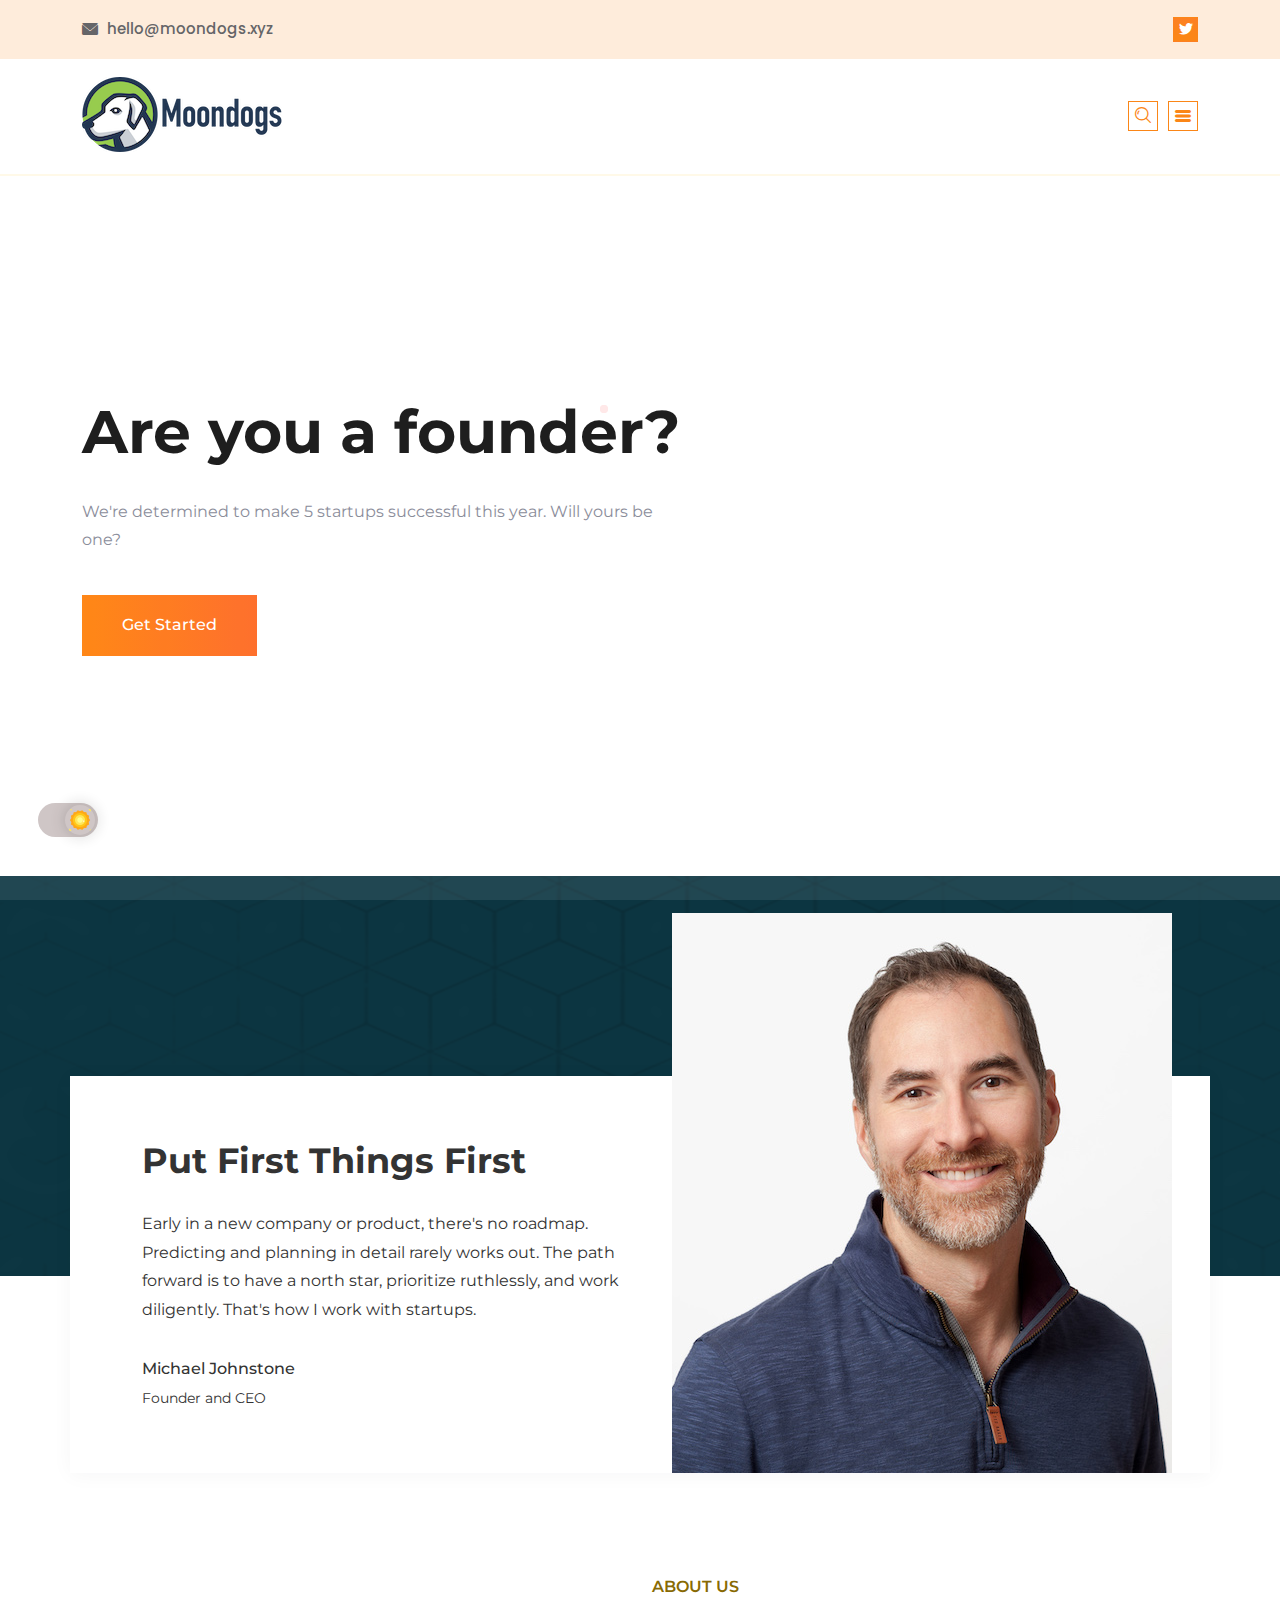
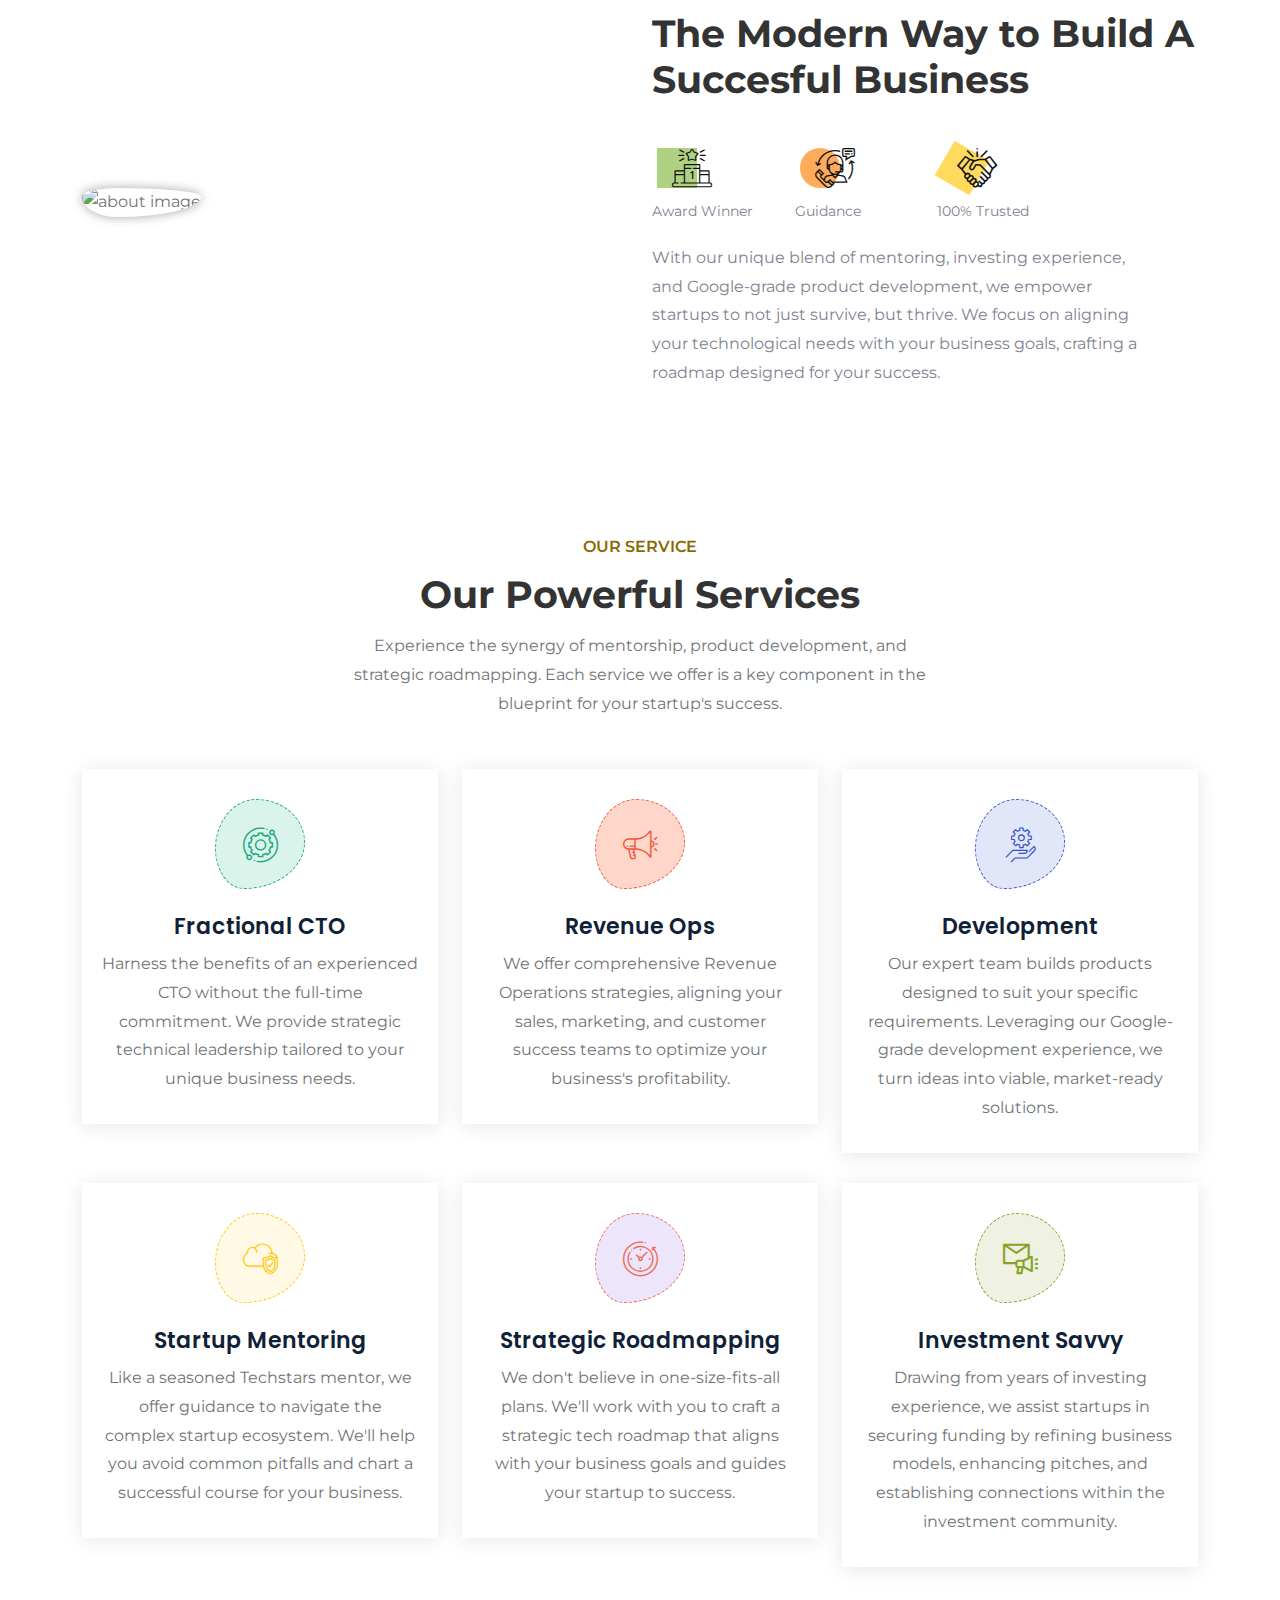
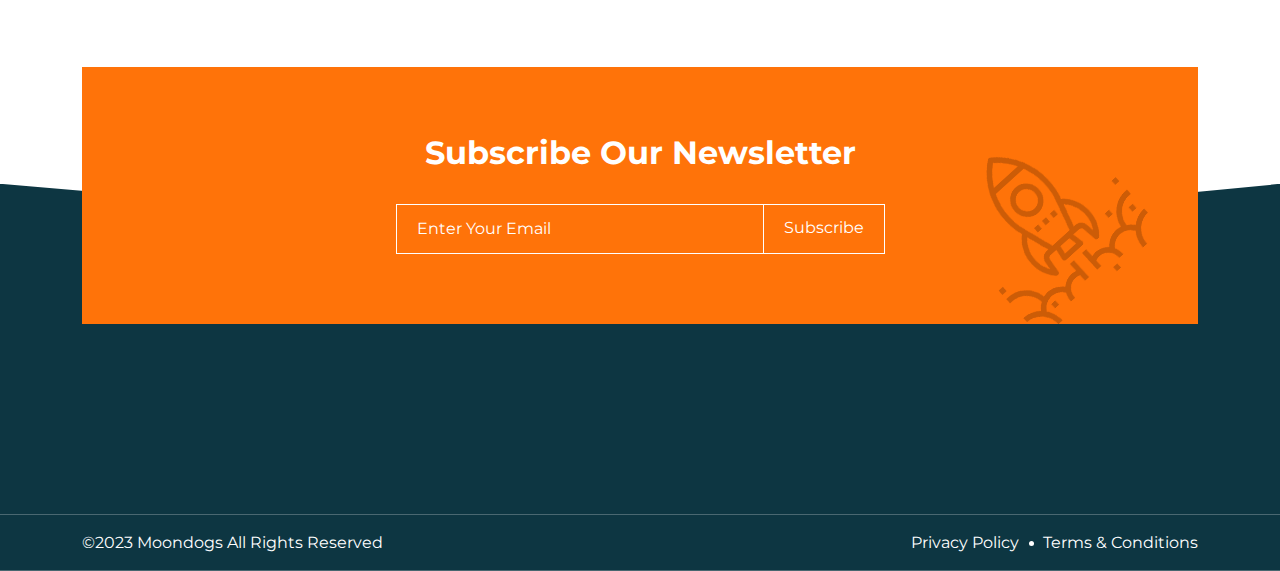
==== index.html @ a0c94163 "Add hubspot form link" ====
<!DOCTYPE html>
<html lang="zxx">
    <head>
        <!-- Google tag (gtag.js) -->
            <script async src="https://www.googletagmanager.com/gtag/js?id=G-880P4N8Y2Q"></script>
            <script>
            window.dataLayer = window.dataLayer || [];
            function gtag(){dataLayer.push(arguments);}
            gtag('js', new Date());

            gtag('config', 'G-880P4N8Y2Q');
            </script>
        <!-- End Google tag (gtag.js) -->

        <meta charset="UTF-8">
        <meta name="viewport" content="width=device-width, initial-scale=1.0">
        <!-- Bootstrap CSS -->
        <link rel="stylesheet" href="assets/css/bootstrap.min.css">
        <!-- Animate CSS -->
        <link rel="stylesheet" href="assets/css/animate.css">
        <!-- Flaticon CSS -->
        <link rel="stylesheet" href="assets/font/flaticon.css">
        <!-- Owl Carousel CSS -->
        <link rel="stylesheet" href="assets/css/owl.carousel.min.css">
        <!--  Owl Carousel Theme CSS -->
        <link rel="stylesheet" href="assets/css/owl.theme.default.min.css">
        <!-- Magnific Popup CSS -->
        <link rel="stylesheet" href="assets/css/magnific-popup.css">
        <!-- Meanmenu CSS -->
        <link rel="stylesheet" href="assets/css/meanmenu.css">
        <!-- Style CSS -->
        <link rel="stylesheet" href="assets/css/style.css">
        <!-- Dark CSS -->
        <link rel="stylesheet" href="assets/css/dark.css">
        <!-- Responsive CSS -->
        <link rel="stylesheet" href="assets/css/responsive.css">

        <!-- Title CSS -->
        <title>Moondogs - Product Studio</title>

        <!-- Favicon Link -->
        <link rel="icon" type="image/png" href="assets/img/favicon.png">   
    </head>

    <body>

        <!-- Pre Loader CSS Start -->
        <div class="loader-content">
            <div class="d-table">
                <div class="d-table-cell">
                    <div class="lds-ripple">
                        <div></div>
                        <div></div>
                    </div>
                </div>
            </div>
        </div>
        <!-- Pre Loader CSS End -->

        <!-- Header Section Start -->
        <header class="header-area">
            <div class="container">
                <div class="row align-items-center">
                    <div class="col-lg-7 col-md-9">
                        <div class="header-left-text">
                            <ul>
                                <li>
                                    <a href="mailto:hello@moondogs.xyz">
                                        <i class="flaticon-envelope"></i>
                                        hello@moondogs.xyz
                                    </a>
                                </li>
                            </ul>
                        </div>
                    </div>
                    <div class="col-lg-5 col-md-3">
                        <div class="header-right text-end">
                            <div class="header-social">
                                <ul>
                                    <li>
                                        <a href="https://twitter.com/daddio"><i class="flaticon-twitter"></i></a>
                                    </li>
                                </ul>
                            </div>
                        </div>
                    </div>
                </div>
            </div>
        </header>
        <!-- Header Section End -->

        <!-- Navbar Area Start -->
        <div class="navbar-area">
            <!-- Menu For Mobile Device -->
            <div class="mobile-nav">
                <a href="index.html" class="logo">
                    <img src="assets/img/moondogs-sm-drk.png" alt="logo">
                </a>
            </div>
        
            <!-- Menu For Desktop Device -->
            <div class="main-nav">
                <div class="container">
                    <nav class="navbar navbar-expand-md navbar-light">
                        <a class="navbar-brand" href="index.html">
                            <img src="assets/img/moondogs-sm.png" class="main-logo" alt="logo">
                            <img src="assets/img/moondogs-sm-drk.png" class="white-logo" alt="logo">
                        </a>
                        <div class="collapse navbar-collapse mean-menu" id="navbarSupportedContent">
                            <ul class="navbar-nav m-auto">
                                
                               
                            </ul>

                            <div class="other-option">
                                <div class="search-bar">
                                    <i class="flaticon-search search-icon"></i>
                                    <div class="search-form">
                                        <form>
                                            <input type="text" placeholder="Search" class="search-input">
                                            <button type="submit">
                                                <i class="flaticon-search search-btn"></i>
                                            </button>
                                        </form> 
                                    </div>                                  
                                </div>

                                <div class="sidebar-toggle">
                                    <button type="button" class="btn btn-demo toggle-button navbar-toggle" data-bs-toggle="modal" data-bs-target="#sidebar-right">
                                        <i class="flaticon-list"></i>
                                    </button>
                                </div>
                            </div>
                        </div>
                    </nav>
                </div>
            </div>
        </div>
        <!-- Navbar Area End -->

        <!-- Modal Start  -->
        <div class="right-modal">
            <div class="modal fade right" id="sidebar-right" tabindex="-1" role="dialog">
                <div class="modal-dialog" role="document">
                    <div class="modal-content">
                        <div class="modal-header">
                            <a href="index.html">
                                <img src="assets/img/logo.png" alt="logo">
                            </a>
                            <button type="button" class="close" data-bs-dismiss="modal" aria-label="Close">
                                <span aria-hidden="true">&times;</span>
                            </button>
                        </div>

                        <div class="modal-body">
                            <div class="container">
                                <div class="row">
                                    <div class="col-lg-12 p-0">
                                        <div class="row">
                                            <div class="col-lg-6">
                                                <div class="modal-link">
                                                   <a href="#">
                                                        <img src="assets/img/modal/secret.jpg" alt="home one">
                                                   </a>
                                                   <h3><a href="#">Stealth</a></h3>
                                                </div>
                                            </div>
                                            
                                            <div class="col-lg-6">
                                                <div class="modal-link">
                                                   <a href="#">
                                                        <img src="assets/img/modal/secret.jpg" alt="home one">
                                                   </a>
                                                   <h3><a href="#">Stealth</a></h3>
                                                </div>
                                            </div>

                                            <div class="col-lg-6">
                                                <div class="modal-link">
                                                   <a href="#">
                                                        <img src="assets/img/modal/secret.jpg" alt="home one">
                                                   </a>
                                                   <h3><a href="#">TBD</a></h3>
                                                </div>
                                            </div>

                                            <div class="col-lg-6">
                                                <div class="modal-link">
                                                   <a href="#">
                                                        <img src="assets/img/modal/secret.jpg" alt="home one">
                                                   </a>
                                                   <h3><a href="#">TBD</a></h3>
                                                </div>
                                            </div>
                                            <div class="col-lg-6">
                                                <div class="modal-link">
                                                   <a href="#">
                                                        <img src="assets/img/modal/secret.jpg" alt="home one">
                                                   </a>
                                                   <h3><a href="#">TBD</a></h3>
                                                </div>
                                            </div>
                                        </div>
                                    </div>
                                </div>
                            </div>
                        </div>
                    </div>
                </div>
            </div>
        </div>
        <!-- Modal End -->

        <!-- Banner Section Start -->
        <div class="main-banner">
            <div class="d-table">
                <div class="d-table-cell">
                    <div class="container">
                        <div class="row align-items-center">
                            <div class="col-lg-7 col-md-12">
                                <div class="banner-text">
                                    <h1>Are you a founder?</h1>
                                    <p>We're determined to make 5 startups successful this year. Will yours be one?</p>
        
                                    <div class="theme-button">
                                        <a href="https://share.hsforms.com/1r-iD55LGT02Uho_riNvZBQeakux" class="default-btn">Get Started</a>
                                    </div>
                                </div>
                            </div>

                            <div class="col-lg-5 col-md-12">
                                <div class="banner-image">
                                    
                                </div>
                            </div>
                        </div>
                    </div>
                </div>
            </div>

            <div id="particles-js"></div>
        </div>
        <!-- Banner Section End -->

        
        <!-- Video Section Start -->
        <div class="video-section pt-100">
            <div class="container">
                <div class="row">
                    <div class="col-lg-7">
                        <div class="video-text">
                            
                        </div>
                    </div>
                </div>
            </div>
        </div>
        <!-- Video Section End -->

        <!-- Theory Section Start -->
        <div class="theory-section">
            <div class="container">
                <div class="row theory-area">
                    <div class="col-lg-7">
                        <div class="theory-text">
                            <h2>Put First Things First</h2>
                            <p>Early in a new company or product, there's no roadmap. Predicting and planning in detail rarely works out. The path forward is to have a north star, prioritize ruthlessly, and work diligently. That's how I work with startups. </p>

                            <div class="signature-box">
                                <p>Michael Johnstone</p>
                                <span>Founder and CEO</span>
                            </div>
                        </div>
                    </div>
                    <div class="theory-img">
                        <img src="assets/img/MichaelJohnstone-sm.jpg" alt="Michael Johnstone">
                    </div>
                </div>
            </div>
        </div>
        <!-- Theory Section End -->

        <!-- About Section Start -->
        <section class="about-section pb-100"> 
            <div class="container">
                <div class="row align-items-center">
                    <div class="col-lg-5">
                        <div class="about-image">
                            <img src="assets/img/about/professional-services.jpg" alt="about image">
                        </div>
                    </div>
                    
                    <div class="col-lg-6 offset-lg-1">
                        <div class="about-text">
                            <div class="section-title">
                                <span>About Us</span>
                                <h2>The Modern Way to Build A Succesful Business</h2>
                            </div>

                            <div class="row">
                                <div class="col-md-3 col-sm-4">
                                    <div class="about-us">
                                        <i class="flaticon-podium icon-one"></i>
                                        <p>Award Winner</p>
                                    </div>
                                </div>
                                <div class="col-md-3 col-sm-4">
                                    <div class="about-us">
                                        <i class="flaticon-customer-service icon-two"></i>
                                        <p>Guidance</p>
                                    </div>
                                </div>
                                <div class="col-md-3 col-sm-4">
                                    <div class="about-us">
                                        <i class="flaticon-handshake icon-three"></i>
                                        <p>100% Trusted</p>
                                    </div>
                                </div>
                            </div>

                            <p>With our unique blend of mentoring, investing experience, and Google-grade product development, we empower startups to not just survive, but thrive. We focus on aligning your technological needs with your business goals, crafting a roadmap designed for your success.</p>

                            <div class="theme-button">
                               
                            </div>
                        </div>
                    </div>
                </div>
            </div>
        </section>
        <!-- About Section End -->

        <!-- Feature Section Start -->
        <section class="features-section pb-70">
            <div class="container">
                <div class="section-title text-center">
                    <span>Our Service</span>
                    <h2>Our Powerful Services</h2>
                    <p>Experience the synergy of mentorship, product development, and strategic roadmapping. Each service we offer is a key component in the blueprint for your startup's success.</p>
                </div>

                <div class="row">
                    <div class="col-lg-4 col-sm-6">
                        <div class="features-card feature-one">
                            <i class="flaticon-technical-support"></i>
                            <h3>Fractional CTO</h3>
                            <p>Harness the benefits of an experienced CTO without the full-time commitment. We provide strategic technical leadership tailored to your unique business needs.</p>
                        </div>
                    </div>

                    <div class="col-lg-4 col-sm-6">
                        <div class="features-card feature-two">
                            <i class="flaticon-megaphone"></i>
                            <h3>Revenue Ops</h3>
                            <p>We offer comprehensive Revenue Operations strategies, aligning your sales, marketing, and customer success teams to optimize your business's profitability.</p>
                        </div>
                    </div>

                    <div class="col-lg-4 col-sm-6">
                        <div class="features-card feature-three">
                            <i class="flaticon-settings"></i>
                            <h3>Development</h3>
                            <p>Our expert team builds products designed to suit your specific requirements. Leveraging our Google-grade development experience, we turn ideas into viable, market-ready solutions.</p>
                        </div>
                    </div>

                    <div class="col-lg-4 col-sm-6">
                        <div class="features-card feature-four">
                            <i class="flaticon-shield"></i>
                            <h3>Startup Mentoring</h3>
                            <p>Like a seasoned Techstars mentor, we offer guidance to navigate the complex startup ecosystem. We'll help you avoid common pitfalls and chart a successful course for your business.</p>
                        </div>
                    </div>

                    <div class="col-lg-4 col-sm-6">
                        <div class="features-card feature-five">
                            <i class="flaticon-back-in-time"></i>
                            <h3>Strategic Roadmapping</h3>
                            <p>We don't believe in one-size-fits-all plans. We'll work with you to craft a strategic tech roadmap that aligns with your business goals and guides your startup to success.</p>
                        </div>
                    </div>

                    <div class="col-lg-4 col-sm-6">
                        <div class="features-card feature-six">
                            <i class="flaticon-newsletter"></i>
                            <h3>Investment Savvy</h3>
                            <p>Drawing from years of investing experience, we assist startups in securing funding by refining business models, enhancing pitches, and establishing connections within the investment community.</p>
                        </div>
                    </div>
                </div>
            </div>
        </section>
        <!-- Feature Section End -->


        <!-- Newsletter Section Start -->
        <div class="newsletter-section">
            <div class="container">
                <div class="newsletter-area">
                    <h2>Subscribe Our Newsletter</h2>
                    <div class="col-lg-6 offset-lg-3 p-0">
                        <form class="newsletter-form" data-bs-toggle="validator">
                            <input type="email" class="form-control" placeholder="Enter Your Email" name="EMAIL" required autocomplete="off">
    
                            <button class="default-btn electronics-btn" type="submit">
                                Subscribe
                            </button>
    
                            <div id="validator-newsletter" class="form-result"></div>
                        </form>
                    </div>
                    <img src="assets/img/shapes/2.png" class="subscribe-shape" alt="shape">
                </div>
            </div>
        </div>
        <!-- Newsletter Section End -->

        <!-- Footer Section Start -->
        <footer class="footer-area">
            <div class="container">
                <div class="row">
                    <div class="col-md-3 col-sm-6">
                        <div class="footer-widget">
                        </div>
                    </div>

                    <div class="col-md-3 col-sm-6">
                        <div class="footer-widget pl-75">
                        </div>
                    </div>

                    <div class="col-md-3 col-sm-6">
                        <div class="footer-widget pl-75">
                        </div>
                    </div>

                    <div class="col-md-3 col-sm-6">
                        <div class="footer-widget pl-75">
                        </div>
                    </div>
                </div>
            </div>
            <div class="copyright-area">
                <div class="container">
                    <div class="row align-items-center">
                        <div class="col-md-6 lh-1 text-left">
                            <p>&copy;2023 Moondogs All Rights Reserved</p>
                        </div>
                        <div class="col-md-6 lh-1 text-end">
                            <ul>
                                <li><a href="privacy.html">Privacy Policy</a></li>
                                <li><a href="#">Terms & Conditions</a></li>
                            </ul>
                        </div>
                    </div>
                </div>
            </div>
        </footer>
        <!-- Footer Section End -->

        <!-- Jquery JS -->
        <script src="assets/js/jquery.min.js"></script>
        <!-- Bootstrap JS -->
        <script src="assets/js/bootstrap.bundle.min.js"></script>
        <!-- Subscribe From JS -->
        <script src="assets/js/jquery.ajaxchimp.min.js"></script>
		<!-- Form Validator JS -->
        <script src="assets/js/form-validator.min.js"></script>
        <!-- Contact JS -->
        <script src="assets/js/contact-form-script.js"></script>
        <!-- Owl Carousel Slider JS -->
        <script src="assets/js/owl.carousel.min.js"></script>
        <!-- Magnific Popup JS -->
        <script src="assets/js/jquery.magnific-popup.min.js"></script>
        <!-- Mixit Up JS -->
        <script src="assets/js/jquery.mixitup.min.js"></script>
        <!-- Meanmenu JS -->
        <script src="assets/js/meanmenu.js"></script>
        <!-- Custom JS -->
        <script src="assets/js/custom.js"></script>
    </body>
</html>
---- assets/font/flaticon.css ----
/*
  	Flaticon icon font: Flaticon
  	Creation date: 05/04/2021 08:34
  	*/

@font-face {
  font-family: "Flaticon";
  src: url("./Flaticon.eot");
  src: url("./Flaticon.eot?#iefix") format("embedded-opentype"),
       url("./Flaticon.woff2") format("woff2"),
       url("./Flaticon.woff") format("woff"),
       url("./Flaticon.ttf") format("truetype"),
       url("./Flaticon.svg#Flaticon") format("svg");
  font-weight: normal;
  font-style: normal;
}

@media screen and (-webkit-min-device-pixel-ratio:0) {
  @font-face {
    font-family: "Flaticon";
    src: url("./Flaticon.svg#Flaticon") format("svg");
  }
}

[class^="flaticon-"]:before, [class*=" flaticon-"]:before,
[class^="flaticon-"]:after, [class*=" flaticon-"]:after {   
  font-family: Flaticon;
font-style: normal;
}

.flaticon-call:before { content: "\f100"; }
.flaticon-envelope:before { content: "\f101"; }
.flaticon-pin:before { content: "\f102"; }
.flaticon-facebook:before { content: "\f103"; }
.flaticon-twitter:before { content: "\f104"; }
.flaticon-linkedin:before { content: "\f105"; }
.flaticon-search:before { content: "\f106"; }
.flaticon-list:before { content: "\f107"; }
.flaticon-play:before { content: "\f108"; }
.flaticon-podium:before { content: "\f109"; }
.flaticon-customer-service:before { content: "\f10a"; }
.flaticon-handshake:before { content: "\f10b"; }
.flaticon-technical-support:before { content: "\f10c"; }
.flaticon-megaphone:before { content: "\f10d"; }
.flaticon-settings:before { content: "\f10e"; }
.flaticon-shield:before { content: "\f10f"; }
.flaticon-back-in-time:before { content: "\f110"; }
.flaticon-newsletter:before { content: "\f111"; }
.flaticon-checked:before { content: "\f112"; }
.flaticon-right-chevron:before { content: "\f113"; }
.flaticon-at:before { content: "\f114"; }
.flaticon-tap:before { content: "\f115"; }
.flaticon-startup:before { content: "\f116"; }
.flaticon-heart:before { content: "\f117"; }
.flaticon-speech-bubble:before { content: "\f118"; }
.flaticon-view:before { content: "\f119"; }
.flaticon-share:before { content: "\f11a"; }
.flaticon-instagram:before { content: "\f11b"; }
.flaticon-block:before { content: "\f11c"; }
---- assets/css/meanmenu.css ----
a.meanmenu-reveal {
	display: none;
}
/* when under viewport size, .mean-container is added to body */
.mean-container .mean-bar {
	float: left;
	width: 100%;
	position: absolute;
	background: transparent;
	padding: 20px 0 0;
	z-index: 999;
	border-bottom: 1px solid rgba(0, 0, 0, 0.03);
	height: 55px;
}
.mean-container a.meanmenu-reveal {
	width: 35px;
	height: 30px;
	padding: 12px 15px 0 0;
	position: absolute;
	right: 0;
	cursor: pointer;
	color: #ffffff;
	text-decoration: none;
	font-size: 16px;
	text-indent: -9999em;
	line-height: 22px;
	font-size: 1px;
	display: block;
	font-weight: 700;
}
.mean-container a.meanmenu-reveal span {
	display: block;
	background: #ffffff;
	height: 4px;
    margin-top: 3px;
    border-radius: 3px;
}
.mean-container .mean-nav {
	float: left;
	width: 100%;
	background: #ffffff;
	margin-top: 55px;
}
.mean-container .mean-nav ul {
	padding: 0;
	margin: 0;
	width: 100%;
	border: none;
	list-style-type: none;
}
.mean-container .mean-nav ul li {
	position: relative;
	float: left;
	width: 100%;
}
.mean-container .mean-nav ul li a {
	display: block;
	float: left;
	width: 90%;
	padding: 1em 5%;
	margin: 0;
	text-align: left;
	color: #677294;
	border-top: 1px solid #DBEEFD;
	text-decoration: none;
}
.mean-container .mean-nav ul li a.active {
	color: #000000;
}
.mean-container .mean-nav ul li li a {
	width: 80%;
	padding: 1em 10%;
	color: #677294;
	border-top: 1px solid #DBEEFD;
	opacity: 1;
	filter: alpha(opacity=75);
	text-shadow: none !important;
	visibility: visible;
	text-transform: none;
	font-size: 14px;
}
.mean-container .mean-nav ul li.mean-last a {
	border-bottom: none;
	margin-bottom: 0;
}
.mean-container .mean-nav ul li li li a {
	width: 70%;
	padding: 1em 15%;
}
.mean-container .mean-nav ul li li li li a {
	width: 60%;
	padding: 1em 20%;
}
.mean-container .mean-nav ul li li li li li a {
	width: 50%;
	padding: 1em 25%;
}
.mean-container .mean-nav ul li a:hover {
	background: #252525;
	background: rgba(255,255,255,0.1);
}
.mean-container .mean-nav ul li a.mean-expand {
	margin-top: 3px;
	width: 100%;
	height: 24px;
	padding: 12px !important;
	text-align: right ;
	position: absolute;
	right: 0;
	top: 0;
	z-index: 2;
	font-weight: 700;
	background: transparent;
	border: none !important;
}
.mean-container .mean-push {
	float: left;
	width: 100%;
	padding: 0;
	margin: 0;
	clear: both;
}
.mean-nav .wrapper {
	width: 100%;
	padding: 0;
	margin: 0;
}
/* Fix for box sizing on Foundation Framework etc. */
.mean-container .mean-bar, .mean-container .mean-bar * {
	-webkit-box-sizing: content-box;
	-moz-box-sizing: content-box;
	box-sizing: content-box;
}
.mean-remove {
	display: none !important;
}
.mobile-nav {
    display: none;
}
.mobile-nav.mean-container .mean-nav ul li a.active {
    color: #FF2D55;
}
.main-nav {
    background: #000;
    position: absolute;
    top: 0;
    left: 0;
    padding-top: 15px;
    padding-bottom: 15px;
    width: 100%;
    z-index: 999;
    height: auto;
}
.mean-nav .dropdown-toggle::after {
	display: none;
}
.navbar-light .navbar-brand, .navbar-light .navbar-brand:hover {
    color: #fff;
    font-weight: bold;
    text-transform: uppercase;
}
.main-nav nav ul {
    padding: 0;
    margin: 0;
    list-style-type: none;
}
.main-nav nav .navbar-nav .nav-item {
    position: relative;
    padding: 15px 0;
}
.main-nav nav .navbar-nav .nav-item a {
    font-weight: 500;
    font-size: 16px;
    text-transform: uppercase;
    color: #ffffff;
    padding-left: 0;
    padding-right: 0;
    padding-top: 0;
    padding-bottom: 0;
    margin-left: 15px;
    margin-right: 15px;
}
.main-nav nav .navbar-nav .nav-item a:hover, 
.main-nav nav .navbar-nav .nav-item a:focus, 
.main-nav nav .navbar-nav .nav-item a.active {
    color: #FF2D55;
}
.main-nav nav .navbar-nav .nav-item:hover a {
    color: #FF2D55;
}
.main-nav nav .navbar-nav .nav-item .dropdown-menu {
    -webkit-box-shadow: 0 0 30px 0 rgba(0, 0, 0, 0.05);
            box-shadow: 0 0 30px 0 rgba(0, 0, 0, 0.05);
    background: #0d1028;
    position: absolute;
    top: 70px;
    left: 0;
    width: 250px;
    z-index: 99;
    display: block;
    padding-top: 20px;
    padding-left: 5px;
    padding-right: 5px;
    padding-bottom: 20px;
    visibility: hidden;
    -webkit-transition: all 0.3s ease-in-out;
    transition: all 0.3s ease-in-out;
}
.main-nav nav .navbar-nav .nav-item .dropdown-menu li {
    position: relative;
    padding: 0;
}
.main-nav nav .navbar-nav .nav-item .dropdown-menu li a {
    font-size: 15px;
    font-weight: 500;
    text-transform: capitalize;
    padding: 9px 15px;
    margin: 0;
    display: block;
    color: #ffffff;
}
.main-nav nav .navbar-nav .nav-item .dropdown-menu li a:hover, 
.main-nav nav .navbar-nav .nav-item .dropdown-menu li a:focus, 
.main-nav nav .navbar-nav .nav-item .dropdown-menu li a.active {
    color: #FF2D55;
}
.main-nav nav .navbar-nav .nav-item .dropdown-menu li .dropdown-menu {
    position: absolute;
    left: -100%;
    top: 70px;
    opacity: 0 !important;
    visibility: hidden !important;
}
.main-nav nav .navbar-nav .nav-item .dropdown-menu li:hover .dropdown-menu {
    visibility: visible !important;
}
.main-nav nav .navbar-nav .nav-item .dropdown-menu li .dropdown-menu li .dropdown-menu {
    position: absolute;
    left: -100%;
    top: 0;
    opacity: 0 !important;
    visibility: hidden !important;
}
.main-nav nav .navbar-nav .nav-item .dropdown-menu li:hover .dropdown-menu li:hover .dropdown-menu {
    opacity: 1 !important;
    visibility: visible !important;
    top: -20px !important;
}
.main-nav nav .navbar-nav .nav-item .dropdown-menu li .dropdown-menu li a {
    color: #ffffff;
    text-transform: capitalize;
}
.main-nav nav .navbar-nav .nav-item .dropdown-menu li .dropdown-menu li a:hover, 
.main-nav nav .navbar-nav .nav-item .dropdown-menu li .dropdown-menu li a:focus, 
.main-nav nav .navbar-nav .nav-item .dropdown-menu li .dropdown-menu li a.active {
    color: #FF2D55;
}
.main-nav nav .navbar-nav .nav-item .dropdown-menu li:hover a {
    color: #FF2D55;
}
.main-nav nav .navbar-nav .nav-item:hover ul {
    opacity: 1;
    visibility: visible;
    top: 100%;
}
.main-nav nav .navbar-nav .nav-item:last-child .dropdown-menu {
    left: auto;
    right: 0;
}
---- assets/css/style.css ----
/*
@File: Everb Template Style

* This file contains the styling for the actual template, this
is the file you need to edit to change the look of the
template.

This files table contents are outlined below>>>>>

*******************************************
*******************************************
** - Default CSS
** - Header Area CSS
** - Navbar Area CSS
** - Banner Section CSS
** - Video Section CSS
** - Theory Section CSS
** - About Section CSS
** - Feature Section CSS
** - Service Section CSS
** - Team Section CSS
** - Testimonial Section CSS
** - Portfolio Section CSS
** - Progress Section CSS
** - Blog Section CSS
** - Contact Section CSS
** - Footer Section CSS
*/
@import url("https://fonts.googleapis.com/css?family=Montserrat:400,500,600,700|Poppins:400,500,600&display=swap");
/* Color Variable */
/* Font Variable */
body {
  color: #717477;
  font-family: "Montserrat", sans-serif;
  line-height: 1.8;
  font-size: 16px;
}

/* Default CSS Start */
img {
  max-width: 100%;
}

a {
  -webkit-transition: .5s;
  transition: .5s;
  text-decoration: none;
}

a:hover {
  text-decoration: none;
}

a:focus {
  text-decoration: none;
}

button {
  outline: 0 !important;
  -webkit-box-shadow: none;
          box-shadow: none;
  border: none;
  background-color: transparent;
}

.form-control:focus {
  -webkit-box-shadow: 0 0 0 0;
          box-shadow: 0 0 0 0;
}

.d-table {
  width: 100%;
  height: 100%;
}

.d-table-cell {
  display: table-cell;
  vertical-align: middle;
}

h1, h2, h3, h4, h5, h6 {
  color: #333333;
}

h3 {
  font-size: 22px;
  font-family: "Poppins", sans-serif;
  color: #0f2137;
}

.pt-100 {
  padding-top: 100px;
}

.pb-70 {
  padding-bottom: 70px;
}

.pb-100 {
  padding-bottom: 100px;
}

.theme-button {
  z-index: 1;
  position: relative;
}

.theme-button .default-btn {
  font-size: 16px;
  font-weight: 500;
  color: #FFFFFF;
  background: -webkit-gradient(linear, left top, right top, from(#ff7c00), to(#fe6219));
  background: linear-gradient(90deg, #ff7c00 0%, #fe6219 100%);
  padding: 16px 40px;
  position: relative;
  display: inline-block;
}

.theme-button .default-btn::before {
  position: absolute;
  content: '';
  border: 1px solid #fb7a00;
  top: 0;
  right: 0;
  width: 100%;
  height: 100%;
  background: #FFFFFF;
  z-index: -1;
  -webkit-transition: .5s;
  transition: .5s;
}

.theme-button .default-btn:hover::before {
  top: -10px;
  right: -10px;
}

.section-title {
  margin: 0 auto 50px;
  max-width: 600px;
}

.section-title span {
  font-size: 16px;
  color: #886a03;
  display: inline-block;
  margin-bottom: 10px;
  font-weight: 600;
  text-transform: uppercase;
}

.section-title h2 {
  font-size: 38px;
  font-weight: 700;
  margin-bottom: 15px;
}

.buy-now-btn {
  right: 20px;
  z-index: 99;
  top: 50%;
  position: fixed;
  -webkit-transform: translateY(-50%);
          transform: translateY(-50%);
  border-radius: 30px;
  display: inline-block;
  color: #FFFFFF;
  background-color: #82b440;
  padding: 10px 20px 10px 42px;
  -webkit-box-shadow: 0 1px 20px 1px #82b440;
          box-shadow: 0 1px 20px 1px #82b440;
  font-size: 13px;
  font-weight: 600;
}

.buy-now-btn img {
  top: 50%;
  left: 20px;
  width: 15px;
  position: absolute;
  -webkit-transform: translateY(-50%);
          transform: translateY(-50%);
}

.buy-now-btn:hover {
  background-color: #fb7a00;
  color: #FFFFFF;
}

/* Default CSS End */
/** -------------- Home Page One CSS Start --------------**/
/* Header CSS Start */
.navbar-area .mean-container a.meanmenu-reveal span {
  position: relative;
  margin-top: -6px;
  top: 8px;
}

.header-area {
  background: #feebd8;
  padding: 15px 0;
}

.header-area .header-left-text ul {
  padding-left: 0;
  margin-bottom: 0;
}

.header-area .header-left-text ul li {
  display: inline-block;
  color: #565659;
  font-size: 15px;
  font-family: "Poppins", sans-serif;
  font-weight: 500;
  margin-right: 20px;
  line-height: 1;
}

.header-area .header-left-text ul li a {
  color: #565659;
}

.header-area .header-left-text ul li a:hover {
  color: #fb7a00;
}

.header-area .header-left-text ul li i {
  margin-right: 5px;
  font-size: 16px;
  top: 1px;
  position: relative;
}

.header-area .header-right .header-social ul {
  padding-left: 0;
  margin-bottom: 0;
}

.header-area .header-right .header-social ul li {
  display: inline-block;
  line-height: 1;
  margin-left: 5px;
}

.header-area .header-right .header-social ul li a i {
  width: 25px;
  height: 25px;
  line-height: 23px;
  background: -webkit-gradient(linear, left bottom, left top, color-stop(25%, #fb7a00), to(#fd740e));
  background: linear-gradient(0deg, #fb7a00 25%, #fd740e 100%);
  color: #FFFFFF;
  font-size: 14px;
  text-align: center;
  display: inline-block;
  -webkit-transition: .5s;
  transition: .5s;
  border: 1px solid transparent;
}

.header-area .header-right .header-social ul li a i:hover {
  background: #FFFFFF;
  color: #fb7a00;
  border: 1px dashed #fb7a00;
}

/* Header CSS End */
/* Navbar CSS Start */
.navbar-area .navbar-brand .white-logo {
  display: none;
}

.navbar-area .main-nav {
  position: inherit;
  background: #FFFFFF;
  border-bottom: 2px solid #fff9e6;
  padding-top: 20px;
  padding-bottom: 20px;
}

.navbar-area .main-nav .navbar {
  padding: 0;
}

.navbar-area .main-nav .navbar .navbar-brand {
  padding: 0;
  top: -2px;
  position: relative;
}

.navbar-area .main-nav .navbar .navbar-nav .nav-item .nav-link {
  color: #4a4a4a;
  font-weight: 500;
  text-transform: capitalize;
  line-height: 1;
  -webkit-transition: 0.5s;
  transition: 0.5s;
}

.navbar-area .main-nav .navbar .navbar-nav .nav-item .nav-link > i {
  font-size: 12px;
}

.navbar-area .main-nav .navbar .navbar-nav .nav-item .nav-link.active {
  color: #fb7a00;
}

.navbar-area .main-nav .navbar .navbar-nav .nav-item .dropdown-menu {
  background: #FFFFFF;
  padding: 10px 0;
  border: 0;
  -webkit-transform: scaleX(0);
          transform: scaleX(0);
  top: 55px !important;
  right: 0;
}

.navbar-area .main-nav .navbar .navbar-nav .nav-item .dropdown-menu .nav-item .nav-link {
  border-bottom: 1px dashed #fb7a00;
  padding: 10px 15px;
  position: relative;
  -webkit-transition: 0.5s;
  transition: 0.5s;
}

.navbar-area .main-nav .navbar .navbar-nav .nav-item .dropdown-menu .nav-item .nav-link > i {
  font-size: 12px;
  float: right;
}

.navbar-area .main-nav .navbar .navbar-nav .nav-item .dropdown-menu .nav-item .nav-link:hover {
  color: #fb7a00;
  padding-left: 25px;
}

.navbar-area .main-nav .navbar .navbar-nav .nav-item .dropdown-menu .nav-item .nav-link:hover::before {
  width: 10px;
}

.navbar-area .main-nav .navbar .navbar-nav .nav-item .dropdown-menu .nav-item .nav-link:hover::after {
  width: 0px;
}

.navbar-area .main-nav .navbar .navbar-nav .nav-item .dropdown-menu .nav-item .nav-link::before {
  position: absolute;
  content: '';
  background: #fb7a00;
  width: 0;
  height: 1px;
  top: 50%;
  left: 0;
  right: 0;
  -webkit-transition: .5s;
  transition: .5s;
}

.navbar-area .main-nav .navbar .navbar-nav .nav-item .dropdown-menu .nav-item .nav-link.active {
  color: #fb7a00;
}

.navbar-area .main-nav .navbar .navbar-nav .nav-item .dropdown-menu .nav-item .nav-link:hover {
  color: #fb7a00;
}

.navbar-area .main-nav .navbar .navbar-nav .nav-item .dropdown-menu .nav-item .dropdown-menu {
  left: -100%;
  top: 0 !important;
  opacity: 0;
  visibility: hidden;
}

.navbar-area .main-nav .navbar .navbar-nav .nav-item .dropdown-menu .nav-item .dropdown-menu .nav-item .nav-link:hover {
  color: #fb7a00;
  padding-left: 25px;
}

.navbar-area .main-nav .navbar .navbar-nav .nav-item .dropdown-menu .nav-item .dropdown-menu .nav-item .nav-link:hover::before {
  width: 10px;
}

.navbar-area .main-nav .navbar .navbar-nav .nav-item .dropdown-menu .nav-item .dropdown-menu .nav-item .nav-link:hover::after {
  width: 0px;
}

.navbar-area .main-nav .navbar .navbar-nav .nav-item .dropdown-menu .nav-item .dropdown-menu .nav-item .nav-link::before {
  position: absolute;
  content: '';
  background: #fb7a00;
  width: 0;
  height: 1px;
  top: 50%;
  left: 0;
  right: 0;
  -webkit-transition: .5s;
  transition: .5s;
}

.navbar-area .main-nav .navbar .navbar-nav .nav-item .dropdown-menu .nav-item .dropdown-menu .nav-item .nav-link.active {
  color: #fb7a00;
}

.navbar-area .main-nav .navbar .navbar-nav .nav-item .dropdown-menu .nav-item:hover .dropdown-menu {
  opacity: 1 !important;
  visibility: visible;
  top: 0px !important;
}

.navbar-area .main-nav .navbar .navbar-nav .nav-item .dropdown-menu:last-child .nav-link {
  border-bottom: 0px;
}

.navbar-area .main-nav .navbar .navbar-nav .nav-item .dropdown-toggle::after {
  display: none;
}

.navbar-area .main-nav .navbar .navbar-nav .nav-item:hover .dropdown-menu {
  -webkit-transform: scaleX(1);
          transform: scaleX(1);
}

.navbar-area .main-nav .navbar .other-option {
  display: -webkit-box;
  display: -ms-flexbox;
  display: flex;
}

.navbar-area .main-nav .navbar .other-option .search-bar {
  position: relative;
}

.navbar-area .main-nav .navbar .other-option .search-bar .search-icon {
  width: 30px;
  height: 30px;
  border: 1px solid #fb7a00;
  text-align: center;
  line-height: 27px;
  color: #fb7a00;
  display: inline-block;
  cursor: pointer;
  -webkit-transition: .5s;
  transition: .5s;
}

.navbar-area .main-nav .navbar .other-option .search-bar .search-icon:hover {
  background: #fb7a00;
  color: #FFFFFF;
  border-radius: 20px;
}

.navbar-area .main-nav .navbar .other-option .search-bar .search-form {
  position: absolute;
  right: 0;
  -webkit-box-shadow: 0 0 15px rgba(0, 0, 0, 0.15);
          box-shadow: 0 0 15px rgba(0, 0, 0, 0.15);
  padding: 15px;
  background: #FFFFFF;
  top: 70px;
  -webkit-animation: fadeInDown 1s;
          animation: fadeInDown 1s;
  display: none;
  z-index: 1;
}

.navbar-area .main-nav .navbar .other-option .search-bar .search-form .search-input {
  height: 50px;
  width: 230px;
  padding-left: 20px;
  border: 1px dashed #fb7a00;
  font-size: 20px;
  background: #FFFFFF;
}

.navbar-area .main-nav .navbar .other-option .search-bar .search-form .search-input:focus {
  border: 1px solid #fb7a00;
  outline: 0;
}

.navbar-area .main-nav .navbar .other-option .search-bar .search-form ::-webkit-input-placeholder {
  color: #717477;
  font-size: 18px;
}

.navbar-area .main-nav .navbar .other-option .search-bar .search-form :-ms-input-placeholder {
  color: #717477;
  font-size: 18px;
}

.navbar-area .main-nav .navbar .other-option .search-bar .search-form ::-ms-input-placeholder {
  color: #717477;
  font-size: 18px;
}

.navbar-area .main-nav .navbar .other-option .search-bar .search-form ::placeholder {
  color: #717477;
  font-size: 18px;
}

.navbar-area .main-nav .navbar .other-option .search-bar .search-form button {
  position: absolute;
  top: 23px;
  right: 25px;
  border: 1px solid #fb7a00;
  border-radius: 17px;
  -webkit-box-shadow: 0 0 10px rgba(0, 0, 0, 0.15);
          box-shadow: 0 0 10px rgba(0, 0, 0, 0.15);
  color: #fb7a00;
  width: 33px;
  height: 33px;
  line-height: 30px;
}

.navbar-area .main-nav .navbar .other-option .sidebar-toggle .navbar-toggle {
  width: 30px;
  height: 30px;
  border: 1px solid #fb7a00;
  text-align: center;
  line-height: 27px;
  color: #fb7a00;
  display: inline-block;
  cursor: pointer;
  -webkit-transition: .5s;
  transition: .5s;
  padding: 0;
  border-radius: 0;
  margin-left: 10px;
}

.navbar-area .main-nav .navbar .other-option .sidebar-toggle .navbar-toggle:hover {
  background: #fb7a00;
  color: #FFFFFF;
}

.navbar-area .main-nav .navbar .other-option .sidebar-toggle .navbar-toggle:focus {
  outline: 0;
  -webkit-box-shadow: 0 0 0 0;
          box-shadow: 0 0 0 0;
}

.navbar-area.sticky-top {
  -webkit-animation: .5s ease-in-out fadeInDown;
          animation: .5s ease-in-out fadeInDown;
  -webkit-box-shadow: 0 0 10px rgba(0, 0, 0, 0.15);
          box-shadow: 0 0 10px rgba(0, 0, 0, 0.15);
}

/* Navbar CSS End */
/* Modal CSS Start */
.modal.fade:not(.in).left .modal-dialog {
  -webkit-transform: translate3d(-25%, 0, 0);
          transform: translate3d(-25%, 0, 0);
}

.modal.fade:not(.in).right .modal-dialog {
  -webkit-transform: translate3d(0%, 0, 0);
          transform: translate3d(0%, 0, 0);
}

.modal.fade:not(.in).bottom .modal-dialog {
  -webkit-transform: translate3d(0, 25%, 0);
          transform: translate3d(0, 25%, 0);
}

.modal.right .modal-dialog {
  position: absolute;
  top: 0;
  right: 0;
  margin: 0;
}

.right-modal .modal {
  z-index: 9999999;
  -webkit-transition: 1s;
  transition: 1s;
}

.right-modal .modal .modal-header img {
  width: 120px;
  padding-top: 5px;
  padding-left: 20px;
}

.right-modal .modal .modal-header button span {
  background: #fff;
  width: 50px;
  height: 50px;
  display: inline-block;
  border-radius: 40px;
  line-height: 50px;
  -webkit-transition: .5s;
  transition: .5s;
  -webkit-box-shadow: 7px 5px 30px rgba(72, 73, 121, 0.15);
          box-shadow: 7px 5px 30px rgba(72, 73, 121, 0.15);
  font-size: 50px;
  color: #fb7a00;
}

.right-modal .modal .modal-header button span:hover {
  border-radius: 0px;
}

.right-modal .modal .modal-body {
  width: 500px;
  padding: 40px;
  background: #FFFFFF;
}

.right-modal .modal .modal-body .modal-link {
  position: relative;
  margin-bottom: 30px;
}

.right-modal .modal .modal-body .modal-link a {
  display: inline-block;
  -webkit-box-shadow: 0 0 10px rgba(0, 0, 0, 0.1);
          box-shadow: 0 0 10px rgba(0, 0, 0, 0.1);
}

.right-modal .modal .modal-body .modal-link h3 a {
  position: absolute;
  bottom: -8px;
  left: 0;
  background: #fff;
  width: 100%;
  height: 50px;
  text-align: center;
  padding-top: 15px;
  color: #3f3f3f;
  display: inline-block;
  font-size: 18px;
}

.right-modal .modal .modal-body .modal-link:hover h3 a {
  background: #fb7a00;
  color: #FFFFFF;
}

.right-modal .modal.fade {
  -webkit-transition: .5s linear;
  transition: .5s linear;
  -webkit-transform: translateX(100%);
          transform: translateX(100%);
}

.right-modal .modal.show {
  -webkit-transform: translateX(0%);
          transform: translateX(0%);
}

.modal.right .modal-content {
  min-height: 100vh;
  border: 0;
}

.modal-body {
  padding: 0;
}

.modal-header .close {
  margin-right: 0;
}

/* Modal CSS End */
/* Banner CSS Start */
.main-banner {
  position: relative;
  height: 700px;
}

.main-banner .banner-text {
  max-width: 600px;
}

.main-banner .banner-text h1 {
  font-size: 60px;
  font-weight: 700;
  font-family: "Montserrat", sans-serif;
  color: #080808;
  margin-bottom: 30px;
}

.main-banner .banner-text p {
  color: #808291;
  margin-bottom: 40px;
}

.main-banner .banner-text .theme-button .default-btn {
  margin-right: 30px;
}

.main-banner .banner-text .theme-button .video-btn {
  color: #333333;
  font-weight: 500;
  top: 5px;
  position: relative;
}

.main-banner .banner-text .theme-button .video-btn:hover {
  color: #fe6417;
}

.main-banner .banner-text .theme-button .video-btn i {
  color: #fe6417;
  border: 1px solid #fe6417;
  width: 60px;
  height: 60px;
  display: inline-block;
  text-align: center;
  line-height: 60px;
  -webkit-transition: .5s;
  transition: .5s;
  margin-right: 10px;
  font-size: 24px;
  position: relative;
}

.main-banner .banner-text .theme-button .video-btn:hover i {
  border-radius: 50px;
  -webkit-box-shadow: 0px 2px 20px 0px rgba(12, 0, 46, 0.15);
          box-shadow: 0px 2px 20px 0px rgba(12, 0, 46, 0.15);
}

/* Banner CSS End */
/* Video CSS Start */
.video-section {
  background: #0d3642;
  position: relative;
  padding-bottom: 300px;
}

.video-section::before {
  position: absolute;
  content: '';
  background-image: url(../img/video-shape.png);
  background-size: cover;
  background-position: center center;
  width: 100%;
  height: 100%;
  top: 0;
  left: 0;
}

.video-section .video-text {
  position: relative;
}

.video-section .video-text i {
  color: #FFFFFF;
  background: #fe6417;
  width: 80px;
  height: 80px;
  text-align: center;
  line-height: 85px;
  display: inline-block;
  font-size: 25px;
  position: relative;
  z-index: 0;
}

.video-section .video-text i::after {
  content: '';
  position: absolute;
  width: 100%;
  height: 100%;
  border: 3px solid rgba(255, 101, 80, 0.5);
  -webkit-animation: pulse 2s ease-out infinite;
          animation: pulse 2s ease-out infinite;
  left: 0;
  top: 0;
}

.video-section .video-text p {
  position: absolute;
  left: 150px;
  top: 0;
  font-size: 30px;
  color: #FFFFFF;
  line-height: 1.4;
}

/* Video CSS End */
/* Theory CSS Start */
.theory-section {
  margin-top: -200px;
}

.theory-section .theory-area {
  position: relative;
  background: #FFFFFF;
  -webkit-box-shadow: 0px 2px 20px 0px rgba(12, 0, 46, 0.04);
          box-shadow: 0px 2px 20px 0px rgba(12, 0, 46, 0.04);
}

.theory-section .theory-area .theory-text {
  padding: 60px;
}

.theory-section .theory-area .theory-text h2 {
  font-size: 35px;
  font-weight: 700;
  text-transform: capitalize;
  margin-bottom: 25px;
  line-height: 1.4;
}

.theory-section .theory-area .theory-text p {
  color: #333333;
  margin-bottom: 30px;
}

.theory-section .theory-area .theory-text .signature-box img {
  margin-bottom: 10px;
}

.theory-section .theory-area .theory-text .signature-box p {
  margin-bottom: 0;
  color: #333333;
  font-weight: 500;
}

.theory-section .theory-area .theory-text .signature-box span {
  font-size: 14px;
  color: #333333;
}

.theory-section .theory-area .theory-img {
  position: absolute;
  right: 0;
  max-width: 550px;
  bottom: 0;
}

/* Theory CSS End */
/* About CSS Start */
.about-section {
  padding-top: 100px;
  background: #FFFFFF;
}

.about-section .about-image img {
  border-radius: 30% 70% 70% 30% / 30% 30% 70% 70%;
  -webkit-box-shadow: 0 0 11px 0 rgba(0, 0, 0, 0.35);
          box-shadow: 0 0 11px 0 rgba(0, 0, 0, 0.35);
  z-index: 1;
  -webkit-animation: wrep 10s infinite linear;
          animation: wrep 10s infinite linear;
  width: 100%;
  max-width: unset;
}

.about-section .about-text .section-title {
  margin: 0 auto 45px 0;
}

.about-section .about-text .about-us {
  margin-bottom: 20px;
}

.about-section .about-text .about-us i {
  font-size: 40px;
  left: 20px;
  position: relative;
  top: 0;
  line-height: 1;
  margin-bottom: 10px;
  display: inline-block;
  color: #111111;
  z-index: 0;
}

.about-section .about-text .about-us i::after {
  position: absolute;
  content: '';
  width: 40px;
  height: 40px;
  top: 0;
  left: -15px;
  z-index: -1;
}

.about-section .about-text .about-us i.icon-one::after {
  background: rgba(132, 186, 63, 0.65);
}

.about-section .about-text .about-us i.icon-two::after {
  background: rgba(255, 124, 0, 0.64);
  border-radius: 50px;
}

.about-section .about-text .about-us i.icon-three::after {
  background: rgba(255, 199, 10, 0.66);
  -webkit-transform: rotate(30deg);
          transform: rotate(30deg);
}

.about-section .about-text .about-us p {
  font-size: 14px;
  color: #808291;
  margin-bottom: 0;
}

.about-section .about-text p {
  color: #808291;
  margin-bottom: 45px;
  max-width: 500px;
}

/* About CSS End */
/* Feature CSS Start */
.features-section .features-card {
  text-align: center;
  -webkit-box-shadow: 0px 2px 20px 0px rgba(12, 0, 46, 0.1);
          box-shadow: 0px 2px 20px 0px rgba(12, 0, 46, 0.1);
  padding: 30px 20px;
  margin-bottom: 30px;
  -webkit-transition: .5s;
  transition: .5s;
  position: relative;
  background: #FFFFFF;
  z-index: 1;
}

.features-section .features-card:hover {
  margin-top: -10px;
  -webkit-box-shadow: 0px 2px 20px 0px rgba(12, 0, 46, 0.04);
          box-shadow: 0px 2px 20px 0px rgba(12, 0, 46, 0.04);
}

.features-section .features-card:hover p, .features-section .features-card:hover h3 {
  color: #FFFFFF;
}

.features-section .features-card i {
  font-size: 35px;
  width: 90px;
  height: 90px;
  display: inline-block;
  text-align: center;
  line-height: 90px;
  border-radius: 46% 54% 68% 32% / 55% 48% 52% 45%;
  margin-bottom: 25px;
  -webkit-animation: icon-animation 5s ease-in-out infinite;
          animation: icon-animation 5s ease-in-out infinite;
  border: 1px dashed;
}

.features-section .features-card h3 {
  font-weight: 600;
  margin-bottom: 10px;
  -webkit-transition: .5s;
  transition: .5s;
}

.features-section .features-card p {
  margin-bottom: 0;
  font-size: 16px;
  -webkit-transition: .5s;
  transition: .5s;
}

.features-section .features-card.feature-one i {
  color: #18a87c;
  background: #daf4ec;
}

.features-section .features-card.feature-one:hover {
  background: #88a32a;
}

.features-section .features-card.feature-two i {
  color: #f0573c;
  background: #ffd7ca;
}

.features-section .features-card.feature-two:hover {
  background: #f0573c;
}

.features-section .features-card.feature-three i {
  color: #3454d1;
  background: #e1e6f8;
}

.features-section .features-card.feature-three:hover {
  background: #3454d1;
}

.features-section .features-card.feature-four i {
  color: #ffc70b;
  background: #fff9e6;
}

.features-section .features-card.feature-four:hover {
  background: #d1ad34;
}

.features-section .features-card.feature-five i {
  color: #f26d56;
  background: #ede5fb;
}

.features-section .features-card.feature-five:hover {
  background: #f26d56;
}

.features-section .features-card.feature-six i {
  color: #88a32a;
  background: #eff2e2;
}

.features-section .features-card.feature-six:hover {
  background: #88a32a;
}

/* Feature CSS End */
/* Service CSS Start */
.service-section {
  position: relative;
}

.service-section .service-img {
  position: absolute;
  background-image: url(../img/service-img.jpg);
  background-position: center center;
  background-size: cover;
  width: 55%;
  height: 100%;
  left: 0;
  top: 0;
}

.service-section .service-text {
  background: #0d3642;
  margin-bottom: 50px;
  margin-top: 50px;
  padding: 100px;
  position: relative;
}

.service-section .service-text h2 {
  margin-bottom: 50px;
  color: #FFFFFF;
  font-size: 35px;
  font-weight: 700;
  line-height: 1.4;
}

.service-section .service-text ul {
  padding-left: 0;
  margin-bottom: 0;
}

.service-section .service-text ul li {
  padding: 15px 15px 15px 90px;
  background: #FFFFFF;
  margin-bottom: 20px;
  position: relative;
  color: #808291;
  font-size: 18px;
  font-weight: 500;
  max-width: 400px;
  list-style: none;
}

.service-section .service-text ul li i {
  background: #fd6318;
  color: #FFFFFF;
  text-align: center;
  position: absolute;
  line-height: 65px;
  font-size: 25px;
  height: 100%;
  width: 60px;
  left: 0;
  top: 0;
}

/* Service CSS End */
/* Team CSS End */
.team-section .section-title {
  max-width: 700px;
}

.team-section .team-card {
  margin-bottom: 80px;
}

.team-section .team-card:hover .team-text {
  background: #fe6219;
}

.team-section .team-card:hover .team-text h3 {
  color: #FFFFFF;
}

.team-section .team-card:hover .team-text p {
  color: #FFFFFF;
}

.team-section .team-card:hover .team-text .team-social {
  opacity: 1;
  -webkit-transform: translateY(-15px);
          transform: translateY(-15px);
}

.team-section .team-card .team-img {
  position: relative;
}

.team-section .team-card .team-img img {
  width: 100%;
}

.team-section .team-card .team-text {
  background: #FFFFFF;
  padding: 25px;
  -webkit-box-shadow: 0 2px 10px rgba(12, 0, 46, 0.15);
          box-shadow: 0 2px 10px rgba(12, 0, 46, 0.15);
  position: absolute;
  text-align: center;
  z-index: 1;
  width: 230px;
  left: 0;
  right: 0;
  margin: auto;
  bottom: -50px;
  -webkit-transition: .5s;
  transition: .5s;
  transition: .5s;
}

.team-section .team-card .team-text .team-social {
  position: absolute;
  left: 0;
  right: 0;
  top: 0;
  opacity: 0;
  -webkit-transition: .5s;
  transition: .5s;
}

.team-section .team-card .team-text .team-social ul {
  padding-left: 0;
  margin-bottom: 0;
}

.team-section .team-card .team-text .team-social ul li {
  display: inline-block;
}

.team-section .team-card .team-text .team-social ul li i {
  background: #FFFFFF;
  color: #333333;
  width: 25px;
  height: 25px;
  display: inline-block;
  line-height: 25px;
  text-align: center;
  -webkit-transition: .5s;
  transition: .5s;
  font-size: 14px;
  border-radius: 30px;
}

.team-section .team-card .team-text .team-social ul li i:hover {
  background: #fb7a00;
  color: #FFFFFF;
}

.team-section .team-card .team-text h3 {
  font-size: 18px;
  font-weight: 700;
  -webkit-transition: .5s;
  transition: .5s;
}

.team-section .team-card .team-text p {
  margin-bottom: 0;
  -webkit-transition: .5s;
  transition: .5s;
}

/* Team CSS End */
/* Testimonial CSS Start */
.testimonial-section {
  background: #0d3642;
}

.testimonial-section .testimonial-slider {
  text-align: center;
  position: relative;
  z-index: 0;
}

.testimonial-section .testimonial-slider::before {
  position: absolute;
  content: '';
  background: #FFFFFF;
  width: 85%;
  height: 85%;
  left: 0;
  z-index: -1;
  margin: auto;
  right: 0;
  bottom: -20px;
  z-index: -1;
  border-radius: 30px;
}

.testimonial-section .testimonial-slider img {
  max-width: 150px;
  width: unset;
  margin: 0 auto 40px;
  right: 0;
  left: 0;
  border: 3px solid #fb7a00;
  border-radius: 150px;
  padding: 5px;
  background: #fff;
  -webkit-box-shadow: 0 0 25px rgba(0, 0, 0, 0.15);
          box-shadow: 0 0 25px rgba(0, 0, 0, 0.15);
}

.testimonial-section .testimonial-slider h3 {
  font-size: 24px;
  font-weight: 500;
  margin-bottom: 0;
}

.testimonial-section .testimonial-slider span {
  color: #fe6219;
  font-size: 16px;
  margin-bottom: 20px;
  display: inline-block;
}

.testimonial-section .testimonial-slider p {
  padding: 0 105px;
}

.testimonial-section .testimonial-slider .owl-prev:hover, .testimonial-section .testimonial-slider .owl-next:hover {
  background: none;
}

.testimonial-section .testimonial-slider .owl-prev span, .testimonial-section .testimonial-slider .owl-next span {
  color: #fe6219;
  font-size: 16px;
  margin-bottom: 20px;
  display: inline-block;
  width: 45px;
  height: 45px;
  border-radius: 50px;
  line-height: 40px;
  font-size: 30px;
  text-align: center;
  border: 1px solid #fe6219 !important;
  -webkit-transition: .5s;
  transition: .5s;
}

.testimonial-section .testimonial-slider .owl-prev span:hover, .testimonial-section .testimonial-slider .owl-next span:hover {
  background: #fb7a00;
  color: #FFFFFF !important;
}

.testimonial-section .testimonial-image {
  background-image: url(../img/testimonial-img.jpg);
  background-position: center center;
  background-size: cover;
  height: 100%;
}

/* Testimonial CSS End */
/* Portfolio CSS Start */
.portfolio-section .portfolio-item {
  cursor: pointer;
  margin-bottom: 30px;
}

.portfolio-section .portfolio-item:hover .portfolio-img .portfolio-text {
  bottom: 0;
}

.portfolio-section .portfolio-item .portfolio-img {
  position: relative;
  overflow: hidden;
}

.portfolio-section .portfolio-item .portfolio-img img {
  width: 100%;
}

.portfolio-section .portfolio-item .portfolio-img::before {
  position: absolute;
  content: '';
  background: #000;
  width: 100%;
  height: 100%;
  top: 0;
  left: 0;
  opacity: .3;
}

.portfolio-section .portfolio-item .portfolio-img .portfolio-text {
  position: absolute;
  bottom: -68px;
  left: 0;
  right: 0;
  margin: auto;
  text-align: center;
  -webkit-transition: .5s;
  transition: .5s;
  background: rgba(0, 0, 0, 0.5);
}

.portfolio-section .portfolio-item .portfolio-img .portfolio-text h3 {
  color: #FFFFFF;
  font-weight: 700;
  padding: 15px 0 15px;
  margin-bottom: 0;
}

.portfolio-section .portfolio-item .portfolio-img .portfolio-text .portfolio-btn {
  font-size: 14px;
  font-weight: 500;
  background: #fb7a00;
  color: #FFFFFF;
  padding: 10px 20px;
  display: inline-block;
  margin-bottom: 20px;
  border: 1px solid transparent;
}

.portfolio-section .portfolio-item .portfolio-img .portfolio-text .portfolio-btn i {
  font-size: 10px;
}

.portfolio-section .portfolio-item .portfolio-img .portfolio-text .portfolio-btn:hover {
  border: 1px solid #FFFFFF;
  background: transparent;
}

/* Portfolio CSS End */
/* Progress CSS Start */
.progress-section {
  position: relative;
}

.progress-section .progress-image {
  background-image: url(../img/progress.jpg);
  background-position: center center;
  background-size: cover;
  position: absolute;
  height: 100%;
  width: 60%;
  left: 0;
  top: 0;
}

.progress-section .progress-text {
  background: #0d3642;
  margin-bottom: 50px;
  margin-top: 50px;
  padding: 80px;
  position: relative;
  z-index: 1;
}

.progress-section .progress-text h2 {
  color: #FFFFFF;
  margin-bottom: 40px;
  font-weight: 700;
  font-size: 35px;
  line-height: 1.4;
}

.progress-section .progress-text p {
  color: #FFFFFF;
  margin-bottom: 80px;
}

.progress-section .progress-text .progress-inner {
  position: relative;
  margin-bottom: 60px;
}

.progress-section .progress-text .progress-inner p {
  position: absolute;
  margin-bottom: 0;
  top: -35px;
  color: #FFFFFF;
}

.progress-section .progress-text .progress-inner span {
  position: absolute;
  top: -35px;
  right: 0;
  color: #FFFFFF;
}

.progress-section .progress-text .progress-inner .progress {
  height: 6px;
  border-radius: 0;
}

.progress-section .progress-text .progress-inner .progress .progress-bar {
  background-color: #fe6219;
  height: 6px;
}

.progress-section .progress-text :last-child {
  margin-bottom: 0;
}

/* Progress CSS End */
/* Blog CSS Start */
.blog-section .blog-card {
  -webkit-box-shadow: 0px 2px 25px 0px rgba(12, 0, 46, 0.1);
          box-shadow: 0px 2px 25px 0px rgba(12, 0, 46, 0.1);
  margin-bottom: 30px;
  background: #FFFFFF;
}

.blog-section .blog-card:hover .blog-img img {
  -webkit-transform: scale(1.1);
          transform: scale(1.1);
}

.blog-section .blog-card:hover .blog-img .blog-date {
  left: 0;
}

.blog-section .blog-card .blog-img {
  position: relative;
  overflow: hidden;
}

.blog-section .blog-card .blog-img img {
  -webkit-transition: .5s;
  transition: .5s;
}

.blog-section .blog-card .blog-img .blog-date {
  position: absolute;
  background: #fe6219;
  width: 55px;
  text-align: center;
  top: 0;
  left: 25px;
  padding: 6px;
  -webkit-transition: .5s;
  transition: .5s;
}

.blog-section .blog-card .blog-img .blog-date span {
  color: #FFFFFF;
  display: inline-block;
  line-height: 25px;
}

.blog-section .blog-card .blog-text {
  padding: 25px 25px 65px;
}

.blog-section .blog-card .blog-text h3 {
  font-size: 20px;
  font-weight: 600;
  margin-bottom: 15px;
  -webkit-transition: .5s;
  transition: .5s;
  line-height: 1.4;
}

.blog-section .blog-card .blog-text h3 a {
  color: #111111;
}

.blog-section .blog-card .blog-text .post-info {
  position: relative;
}

.blog-section .blog-card .blog-text .post-info img {
  position: absolute;
}

.blog-section .blog-card .blog-text .post-info a p {
  position: absolute;
  left: 50px;
  top: 8px;
  font-size: 14px;
  color: #808291;
  margin-bottom: 0;
  -webkit-transition: .5s;
  transition: .5s;
}

.blog-section .blog-card .blog-text .post-info .blog-btn {
  position: absolute;
  right: 0;
  top: 9px;
  font-size: 14px;
  color: #808291;
}

.blog-section .blog-card .blog-text .post-info .blog-btn i {
  font-size: 12px;
}

.blog-section .blog-card:hover .blog-text a h3, .blog-section .blog-card:hover .blog-text .post-info a p, .blog-section .blog-card:hover .blog-text .post-info .blog-btn {
  color: #fe6219;
}

/* Blog CSS End */
/* Contact CSS Start */
.contact-section .contact-img {
  position: relative;
  background-image: url(../img/contact.jpg);
  background-position: center center;
  background-size: cover;
}

.contact-section .contact-img img {
  position: absolute;
  max-width: 100%;
  height: 100%;
  display: none;
}

.contact-section .contact-form {
  -webkit-box-shadow: 0px 2px 25px 0px rgba(12, 0, 46, 0.1);
          box-shadow: 0px 2px 25px 0px rgba(12, 0, 46, 0.1);
  padding: 70px;
  background: #FFFFFF;
  position: relative;
}

.contact-section .contact-form .contact-text {
  padding-bottom: 40px;
}

.contact-section .contact-form .contact-text h3 {
  font-weight: 600;
  margin-bottom: 15px;
}

.contact-section .contact-form .contact-text p {
  color: #646464;
  margin-bottom: 0;
}

.contact-section .contact-form .form-group {
  margin-bottom: 15px;
}

.contact-section .contact-form .form-group .form-control {
  height: 50px;
  border: 1px solid #fe6219;
  border-radius: 10px;
}

.contact-section .contact-form .form-group .message-field {
  border: 1px solid #fe6219;
  width: 100%;
  border-radius: 10px;
  padding-left: 10px;
  padding-top: 10px;
}

.contact-section .contact-form .form-group .message-field:focus {
  border: 1px solid #fe6219;
  outline: 0;
}

.contact-section .contact-form .form-group .message-field .list-unstyled {
  margin-top: 0;
}

.contact-section .contact-form .form-group ::-webkit-input-placeholder {
  color: #464646;
}

.contact-section .contact-form .form-group :-ms-input-placeholder {
  color: #464646;
}

.contact-section .contact-form .form-group ::-ms-input-placeholder {
  color: #464646;
}

.contact-section .contact-form .form-group ::placeholder {
  color: #464646;
}

.contact-section .contact-form .form-group .list-unstyled {
  color: red;
  margin-top: 10px;
}

.contact-section .contact-form .default-btn {
  color: #FFFFFF;
  border-radius: 5px;
  padding: 10px 20px;
  margin-top: 10px;
  z-index: 0;
  position: relative;
  -webkit-transition: .5s;
  transition: .5s;
  font-size: 16px;
  border: 1px solid #ff7903;
  margin-bottom: 10px;
}

.contact-section .contact-form .default-btn::before {
  position: absolute;
  content: '';
  background: #ff7903;
  width: 100%;
  height: 100%;
  border-radius: 4px;
  top: 0;
  left: 0;
  -webkit-transform: scale(1);
          transform: scale(1);
  -webkit-transition: .5s;
  transition: .5s;
  z-index: -1;
}

.contact-section .contact-form .default-btn:hover::before {
  -webkit-transform: scale(0);
          transform: scale(0);
}

.contact-section .contact-form .default-btn:hover {
  color: #ff7903;
  border: 1px solid #ff7903;
}

.contact-section .contact-form .contact-shape {
  position: absolute;
  right: 0;
  bottom: 0;
  -webkit-animation: translatey 5s infinite linear;
          animation: translatey 5s infinite linear;
}

/* Contact CSS End */
/* Newsletter CSS Start */
.newsletter-section .newsletter-area {
  background: #ff7309;
  padding: 70px;
  margin-bottom: -140px;
  z-index: 1;
  position: relative;
  text-align: center;
}

.newsletter-section .newsletter-area h2 {
  font-size: 32px;
  font-weight: 700;
  color: #FFFFFF;
  margin-bottom: 35px;
  line-height: 1;
}

.newsletter-section .newsletter-area .newsletter-form {
  position: relative;
}

.newsletter-section .newsletter-area .newsletter-form .form-control {
  border: 1px solid #FFFFFF;
  padding: 20px 0 20px 20px;
  height: 50px;
  background: #ff7309 !important;
  color: #FFFFFF;
  border-radius: 0;
}

.newsletter-section .newsletter-area .newsletter-form ::-webkit-input-placeholder {
  color: #FFFFFF;
}

.newsletter-section .newsletter-area .newsletter-form :-ms-input-placeholder {
  color: #FFFFFF;
}

.newsletter-section .newsletter-area .newsletter-form ::-ms-input-placeholder {
  color: #FFFFFF;
}

.newsletter-section .newsletter-area .newsletter-form ::placeholder {
  color: #FFFFFF;
}

.newsletter-section .newsletter-area .newsletter-form .default-btn {
  position: absolute;
  font-size: 16px;
  color: #FFFFFF;
  height: 50px;
  padding: 0 20px;
  top: 0px;
  right: -1px;
  -webkit-transition: .5s;
  transition: .5s;
  border-left: 1px solid;
  background: #ff7309;
  border: 1px solid;
}

.newsletter-section .newsletter-area .newsletter-form .default-btn:hover {
  color: #FFFFFF;
  background: #000;
}

.newsletter-section .newsletter-area .validation-danger {
  color: #ffffff;
  margin-top: 10px;
}

.newsletter-section .newsletter-area .subscribe-shape {
  position: absolute;
  right: 50px;
  bottom: 0;
  -webkit-animation: translatey 5s infinite linear;
          animation: translatey 5s infinite linear;
}

/* Newsletter CSS End */
/* Footer Section CSS Start */
.footer-area {
  background: #0d3642;
  padding-top: 235px;
  -webkit-clip-path: polygon(53% 15%, 100% 0, 100% 43%, 100% 78%, 100% 100%, 32% 100%, 0 100%, 0% 43%, 0 0);
          clip-path: polygon(53% 15%, 100% 0, 100% 43%, 100% 78%, 100% 100%, 32% 100%, 0 100%, 0% 43%, 0 0);
}

.footer-area .footer-widget .footer-logo img {
  margin-bottom: 25px;
}

.footer-area .footer-widget p {
  color: #FFFFFF;
  margin-bottom: 18px;
}

.footer-area .footer-widget .footer-social a i {
  color: #ff7c00;
  font-size: 16px;
  margin-right: 10px;
  -webkit-transition: .5s;
  transition: .5s;
}

.footer-area .footer-widget .footer-social a i:hover {
  color: #FFFFFF;
}

.footer-area .footer-widget h3 {
  color: #FFFFFF;
  font-size: 20px;
  font-weight: 600;
  margin-bottom: 40px;
  display: inline-block;
  position: relative;
  padding-bottom: 5px;
}

.footer-area .footer-widget h3::before {
  position: absolute;
  content: '';
  background: #626a5b;
  width: 100%;
  height: 2px;
  bottom: -2px;
  left: 0;
}

.footer-area .footer-widget ul {
  padding-left: 0;
  line-height: 1;
  margin-bottom: 0;
}

.footer-area .footer-widget ul li {
  display: block;
  margin-bottom: 20px;
  -webkit-transition: .5s;
  transition: .5s;
  color: #FFFFFF;
}

.footer-area .footer-widget ul li a {
  color: #FFFFFF;
  -webkit-transition: .5s;
  transition: .5s;
}

.footer-area .footer-widget ul li a:hover {
  color: #fb7a00;
  margin-left: 2px;
}

.footer-area .footer-widget ul li a:hover i {
  color: #fb7a00;
}

.footer-area .footer-widget ul li a i {
  font-size: 12px;
  top: -1px;
  position: relative;
}

.footer-area .footer-widget ul li i {
  font-size: 12px;
  -webkit-transition: .5s;
  transition: .5s;
}

.footer-area .footer-widget ul :last-child {
  margin-bottom: 0;
}

.footer-area .pl-75 {
  padding-left: 75px;
}

.footer-area .copyright-area {
  border-top: 1px solid #4a6871;
  padding: 20px 0;
  margin-top: 95px;
}

.footer-area .copyright-area p {
  color: #FFFFFF;
  margin-bottom: 0;
  text-align: left;
}

.footer-area .copyright-area p a {
  color: #FFFFFF;
}

.footer-area .copyright-area p a:hover {
  color: #fb7a00;
}

.footer-area .copyright-area .lh-1 {
  line-height: 1;
}

.footer-area .copyright-area ul {
  margin-bottom: 0;
}

.footer-area .copyright-area ul li {
  display: inline-block;
  margin-left: 20px;
  position: relative;
}

.footer-area .copyright-area ul li::before {
  position: absolute;
  content: '';
  background: #FFFFFF;
  width: 5px;
  height: 5px;
  border-radius: 10px;
  right: -15px;
  top: 6px;
}

.footer-area .copyright-area ul li a {
  color: #FFFFFF;
}

.footer-area .copyright-area ul li a:hover {
  color: #fb7a00;
}

.footer-area .copyright-area ul :nth-child(2)::before {
  display: none;
}

/* Footer Section CSS End */
/** -------------- Home Page One CSS End --------------**/
/** -------------- Home Page Two CSS Start --------------**/
/* Header CSS Start */
.header-style-two {
  background: #071d24;
}

.header-style-two .header-left-text ul li {
  color: #95999a;
}

.header-style-two .header-left-text ul li a {
  color: #95999a;
}

/* Header CSS End */
/* Navbar CSS Start */
.navbar-style-two .main-nav {
  background: #0d3642;
  border-bottom: 2px solid #26453c;
}

.navbar-style-two .main-nav .navbar .navbar-nav .nav-item .nav-link {
  color: #9d9eaa;
}

.navbar-style-two .main-nav .navbar .navbar-nav .nav-item .nav-link:hover {
  color: #fb7a00;
}

.navbar-style-two .main-nav .navbar .navbar-nav .nav-item .dropdown-menu {
  background: #0d3642;
  -webkit-box-shadow: 3px -5px 12px rgba(0, 0, 0, 0.5);
          box-shadow: 3px -5px 12px rgba(0, 0, 0, 0.5);
}

.navbar-style-two .main-nav .navbar .navbar-nav .nav-item .dropdown-menu .nav-item .nav-link {
  color: #9d9eaa;
}

.navbar-style-two .main-nav .navbar .navbar-nav .nav-item .dropdown-menu .nav-item .nav-link:hover {
  color: #fb7a00;
}

/* Navbar CSS End */
/* Banner CSS Start */
.banner-style-two {
  background: #0d3642;
}

.banner-style-two .banner-text h1 {
  color: #FFFFFF;
}

.banner-style-two .banner-text p {
  color: #FFFFFF;
}

.banner-style-two .banner-text .default-btn::before {
  background: transparent;
  border: 1px solid #ff7c00;
}

.banner-style-two .banner-text .video-btn {
  color: #ff7c00 !important;
}

.banner-style-two .banner-text .video-btn:hover {
  color: #FFFFFF !important;
}

.banner-style-two .banner-text .video-btn:hover i {
  background: #FFFFFF;
}

.banner-style-two .banner-image img {
  width: 100%;
}

/* Banner CSS End */
/* About CSS Start */
.about-style-two {
  padding: 50px 0;
  position: relative;
}

.about-style-two .about-image {
  background-image: url(../img/about/4.jpg);
  background-position: center center;
  background-size: cover;
  height: 100%;
  width: 50%;
  position: absolute;
  top: 0;
  left: 0;
}

.about-style-two .about-text {
  background: #0d3642;
  padding: 70px 80px;
  position: relative;
}

.about-style-two .about-text p {
  color: #FFFFFF;
}

.about-style-two .about-text .section-title span {
  color: #886a03;
}

.about-style-two .about-text .section-title h2 {
  color: #FFFFFF;
}

.about-style-two .about-text .about-us i, .about-style-two .about-text .about-us p {
  color: #FFFFFF;
}

/* About CSS End */
/* Video CSS Start */
.video-style-two {
  background-image: url(../img/video-bg.jpg);
  background-position: center center;
  background-size: cover;
  position: relative;
  height: 100%;
  padding-top: 200px;
  padding-bottom: 200px;
  z-index: 0;
}

.video-style-two::before {
  position: absolute;
  content: '';
  background: #464544;
  width: 100%;
  height: 100%;
  top: 0;
  left: 0;
  opacity: .45;
  z-index: -1;
}

.video-style-two .video-text a {
  margin-bottom: 38px;
  display: inline-block;
}

.video-style-two .video-text a i {
  color: #FFFFFF;
  background: #fe6417;
  width: 80px;
  height: 80px;
  text-align: center;
  line-height: 85px;
  display: inline-block;
  font-size: 20px;
  position: relative;
  z-index: 0;
  border-radius: 55% 45% 38% 62% / 52% 57% 43% 48%;
}

.video-style-two .video-text a i::after {
  position: absolute;
  content: '';
  background: rgba(255, 101, 80, 0.5);
  width: 100px;
  height: 100px;
  top: -10px;
  left: -10px;
  z-index: -1;
  border-radius: 55% 45% 38% 62% / 52% 57% 43% 48%;
  -webkit-animation: wrep 5s infinite ease-in-out;
          animation: wrep 5s infinite ease-in-out;
}

.video-style-two .video-text p {
  color: #FFFFFF;
  margin-bottom: 0;
  font-size: 20px;
  font-weight: 500;
  text-transform: capitalize;
  line-height: 1;
}

/* Video CSS End */
/* Service CSS Start */
.service-style-two .service-img {
  width: 50%;
}

.service-style-two .service-text {
  margin-top: 0;
  margin-bottom: 0;
}

/* Service CSS End */
/* Progress CSS Start */
.progress-style-two .progress-image {
  width: 50%;
  right: 0;
  left: inherit;
  background-image: url(../img/testimonial-img.jpg);
}

.progress-style-two .progress-text {
  margin-top: 0;
  margin-bottom: 0;
}

/* Progress CSS End */
/* Price CSS Start */
.pricing-section .pricing-card {
  padding: 45px;
  -webkit-box-shadow: 0 0 10px rgba(0, 0, 0, 0.15);
          box-shadow: 0 0 10px rgba(0, 0, 0, 0.15);
  position: relative;
  margin-bottom: 30px;
  background: #FFFFFF;
}

.pricing-section .pricing-card::before {
  top: 0;
  left: 0;
  z-index: 0;
  width: 100%;
  content: '';
  height: 270px;
  position: absolute;
  background: #fe6714;
  -webkit-clip-path: polygon(0 0, 100% 0, 100% 65%, 0% 100%);
          clip-path: polygon(0 0, 100% 0, 100% 65%, 0% 100%);
}

.pricing-section .pricing-card .price-header {
  position: relative;
  margin-bottom: 100px;
}

.pricing-section .pricing-card .price-header h2 {
  color: #FFFFFF;
  font-size: 32px;
  font-weight: 700;
  margin-bottom: 5px;
  line-height: 1;
}

.pricing-section .pricing-card .price-header h3 {
  color: #FFFFFF;
  font-size: 32px;
  font-weight: 700;
}

.pricing-section .pricing-card .price-header h3 sup {
  font-size: 15px;
  font-weight: 400;
  top: -14px;
  position: relative;
}

.pricing-section .pricing-card .price-header h3 span {
  font-size: 15px;
  font-weight: 400;
}

.pricing-section .pricing-card .price-header i {
  left: 0;
  right: 0;
  top: 115px;
  z-index: 0;
  margin: auto;
  width: 100px;
  height: 100px;
  color: #000;
  font-size: 60px;
  line-height: 90px;
  position: absolute;
  border-radius: 50px;
  display: inline-block;
  background: #FFFFFF;
  border: 5px solid #fe6714;
  -webkit-box-shadow: 0px 10px 20px rgba(0, 0, 0, 0.15);
          box-shadow: 0px 10px 20px rgba(0, 0, 0, 0.15);
}

.pricing-section .pricing-card .pricing-feature {
  padding: 75px 0px 40px;
}

.pricing-section .pricing-card .pricing-feature ul {
  padding-left: 0;
  margin-bottom: 0;
}

.pricing-section .pricing-card .pricing-feature ul li {
  color: #808291;
  font-size: 18px;
  margin-bottom: 5px;
  list-style: none;
}

.pricing-section .pricing-card .pricing-feature ul li i {
  color: #fe832e;
  margin-right: 10px;
}

.pricing-section .pricing-card .pricing-feature ul :last-child {
  margin-bottom: 0;
}

.pricing-section .pricing-card.price-card-two i {
  z-index: 1;
}

.pricing-section .pricing-card.price-card-two::before {
  height: 250px;
  -webkit-clip-path: polygon(0 0, 100% 0, 100% 70%, 0 70%);
          clip-path: polygon(0 0, 100% 0, 100% 70%, 0 70%);
}

.pricing-section .pricing-card.price-card-two::after {
  position: absolute;
  content: '';
  width: 50px;
  top: 150px;
  left: 0;
  right: 0;
  margin: auto;
  border-left: 90px solid transparent;
  border-right: 90px solid transparent;
  border-top: 100px solid #fe6714;
  z-index: 0;
}

.pricing-section .pricing-card.price-card-three::before {
  -webkit-clip-path: polygon(0 0, 100% 0, 100% 100%, 0% 65%);
          clip-path: polygon(0 0, 100% 0, 100% 100%, 0% 65%);
}

/* Price CSS End */
/**-------------- Home Page Two CSS End --------------**/
/**-------------- About Page CSS Start --------------**/
/* About Title CSS Start */
.about-title {
  height: 350px;
  background: #0d3642;
}

.about-title .title-text h2 {
  color: #FFFFFF;
  font-size: 38px;
  font-weight: 700;
  margin-bottom: 10px;
}

.about-title .title-text ul {
  padding-left: 0;
  margin-bottom: 0;
}

.about-title .title-text ul li {
  font-size: 18px;
  color: #FFFFFF;
  display: inline-block;
  position: relative;
  margin: 0 10px;
}

.about-title .title-text ul li::before {
  position: absolute;
  content: '';
  width: 5px;
  height: 5px;
  background: #FFFFFF;
  top: 15px;
  right: -15px;
  border-radius: 10px;
}

.about-title .title-text ul li a {
  color: #FFFFFF;
}

.about-title .title-text ul li a:hover {
  color: #fb7a00;
}

.about-title .title-text ul li i {
  font-size: 14px;
}

.about-title .title-text ul li:last-child::before {
  display: none;
}

/* About Title CSS End */
/* Theory CSS Start */
.theory-style-two {
  margin-top: 75px;
  margin-bottom: -130px;
  z-index: 1;
  position: relative;
}

.theory-style-two .theory-area {
  -webkit-box-shadow: 0px 2px 20px 0px rgba(12, 0, 46, 0.14);
          box-shadow: 0px 2px 20px 0px rgba(12, 0, 46, 0.14);
}

.theory-style-two .theory-area .theory-img {
  bottom: 0;
}

/* Theory CSS End */
/* Video CSS Start */
.video-style-three {
  padding-top: 340px;
}

/* Video CSS End */
/**-------------- About Page CSS End --------------**/
/**-------------- Portfolio Page CSS Start --------------**/
.portfolio-title {
  height: 400px;
  background: #0d3642;
}

.portfolio-title .title-text h2 {
  color: #FFFFFF;
  font-size: 38px;
  font-weight: 700;
  margin-bottom: 10px;
}

.portfolio-title .title-text ul {
  padding-left: 0;
  margin-bottom: 0;
}

.portfolio-title .title-text ul li {
  font-size: 18px;
  color: #FFFFFF;
  display: inline-block;
  position: relative;
  margin: 0 10px;
}

.portfolio-title .title-text ul li::before {
  position: absolute;
  content: '';
  width: 5px;
  height: 5px;
  background: #FFFFFF;
  top: 15px;
  right: -15px;
  border-radius: 10px;
}

.portfolio-title .title-text ul li a {
  color: #FFFFFF;
}

.portfolio-title .title-text ul li a:hover {
  color: #fb7a00;
}

.portfolio-title .title-text ul li i {
  font-size: 14px;
}

.portfolio-title .title-text ul li:last-child::before {
  display: none;
}

/**-------------- Portfolio Page CSS End --------------**/
/**-------------- Blog Page CSS Start --------------**/
.blog-title {
  height: 400px;
  background: #0d3642;
}

.blog-title .title-text h2 {
  color: #FFFFFF;
  font-size: 38px;
  font-weight: 700;
  margin-bottom: 10px;
}

.blog-title .title-text ul {
  padding-left: 0;
  margin-bottom: 0;
}

.blog-title .title-text ul li {
  font-size: 18px;
  color: #FFFFFF;
  display: inline-block;
  position: relative;
  margin: 0 10px;
}

.blog-title .title-text ul li::before {
  position: absolute;
  content: '';
  width: 5px;
  height: 5px;
  background: #FFFFFF;
  top: 15px;
  right: -15px;
  border-radius: 10px;
}

.blog-title .title-text ul li a {
  color: #FFFFFF;
}

.blog-title .title-text ul li a:hover {
  color: #fb7a00;
}

.blog-title .title-text ul li i {
  font-size: 14px;
}

.blog-title .title-text ul li:last-child::before {
  display: none;
}

/**-------------- Blog Page CSS End --------------**/
/**-------------- Blog Details Page CSS Start --------------**/
.blog-details-area .blog-description .article-image {
  margin-bottom: 35px;
  position: relative;
}

.blog-details-area .blog-description .article-image .blog-date {
  position: absolute;
  background: #fe6219;
  width: 55px;
  text-align: center;
  top: 25px;
  left: 25px;
  padding: 6px;
}

.blog-details-area .blog-description .article-image .blog-date span {
  color: #FFFFFF;
  display: inline-block;
  line-height: 25px;
}

.blog-details-area .blog-description .article-info {
  margin-bottom: 25px;
  position: relative;
}

.blog-details-area .blog-description .article-info ul {
  margin: 0;
  padding-left: 0;
}

.blog-details-area .blog-description .article-info ul li {
  font-size: 14px;
  color: #ff7b01;
  display: inline-block;
  margin-right: 5px;
  font-weight: 700;
}

.blog-details-area .blog-description .article-info ul li i {
  margin-right: 5px;
}

.blog-details-area .blog-description .article-title {
  font-size: 32px;
  color: #111111;
  font-weight: 600;
  margin-bottom: 25px;
}

.blog-details-area .blog-description p {
  font-family: "Poppins", sans-serif;
  margin-bottom: 10px;
}

.blog-details-area .blog-description .article-bottom-img {
  margin-bottom: 20px;
  margin-top: 10px;
  width: 100%;
}

.blog-details-area .blog-description .article-meta {
  position: relative;
  padding-top: 15px;
  margin-bottom: 30px;
}

.blog-details-area .blog-description .article-meta::before {
  position: absolute;
  content: '';
  background: #ebebeb;
  width: 50%;
  height: 1px;
  top: 0;
  left: 0;
  right: 0;
  margin: auto;
}

.blog-details-area .blog-description .article-meta ul {
  padding-left: 0;
  margin-bottom: 0;
}

.blog-details-area .blog-description .article-meta ul li {
  display: inline-block;
  font-size: 14px;
  margin-right: 15px;
  color: #808291;
}

.blog-details-area .blog-description .article-meta ul li i {
  margin-right: 5px;
}

.blog-details-area .blog-description .blog-nav {
  display: -webkit-box;
  display: -ms-flexbox;
  display: flex;
  margin-bottom: 40px;
  background: #ddd;
  padding: 20px;
  margin-top: 20px;
  border-radius: 5px;
}

.blog-details-area .blog-description .blog-nav .prev-btn, .blog-details-area .blog-description .blog-nav .next-btn {
  width: 50%;
}

.blog-details-area .blog-description .blog-nav .prev-btn a, .blog-details-area .blog-description .blog-nav .next-btn a {
  color: #3f3f3f;
  border: 1px solid #fb7a00;
  border-radius: 5px;
  padding: 8px 20px;
  font-family: "Poppins", sans-serif;
  display: inline-block;
  background: #FFFFFF;
}

.blog-details-area .blog-description .blog-nav .prev-btn a:hover, .blog-details-area .blog-description .blog-nav .next-btn a:hover {
  background: #fb7a00;
  color: #FFFFFF;
}

.blog-details-area .blog-description .blog-comment {
  -webkit-box-shadow: 0 0 10px rgba(0, 0, 0, 0.15);
          box-shadow: 0 0 10px rgba(0, 0, 0, 0.15);
  padding: 30px;
  margin-bottom: 30px;
  border-radius: 5px;
}

.blog-details-area .blog-description .blog-comment h3 {
  font-size: 22px;
  font-weight: 600;
  color: #333333;
  margin-bottom: 25px;
}

.blog-details-area .blog-description .blog-comment .form-control {
  height: 60px;
  padding-left: 20px;
  border: 1px solid #fe6219;
  width: 100%;
  border-radius: 0;
  background: #fcf6f6;
  margin-bottom: 30px;
  border-radius: 5px;
}

.blog-details-area .blog-description .blog-comment .message-field {
  padding-top: 20px;
  padding-left: 20px;
  border: 1px solid #fe6219;
  width: 100%;
  background: #fcf6f6;
  border-radius: 5px;
}

.blog-details-area .blog-description .blog-comment .message-field:focus {
  outline: 0;
}

.blog-details-area .blog-description .blog-comment ::-webkit-input-placeholder {
  font-size: 14px;
  color: #a07373;
  font-family: "Poppins", sans-serif;
}

.blog-details-area .blog-description .blog-comment :-ms-input-placeholder {
  font-size: 14px;
  color: #a07373;
  font-family: "Poppins", sans-serif;
}

.blog-details-area .blog-description .blog-comment ::-ms-input-placeholder {
  font-size: 14px;
  color: #a07373;
  font-family: "Poppins", sans-serif;
}

.blog-details-area .blog-description .blog-comment ::placeholder {
  font-size: 14px;
  color: #a07373;
  font-family: "Poppins", sans-serif;
}

.blog-details-area .blog-description .blog-comment .default-btn {
  font-size: 16px;
  font-family: "Poppins", sans-serif;
  font-weight: 600;
  background: #ff7c00;
  color: #FFFFFF;
  padding: 15px 40px;
  margin-top: 10px;
  border: 1px solid transparent;
  -webkit-transition: .5s;
  transition: .5s;
}

.blog-details-area .blog-description .blog-comment .default-btn:hover {
  background: #FFFFFF;
  border: 1px dashed #ff7c00;
  color: #ff7c00;
}

.blog-details-area .blog-search {
  -webkit-box-shadow: 0 0 10px rgba(0, 0, 0, 0.15);
          box-shadow: 0 0 10px rgba(0, 0, 0, 0.15);
  padding: 20px;
  margin-bottom: 30px;
}

.blog-details-area .blog-search form {
  position: relative;
}

.blog-details-area .blog-search form input {
  border: 1px solid #fe6a12;
  padding: 10px 20px;
  width: 100%;
}

.blog-details-area .blog-search form input:focus {
  outline: 0;
}

.blog-details-area .blog-search form ::-webkit-input-placeholder {
  font-size: 16px;
  font-family: "Poppins", sans-serif;
  color: #333333;
}

.blog-details-area .blog-search form :-ms-input-placeholder {
  font-size: 16px;
  font-family: "Poppins", sans-serif;
  color: #333333;
}

.blog-details-area .blog-search form ::-ms-input-placeholder {
  font-size: 16px;
  font-family: "Poppins", sans-serif;
  color: #333333;
}

.blog-details-area .blog-search form ::placeholder {
  font-size: 16px;
  font-family: "Poppins", sans-serif;
  color: #333333;
}

.blog-details-area .blog-search form button {
  position: absolute;
  background: #fe6318;
  text-align: center;
  right: 0;
  top: 0;
  width: 50px;
  height: 100%;
  font-size: 18px;
  -webkit-transition: .5S;
  transition: .5S;
}

.blog-details-area .blog-search form button:hover {
  background: #333333;
}

.blog-details-area .blog-search form button i {
  color: #FFFFFF;
}

.blog-details-area .recent-blog {
  padding: 20px;
  -webkit-box-shadow: 0 0 10px rgba(0, 0, 0, 0.15);
          box-shadow: 0 0 10px rgba(0, 0, 0, 0.15);
  margin-bottom: 30px;
}

.blog-details-area .recent-blog h3 {
  font-weight: 600;
  margin-bottom: 20px;
}

.blog-details-area .recent-blog .recent-post {
  position: relative;
  margin-bottom: 20px;
  border-bottom: 1px dashed #dddddd;
  padding-bottom: 20px;
}

.blog-details-area .recent-blog .recent-post img {
  position: absolute;
  top: 0;
  left: 0;
  width: 90px;
  height: 90px;
  border-radius: 5px;
}

.blog-details-area .recent-blog .recent-post h3 {
  margin-bottom: 0;
}

.blog-details-area .recent-blog .recent-post h3 a {
  color: #333333;
  font-size: 14px;
  padding-left: 110px;
  margin-bottom: 10px;
  padding-top: 8px;
  display: inline-block;
  line-height: 18px;
}

.blog-details-area .recent-blog .recent-post h3 a:hover {
  color: #ff7209;
}

.blog-details-area .recent-blog .recent-post ul {
  padding-left: 110px;
  margin-bottom: 0;
}

.blog-details-area .recent-blog .recent-post ul li {
  display: inline-block;
  color: #ff7209;
  font-size: 14px;
  font-family: "Poppins", sans-serif;
  margin-right: 10px;
}

.blog-details-area .recent-blog .recent-post ul li i {
  font-size: 14p;
}

.blog-details-area .recent-blog .recent-post:last-child {
  border-bottom: 0;
  padding-bottom: 0;
  margin-bottom: 0;
}

.blog-details-area .blog-category {
  padding: 20px;
  -webkit-box-shadow: 0 0 10px rgba(0, 0, 0, 0.15);
          box-shadow: 0 0 10px rgba(0, 0, 0, 0.15);
  margin-bottom: 30px;
}

.blog-details-area .blog-category h3 {
  font-weight: 600;
  margin-bottom: 20px;
}

.blog-details-area .blog-category ul {
  padding-left: 0;
  margin-bottom: 0;
}

.blog-details-area .blog-category ul li {
  line-height: 1;
  list-style: none;
}

.blog-details-area .blog-category ul li a {
  padding: 15px 20px;
  display: block;
  border-left: 2px solid #ff7209;
  position: relative;
  border-bottom: 1px dashed #dddddd;
  font-size: 18px;
  font-weight: 600;
  color: #333333;
  margin-bottom: 5px;
}

.blog-details-area .blog-category ul li a i {
  position: absolute;
  top: 12px;
  right: 0px;
  font-size: 25px;
}

.blog-details-area .blog-category ul li a:hover {
  background: #fe6219;
  color: #FFFFFF;
}

.blog-details-area .photo-gallery {
  -webkit-box-shadow: 0 0 10px rgba(0, 0, 0, 0.15);
          box-shadow: 0 0 10px rgba(0, 0, 0, 0.15);
  margin-bottom: 30px;
}

.blog-details-area .photo-gallery h3 {
  font-weight: 600;
  margin-bottom: 20px;
  padding-left: 20px;
  padding-top: 20px;
}

.blog-details-area .photo-gallery a img {
  padding-left: 20px;
  margin-bottom: 20px;
  max-width: 95px;
}

.blog-details-area .tags {
  padding: 20px;
  -webkit-box-shadow: 0 0 10px rgba(0, 0, 0, 0.15);
          box-shadow: 0 0 10px rgba(0, 0, 0, 0.15);
  margin-bottom: 30px;
}

.blog-details-area .tags h3 {
  font-weight: 600;
  margin-bottom: 20px;
}

.blog-details-area .tags a {
  background: #e5e5e5;
  color: #333333;
  padding: 8px 16px;
  margin-bottom: 15px;
  display: inline-block;
  font-family: "Poppins", sans-serif;
  border-radius: 10px;
  border: 1px dashed #333333;
  width: 100px;
  text-align: center;
}

.blog-details-area .tags a:hover {
  background: #fe6219;
  color: #FFFFFF;
}

/**-------------- Blog Details Page CSS End --------------**/
/**-------------- Contact Page CSS Start --------------**/
/* Contact Title Start */
.contact-title {
  background: #0d3642;
  padding-top: 100px;
  padding-bottom: 200px;
}

.contact-title .title-text h2 {
  color: #FFFFFF;
  font-size: 38px;
  font-weight: 700;
  margin-bottom: 10px;
}

.contact-title .title-text ul {
  padding-left: 0;
  margin-bottom: 0;
}

.contact-title .title-text ul li {
  font-size: 18px;
  color: #FFFFFF;
  display: inline-block;
  position: relative;
  margin: 0 10px;
}

.contact-title .title-text ul li::before {
  position: absolute;
  content: '';
  width: 5px;
  height: 5px;
  background: #FFFFFF;
  top: 15px;
  right: -15px;
  border-radius: 10px;
}

.contact-title .title-text ul li a {
  color: #FFFFFF;
}

.contact-title .title-text ul li a:hover {
  color: #fb7a00;
}

.contact-title .title-text ul li i {
  font-size: 14px;
}

.contact-title .title-text ul li:last-child::before {
  display: none;
}

/* Contact Title Start */
/* Contact Section Start */
.contact-area .contact-box {
  margin-top: -100px;
  background: #fff;
  padding: 60px 45px;
  -webkit-box-shadow: 0 0 10px rgba(0, 0, 0, 0.15);
          box-shadow: 0 0 10px rgba(0, 0, 0, 0.15);
}

.contact-area .contact-box .contact-card {
  border: 1px solid #ff7b01;
  position: relative;
  padding: 20px;
}

.contact-area .contact-box .contact-card i {
  width: 50px;
  height: 50px;
  border-radius: 50px;
  border: 1px solid #ff7b01;
  display: inline-block;
  color: #fb7a00;
  text-align: center;
  line-height: 50px;
  font-size: 20px;
  position: absolute;
  top: 37px;
  left: 25px;
}

.contact-area .contact-box .contact-card h3 {
  padding-left: 80px;
  font-weight: 700;
}

.contact-area .contact-box .contact-card ul {
  padding-left: 0;
  margin-bottom: 0;
  padding-left: 80px;
}

.contact-area .contact-box .contact-card ul li {
  color: #4a4a4a;
  font-size: 14px;
  list-style: none;
}

.map {
  line-height: 1;
  height: 500px;
  margin-bottom: -120px;
}

.map iframe {
  width: 100%;
  height: 500px;
  border: 0;
}

/* Contact Section End */
/* Footer Area Start */
.footer-style-three {
  -webkit-clip-path: none;
          clip-path: none;
}

/* Footer Area End */
/**-------------- Contact Page CSS End --------------**/
/**-------------- Service Page CSS Start --------------**/
.service-title {
  height: 400px;
  background: #0d3642;
}

.service-title .title-text h2 {
  color: #FFFFFF;
  font-size: 38px;
  font-weight: 700;
  margin-bottom: 10px;
}

.service-title .title-text ul {
  padding-left: 0;
  margin-bottom: 0;
}

.service-title .title-text ul li {
  font-size: 18px;
  color: #FFFFFF;
  display: inline-block;
  position: relative;
  margin: 0 10px;
}

.service-title .title-text ul li::before {
  position: absolute;
  content: '';
  width: 5px;
  height: 5px;
  background: #FFFFFF;
  top: 15px;
  right: -15px;
  border-radius: 10px;
}

.service-title .title-text ul li a {
  color: #FFFFFF;
}

.service-title .title-text ul li a:hover {
  color: #fb7a00;
}

.service-title .title-text ul li i {
  font-size: 14px;
}

.service-title .title-text ul li:last-child::before {
  display: none;
}

.service-style-three .service-card {
  text-align: center;
  -webkit-box-shadow: 0px 2px 20px 0px rgba(12, 0, 46, 0.1);
          box-shadow: 0px 2px 20px 0px rgba(12, 0, 46, 0.1);
  padding: 30px 20px;
  margin-bottom: 30px;
  -webkit-transition: .5s;
  transition: .5s;
  position: relative;
  border-bottom: 2px solid #717477;
}

.service-style-three .service-card:hover {
  margin-top: -10px;
}

.service-style-three .service-card:hover i {
  -webkit-animation: none;
          animation: none;
  border: 1px dashed #fb7a00;
  color: #fb7a00;
}

.service-style-three .service-card i {
  font-size: 35px;
  width: 90px;
  height: 90px;
  display: inline-block;
  text-align: center;
  line-height: 90px;
  border-radius: 46% 54% 68% 32% / 55% 48% 52% 45%;
  margin-bottom: 25px;
  -webkit-animation: icon-animation 5s ease-in-out infinite;
          animation: icon-animation 5s ease-in-out infinite;
  border: 1px dashed;
  -webkit-transition: .5s;
  transition: .5s;
}

.service-style-three .service-card h3 {
  font-weight: 600;
  margin-bottom: 10px;
}

.service-style-three .service-card p {
  margin-bottom: 0;
  font-size: 16px;
  color: #0f2137;
}

/**-------------- Serice Page CSS End --------------**/
/**-------------- Portfolio Page Two CSS Start --------------**/
.portfolio-style-two .portfolio-menu {
  margin-bottom: 50px;
}

.portfolio-style-two .portfolio-menu ul li {
  cursor: pointer;
  padding: 10px 20px;
  list-style-type: none;
  display: inline-block;
  border: 1px solid #fb7a00;
  -webkit-transition: .5s;
  transition: .5s;
}

.portfolio-style-two .portfolio-menu ul li:hover {
  background: #fb7a00;
  color: #FFFFFF;
}

.portfolio-style-two .portfolio-menu ul .mixitup-control-active {
  color: #FFFFFF;
  background: #fb7a00;
}

/**-------------- Portfolio Page Two CSS End --------------**/
/**-------------- Pricing Page CSS Start --------------**/
.pricing-title {
  height: 400px;
  background: #0d3642;
}

.pricing-title .title-text h2 {
  color: #FFFFFF;
  font-size: 38px;
  font-weight: 700;
  margin-bottom: 10px;
}

.pricing-title .title-text ul {
  padding-left: 0;
  margin-bottom: 0;
}

.pricing-title .title-text ul li {
  font-size: 18px;
  color: #FFFFFF;
  display: inline-block;
  position: relative;
  margin: 0 10px;
}

.pricing-title .title-text ul li::before {
  position: absolute;
  content: '';
  width: 5px;
  height: 5px;
  background: #FFFFFF;
  top: 15px;
  right: -15px;
  border-radius: 10px;
}

.pricing-title .title-text ul li a {
  color: #FFFFFF;
}

.pricing-title .title-text ul li a:hover {
  color: #fb7a00;
}

.pricing-title .title-text ul li i {
  font-size: 14px;
}

.pricing-title .title-text ul li:last-child::before {
  display: none;
}

/**-------------- Pricing Page CSS End --------------**/
/**-------------- 404 Page CSS Start --------------**/
.error-title {
  height: 400px;
  background: #0d3642;
}

.error-title .title-text h2 {
  color: #FFFFFF;
  font-size: 38px;
  font-weight: 700;
  margin-bottom: 10px;
}

.error-title .title-text ul {
  padding-left: 0;
  margin-bottom: 0;
}

.error-title .title-text ul li {
  font-size: 18px;
  color: #FFFFFF;
  display: inline-block;
  position: relative;
  margin: 0 10px;
}

.error-title .title-text ul li::before {
  position: absolute;
  content: '';
  width: 5px;
  height: 5px;
  background: #FFFFFF;
  top: 15px;
  right: -15px;
  border-radius: 10px;
}

.error-title .title-text ul li a {
  color: #FFFFFF;
}

.error-title .title-text ul li a:hover {
  color: #fb7a00;
}

.error-title .title-text ul li i {
  font-size: 14px;
}

.error-title .title-text ul li:last-child::before {
  display: none;
}

.error-section .error-img {
  margin-bottom: 50px;
}

.error-section .error-img img {
  width: 100%;
}

/**-------------- 404 Page CSS End --------------**/
/**-------------- Team Page CSS Start --------------**/
.team-title {
  height: 400px;
  background: #0d3642;
}

.team-title .title-text h2 {
  color: #FFFFFF;
  font-size: 38px;
  font-weight: 700;
  margin-bottom: 10px;
}

.team-title .title-text ul {
  padding-left: 0;
  margin-bottom: 0;
}

.team-title .title-text ul li {
  font-size: 18px;
  color: #FFFFFF;
  display: inline-block;
  position: relative;
  margin: 0 10px;
}

.team-title .title-text ul li::before {
  position: absolute;
  content: '';
  width: 5px;
  height: 5px;
  background: #FFFFFF;
  top: 15px;
  right: -15px;
  border-radius: 10px;
}

.team-title .title-text ul li a {
  color: #FFFFFF;
}

.team-title .title-text ul li a:hover {
  color: #fb7a00;
}

.team-title .title-text ul li i {
  font-size: 14px;
}

.team-title .title-text ul li:last-child::before {
  display: none;
}

.footer-style-two {
  padding-top: 100px;
  -webkit-clip-path: none;
          clip-path: none;
}

/**-------------- Team Page CSS End --------------**/
/**-------------- Team Page Two CSS Start --------------**/
.team-style-two .team-card {
  margin-bottom: 30px;
}

.team-style-two .team-card .team-img {
  position: relative;
}

.team-style-two .team-card .team-img:hover .team-text {
  background: rgba(0, 0, 0, 0.5);
  -webkit-transform: scale(1);
          transform: scale(1);
}

.team-style-two .team-card .team-img img {
  width: 100%;
}

.team-style-two .team-card .team-text {
  position: absolute;
  width: 100%;
  height: 100%;
  left: 0;
  right: 0;
  margin: auto;
  top: 0;
  bottom: 0;
  background: rgba(0, 0, 0, 0.5);
  color: #FFFFFF;
  -webkit-transform: scale(0);
          transform: scale(0);
}

.team-style-two .team-card .team-text h3 {
  font-size: 25px;
  color: #FFFFFF;
}

.team-style-two .team-card .team-text:hover {
  background: rgba(0, 0, 0, 0.5);
}

/**-------------- Team Page Two CSS End --------------**/
/**-------------- Service Page Details CSS Start --------------**/
.service-style-four .service-details-area .service-details-img {
  margin-bottom: 40px;
}

.service-style-four .service-details-area .service-details-img img {
  width: 100%;
}

.service-style-four .service-details-area h3 {
  position: relative;
  padding-left: 0;
  margin-bottom: 15px;
  font-size: 30px;
}

.service-style-four .service-details-area p {
  margin-bottom: 15px;
}

.service-style-four .service-details-area .mb-35 {
  margin-bottom: 35px;
}

.service-style-four .service-details-area .service-btm-img {
  margin: 10px 0 20px;
}

.service-style-four .blog-search {
  -webkit-box-shadow: 0 0 10px rgba(0, 0, 0, 0.15);
          box-shadow: 0 0 10px rgba(0, 0, 0, 0.15);
  padding: 20px;
  margin-bottom: 30px;
}

.service-style-four .blog-search form {
  position: relative;
}

.service-style-four .blog-search form input {
  border: 1px solid #fe6a12;
  padding: 10px 20px;
  width: 100%;
}

.service-style-four .blog-search form input:focus {
  outline: 0;
}

.service-style-four .blog-search form ::-webkit-input-placeholder {
  font-size: 16px;
  font-family: "Poppins", sans-serif;
  color: #333333;
}

.service-style-four .blog-search form :-ms-input-placeholder {
  font-size: 16px;
  font-family: "Poppins", sans-serif;
  color: #333333;
}

.service-style-four .blog-search form ::-ms-input-placeholder {
  font-size: 16px;
  font-family: "Poppins", sans-serif;
  color: #333333;
}

.service-style-four .blog-search form ::placeholder {
  font-size: 16px;
  font-family: "Poppins", sans-serif;
  color: #333333;
}

.service-style-four .blog-search form button {
  position: absolute;
  background: #fe6318;
  text-align: center;
  right: 0;
  top: 0;
  width: 50px;
  height: 100%;
  font-size: 18px;
  -webkit-transition: .5S;
  transition: .5S;
}

.service-style-four .blog-search form button:hover {
  background: #333333;
}

.service-style-four .blog-search form button i {
  color: #FFFFFF;
}

.service-style-four .service-category {
  padding: 20px;
  -webkit-box-shadow: 0 0 10px rgba(0, 0, 0, 0.15);
          box-shadow: 0 0 10px rgba(0, 0, 0, 0.15);
  margin-bottom: 30px;
}

.service-style-four .service-category h3 {
  font-weight: 600;
  margin-bottom: 20px;
}

.service-style-four .service-category ul {
  padding-left: 0;
  margin-bottom: 0;
}

.service-style-four .service-category ul li {
  line-height: 1;
  list-style: none;
}

.service-style-four .service-category ul li a {
  padding: 15px 20px;
  display: block;
  border-left: 2px solid #ff7209;
  position: relative;
  border-bottom: 1px dashed #dddddd;
  font-size: 18px;
  font-weight: 600;
  color: #333333;
  margin-bottom: 5px;
}

.service-style-four .service-category ul li a i {
  position: absolute;
  top: 12px;
  right: 0px;
  font-size: 25px;
}

.service-style-four .service-category ul li a:hover {
  background: #fe6219;
  color: #FFFFFF;
}

/**-------------- Service Page Details CSS End --------------**/
/**-------------- FAQ Page CSS Start --------------**/
.faq-title {
  height: 400px;
  background: #0d3642;
}

.faq-title .title-text h2 {
  color: #FFFFFF;
  font-size: 38px;
  font-weight: 700;
  margin-bottom: 10px;
}

.faq-title .title-text ul {
  padding-left: 0;
  margin-bottom: 0;
}

.faq-title .title-text ul li {
  font-size: 18px;
  color: #FFFFFF;
  display: inline-block;
  position: relative;
  margin: 0 10px;
}

.faq-title .title-text ul li::before {
  position: absolute;
  content: '';
  width: 5px;
  height: 5px;
  background: #FFFFFF;
  top: 15px;
  right: -15px;
  border-radius: 10px;
}

.faq-title .title-text ul li a {
  color: #FFFFFF;
}

.faq-title .title-text ul li a:hover {
  color: #fb7a00;
}

.faq-title .title-text ul li i {
  font-size: 14px;
}

.faq-title .title-text ul li:last-child::before {
  display: none;
}

.faq-area h2 {
  margin-left: 20px;
  padding-right: 20px;
  padding-bottom: 15px;
  margin-bottom: 50px;
  font-size: 32px;
  font-weight: 600;
  border-bottom: 2px dashed #886a03;
}

.faq-area .topic {
  padding: 20px;
  padding-top: 0px;
  padding-bottom: 0px;
}

.faq-area .topic h3 {
  color: #333333;
}

.faq-area .open {
  cursor: pointer;
  display: inline-block;
  padding: 0px;
  height: 60px;
}

.faq-area .open:hover {
  opacity: 0.7;
}

.faq-area .expanded {
  background-color: #f5f5f5;
  -webkit-transition: all .3s ease-in-out;
  transition: all .3s ease-in-out;
}

.faq-area .question {
  padding-top: 20px;
  padding-right: 40px;
  padding-bottom: 20px;
  font-size: 18px;
  font-weight: 500;
  color: #526ee4;
  padding-left: 40px;
}

.faq-area .answer {
  font-size: 16px;
  line-height: 26px;
  display: none;
  margin-bottom: 30px;
  text-align: justify;
  padding-left: 40px;
  padding-right: 20px;
  padding-bottom: 20px;
}

.faq-area .faq-t {
  -webkit-transform: rotate(-45deg);
          transform: rotate(-45deg);
  display: inline-block;
  position: relative;
  top: -55px;
  left: 5px;
  width: 10px;
  height: 10px;
  background: transparent;
  border-left: 2px solid #ccc;
  border-bottom: 2px solid #ccc;
  -webkit-transition: all .3s ease-in-out;
  transition: all .3s ease-in-out;
}

.faq-area .faq-o {
  top: -50px;
  -webkit-transform: rotate(-224deg);
          transform: rotate(-224deg);
}

/**-------------- FAQ Page CSS End --------------**/
/**-------------- Privacy Page CSS Start --------------**/
.privacy-title {
  height: 400px;
  background: #0d3642;
}

.privacy-title .title-text h2 {
  color: #FFFFFF;
  font-size: 38px;
  font-weight: 700;
  margin-bottom: 10px;
}

.privacy-title .title-text ul {
  padding-left: 0;
  margin-bottom: 0;
}

.privacy-title .title-text ul li {
  font-size: 18px;
  color: #FFFFFF;
  display: inline-block;
  position: relative;
  margin: 0 10px;
}

.privacy-title .title-text ul li::before {
  position: absolute;
  content: '';
  width: 5px;
  height: 5px;
  background: #FFFFFF;
  top: 15px;
  right: -15px;
  border-radius: 10px;
}

.privacy-title .title-text ul li a {
  color: #FFFFFF;
}

.privacy-title .title-text ul li a:hover {
  color: #fb7a00;
}

.privacy-title .title-text ul li i {
  font-size: 14px;
}

.privacy-title .title-text ul li:last-child::before {
  display: none;
}

.privacy-section {
  padding-bottom: 60px;
}

.privacy-section .privacy-text {
  margin-bottom: 15px;
}

.privacy-section .privacy-text h3 {
  font-size: 20px;
  font-family: "Poppins", sans-serif;
  color: #0f2137;
  text-transform: capitalize;
  margin-bottom: 10px;
  display: inline-block;
}

.privacy-section .privacy-text p {
  margin-bottom: 0;
}

.privacy-section ul li {
  margin-top: 10px;
  list-style: circle;
  color: #111111;
}

/**-------------- Privacy Page CSS End --------------**/
/**-------------- Back to Top CSS Start --------------**/
/**-------------- Back to Top Page CSS End --------------**/
/**-------------- Pre Loader CSS Start --------------**/
.loader-content {
  background: #FFFFFF;
  height: 100%;
  width: 100%;
  position: fixed;
  z-index: 99999999;
  left: 0;
  top: 0;
  text-align: center;
}

.lds-ripple {
  display: inline-block;
  position: relative;
  width: 80px;
  height: 80px;
}

.lds-ripple div {
  position: absolute;
  border: 4px solid red;
  opacity: 1;
  border-radius: 50%;
  -webkit-animation: lds-ripple 1s cubic-bezier(0, 0.2, 0.8, 1) infinite;
          animation: lds-ripple 1s cubic-bezier(0, 0.2, 0.8, 1) infinite;
}

.lds-ripple div:nth-child(2) {
  -webkit-animation-delay: -0.5s;
          animation-delay: -0.5s;
}

@-webkit-keyframes lds-ripple {
  0% {
    top: 36px;
    left: 36px;
    width: 0;
    height: 0;
    opacity: 1;
  }
  100% {
    top: 0px;
    left: 0px;
    width: 72px;
    height: 72px;
    opacity: 0;
  }
}

@keyframes lds-ripple {
  0% {
    top: 36px;
    left: 36px;
    width: 0;
    height: 0;
    opacity: 1;
  }
  100% {
    top: 0px;
    left: 0px;
    width: 72px;
    height: 72px;
    opacity: 0;
  }
}

/**-------------- Pre Loader CSS End --------------**/
/* Magnific Popup */
.mfp-fade.mfp-bg {
  opacity: 0;
  -webkit-transition: all 0.15s ease-out;
  transition: all 0.15s ease-out;
}

.mfp-fade.mfp-bg.mfp-ready {
  opacity: 0.8;
}

.mfp-fade.mfp-bg.mfp-removing {
  opacity: 0;
}

.mfp-fade.mfp-wrap .mfp-content {
  opacity: 0;
  -webkit-transition: all 0.15s ease-out;
  transition: all 0.15s ease-out;
}

.mfp-fade.mfp-wrap.mfp-ready .mfp-content {
  opacity: 1;
}

.mfp-fade.mfp-wrap.mfp-removing .mfp-content {
  opacity: 0;
}

/* Animation CSS */
@-webkit-keyframes icon-animation {
  0% {
    border-radius: 46% 54% 68% 32% / 55% 48% 52% 45%;
  }
  50% {
    border-radius: 66% 34% 41% 59% / 51% 34% 66% 49%;
  }
  100% {
    border-radius: 46% 54% 68% 32% / 55% 48% 52% 45%;
  }
}
@keyframes icon-animation {
  0% {
    border-radius: 46% 54% 68% 32% / 55% 48% 52% 45%;
  }
  50% {
    border-radius: 66% 34% 41% 59% / 51% 34% 66% 49%;
  }
  100% {
    border-radius: 46% 54% 68% 32% / 55% 48% 52% 45%;
  }
}

@-webkit-keyframes wrep {
  0% {
    border-radius: 55% 45% 38% 62% / 52% 57% 43% 48%;
  }
  35% {
    border-radius: 67% 33% 39% 61% / 48% 63% 37% 52%;
  }
  70% {
    border-radius: 40% 60% 62% 38% / 32% 41% 59% 68%;
  }
  100% {
    border-radius: 55% 45% 38% 62% / 52% 57% 43% 48%;
  }
}

@keyframes wrep {
  0% {
    border-radius: 55% 45% 38% 62% / 52% 57% 43% 48%;
  }
  35% {
    border-radius: 67% 33% 39% 61% / 48% 63% 37% 52%;
  }
  70% {
    border-radius: 40% 60% 62% 38% / 32% 41% 59% 68%;
  }
  100% {
    border-radius: 55% 45% 38% 62% / 52% 57% 43% 48%;
  }
}

@-webkit-keyframes translatex {
  0% {
    -webkit-transform: translateX(0);
            transform: translateX(0);
  }
  50% {
    -webkit-transform: translateX(20px);
            transform: translateX(20px);
  }
  10% {
    -webkit-transform: translateX(0px);
            transform: translateX(0px);
  }
}

@keyframes translatex {
  0% {
    -webkit-transform: translateX(0);
            transform: translateX(0);
  }
  50% {
    -webkit-transform: translateX(20px);
            transform: translateX(20px);
  }
  10% {
    -webkit-transform: translateX(0px);
            transform: translateX(0px);
  }
}

@-webkit-keyframes translatey {
  0% {
    -webkit-transform: translateY(0);
            transform: translateY(0);
  }
  50% {
    -webkit-transform: translateY(-15px);
            transform: translateY(-15px);
  }
  10% {
    -webkit-transform: translateY(0px);
            transform: translateY(0px);
  }
}

@keyframes translatey {
  0% {
    -webkit-transform: translateY(0);
            transform: translateY(0);
  }
  50% {
    -webkit-transform: translateY(-15px);
            transform: translateY(-15px);
  }
  10% {
    -webkit-transform: translateY(0px);
            transform: translateY(0px);
  }
}

/* play button animation */
@-webkit-keyframes pulse {
  from {
    -webkit-transform: scale(1);
            transform: scale(1);
    -webkit-filter: opacity(0.9);
            filter: opacity(0.9);
  }
  to {
    -webkit-transform: scale(2);
            transform: scale(2);
    -webkit-filter: opacity(0);
            filter: opacity(0);
  }
}
@keyframes pulse {
  from {
    -webkit-transform: scale(1);
            transform: scale(1);
    -webkit-filter: opacity(0.9);
            filter: opacity(0.9);
  }
  to {
    -webkit-transform: scale(2);
            transform: scale(2);
    -webkit-filter: opacity(0);
            filter: opacity(0);
  }
}
/*# sourceMappingURL=style.css.map */
---- assets/css/dark.css ----
/*================================================
Default CSS
=================================================*/
.switch-box {
  position: fixed;
  z-index: 1;
  left: 3%;
  bottom: 63px;
}

.switch-box .switch {
  position: relative;
  display: inline-block;
  width: 60px;
  height: 34px;
}

.switch-box .switch input {
  opacity: 0;
  width: 0;
  height: 0;
}

.switch-box .slider {
  position: absolute;
  cursor: pointer;
  top: 0;
  left: 0;
  right: 0;
  bottom: 0;
  background: #4d4949;
  -webkit-transition: 0.4s;
  transition: 0.4s;
}

.switch-box .slider:before {
  position: absolute;
  content: "";
  height: 30px;
  width: 30px;
  left: 2.5px;
  bottom: 4px;
  top: 0;
  bottom: 0;
  margin: auto 0;
  -webkit-transition: 0.4s;
  transition: 0.4s;
  -webkit-box-shadow: 0 0px 15px #2020203d;
          box-shadow: 0 0px 15px #2020203d;
  background: url(../../assets/img/night.png);
  background-repeat: no-repeat;
  background-position: center;
}

.switch-box input:checked + .slider {
  background-color: #cbc1c1;
}

.switch-box input:focus + .slider {
  background-color: #4d4949;
}

.switch-box input:checked + .slider:before {
  -webkit-transform: translateX(24px);
          transform: translateX(24px);
  background: url(../../assets/img/sunny.png);
  background-repeat: no-repeat;
  background-position: center;
}

.switch-box .slider.round {
  border-radius: 50px;
}

.switch-box .slider.round:before {
  border-radius: 50%;
}

.theme-dark body {
  background-color: #000000;
  color: #f1f1f1;
}

.theme-dark p {
  color: #f1f1f1 !important;
}

.theme-dark p a {
  color: #f1f1f1 !important;
}

.theme-dark p a:hover {
  color: #fb7a00 !important;
}

.theme-dark a {
  color: #ffffff;
}

.theme-dark .h1, .theme-dark .h2, .theme-dark .h3, .theme-dark .h4, .theme-dark .h5, .theme-dark .h6, .theme-dark h1, .theme-dark h2, .theme-dark h3, .theme-dark h4, .theme-dark h5, .theme-dark h6 {
  color: #ffffff !important;
}

.theme-dark .h1 a, .theme-dark .h2 a, .theme-dark .h3 a, .theme-dark .h4 a, .theme-dark .h5 a, .theme-dark .h6 a, .theme-dark h1 a, .theme-dark h2 a, .theme-dark h3 a, .theme-dark h4 a, .theme-dark h5 a, .theme-dark h6 a {
  color: #ffffff !important;
}

.theme-dark .h1 a:hover, .theme-dark .h2 a:hover, .theme-dark .h3 a:hover, .theme-dark .h4 a:hover, .theme-dark .h5 a:hover, .theme-dark .h6 a:hover, .theme-dark h1 a:hover, .theme-dark h2 a:hover, .theme-dark h3 a:hover, .theme-dark h4 a:hover, .theme-dark h5 a:hover, .theme-dark h6 a:hover {
  color: #fb7a00 !important;
}

.theme-dark .header-area {
  background: #0e0e0e;
}

.theme-dark .header-area .header-left-text ul li {
  color: #ffffff;
}

.theme-dark .header-area .header-left-text ul li a {
  color: #ffffff;
}

.theme-dark .navbar-area .navbar-brand .white-logo {
  display: block;
}

.theme-dark .navbar-area .navbar-brand .main-logo {
  display: none;
}

.theme-dark .navbar-area.is-sticky {
  background-color: #000000;
}

.theme-dark .main-nav {
  background-color: #000000;
  border-bottom: 2px solid #0e0e0e;
}

.theme-dark .main-nav .navbar .navbar-nav .nav-item .nav-link {
  color: #ffffff;
}

.theme-dark .main-nav .navbar .navbar-nav .nav-item .dropdown-menu {
  background: #0e0e0e;
}

.theme-dark .main-nav .navbar .navbar-nav .nav-item .dropdown-menu .nav-item .nav-link {
  color: #ffffff;
  border-bottom: 1px dashed #494848;
}

.theme-dark .main-nav .navbar .navbar-nav .nav-item .dropdown-menu .nav-item .dropdown-menu .nav-item .nav-link {
  color: #ffffff;
  border-bottom: 1px dashed #494848;
}

.theme-dark .main-nav .navbar .navbar-nav .nav-item .dropdown-menu .nav-item .dropdown-menu .nav-item .dropdown-menu .nav-item .nav-link {
  color: #ffffff;
  border-bottom: 1px dashed #494848;
}

.theme-dark .main-nav .navbar .navbar-nav .nav-item .dropdown-menu .nav-item .dropdown-menu .nav-item .dropdown-menu .nav-item .dropdown-menu .nav-item .nav-link {
  color: #ffffff;
  border-bottom: 1px dashed #494848;
}

.theme-dark .main-nav .navbar .navbar-nav .nav-item .dropdown-menu .nav-item .dropdown-menu .nav-item .dropdown-menu .nav-item .dropdown-menu .nav-item .dropdown-menu .nav-item .nav-link {
  color: #ffffff;
  border-bottom: 1px dashed #494848;
}

.theme-dark .main-nav .navbar .navbar-nav .nav-item .dropdown-menu .nav-item .dropdown-menu .nav-item .dropdown-menu .nav-item .dropdown-menu .nav-item .dropdown-menu .nav-item .dropdown-menu .nav-item .nav-link {
  color: #ffffff;
  border-bottom: 1px dashed #494848;
}

.theme-dark .main-nav .navbar .others-options ul li .sign-in {
  color: #ffffff;
}

.theme-dark .navbar-style-two .main-nav .navbar .navbar-nav .nav-item .nav-link {
  color: #ffffff;
}

.theme-dark .navbar-style-two .main-nav .navbar .navbar-nav .nav-item .nav-link:hover, .theme-dark .navbar-style-two .main-nav .navbar .navbar-nav .nav-item .nav-link.active, .theme-dark .navbar-style-two .main-nav .navbar .navbar-nav .nav-item .nav-link:focus {
  color: #fb7a00 !important;
}

.theme-dark .modal-header {
  background-color: #000000;
}

.theme-dark .right-modal .modal .modal-body {
  background: #0e0e0e;
}

.theme-dark .right-modal .modal .modal-body .modal-link h3 a {
  background: #000000;
}

.theme-dark .main-banner .banner-text .theme-button .video-btn {
  color: #ffffff;
}

.theme-dark .banner-style-two {
  background: #1c1c1c;
}

.theme-dark .video-section {
  background: #0e0e0e;
}

.theme-dark .theory-section .theory-area {
  background: #2c2c2c;
}

.theme-dark .theory-section .theory-area .theory-text .signature-box span {
  color: #ffffff;
}

.theme-dark .about-section {
  background: #000000;
}

.theme-dark .about-section.about-style-two .about-text {
  background: #0e0e0e;
}

.theme-dark .about-section .about-text .about-us i {
  color: #ffffff;
}

.theme-dark .about-title {
  background: #1c1c1c;
}

.theme-dark .service-title {
  background: #1c1c1c;
}

.theme-dark .portfolio-title {
  background: #1c1c1c;
}

.theme-dark .pricing-title {
  background: #1c1c1c;
}

.theme-dark .error-title {
  background: #1c1c1c;
}

.theme-dark .faq-title {
  background: #1c1c1c;
}

.theme-dark .team-title {
  background: #1c1c1c;
}

.theme-dark .privacy-title {
  background: #1c1c1c;
}

.theme-dark .blog-title {
  background: #1c1c1c;
}

.theme-dark .contact-title {
  background: #1c1c1c;
}

.theme-dark .features-section .features-card {
  background: #0e0e0e;
}

.theme-dark .service-section .service-text {
  background: #0e0e0e;
}

.theme-dark .service-section .service-text ul li {
  color: #ffffff;
  background: #000000;
}

.theme-dark .service-style-three .service-card {
  background-color: #0e0e0e;
}

.theme-dark .blog-search {
  background-color: #0e0e0e;
}

.theme-dark .blog-search form input {
  background-color: #000000;
  color: #ffffff;
}

.theme-dark .blog-search form input::-webkit-input-placeholder {
  color: #ffffff;
}

.theme-dark .blog-search form input:-ms-input-placeholder {
  color: #ffffff;
}

.theme-dark .blog-search form input::-ms-input-placeholder {
  color: #ffffff;
}

.theme-dark .blog-search form input::placeholder {
  color: #ffffff;
}

.theme-dark .service-category {
  background-color: #0e0e0e;
}

.theme-dark .service-category ul li a {
  color: #ffffff;
}

.theme-dark .privacy-section ul li {
  color: #ffffff;
}

.theme-dark .faq-area .expanded {
  background-color: #0e0e0e;
}

.theme-dark .team-section .team-card .team-text {
  background: #0e0e0e;
}

.theme-dark .testimonial-section {
  background: #0e0e0e;
}

.theme-dark .testimonial-section .testimonial-slider::before {
  background: #000000;
}

.theme-dark .progress-section .progress-text {
  background: #0e0e0e;
}

.theme-dark .pricing-section .pricing-card {
  background: #0e0e0e;
}

.theme-dark .pricing-section .pricing-card .pricing-feature ul li {
  color: #ffffff;
}

.theme-dark .pricing-section .pricing-card::before {
  background: #262626;
}

.theme-dark .pricing-section .pricing-card.price-card-two::after {
  border-top: 100px solid #262626;
}

.theme-dark .blog-section .blog-card {
  background: #0e0e0e;
}

.theme-dark .blog-section .blog-card .blog-text .post-info .blog-btn {
  color: #ffffff;
}

.theme-dark .blog-section .blog-card .blog-text .post-info .blog-btn:hover {
  color: #fb7a00;
}

.theme-dark .blog-details-area .recent-blog {
  background-color: #0e0e0e;
}

.theme-dark .blog-details-area .blog-category {
  background-color: #0e0e0e;
}

.theme-dark .blog-details-area .blog-category ul li a {
  color: #ffffff;
}

.theme-dark .blog-details-area .tags {
  background-color: #0e0e0e;
}

.theme-dark .blog-details-area .tags a {
  background-color: #000000;
  color: #ffffff;
}

.theme-dark .blog-details-area .tags a:hover {
  background-color: #fb7a00;
  color: #ffffff;
}

.theme-dark .blog-details-area .blog-description .blog-nav {
  background: #0e0e0e;
}

.theme-dark .blog-details-area .blog-description .blog-nav .prev-btn a, .theme-dark .blog-details-area .blog-description .blog-nav .next-btn a {
  color: #ffffff;
  background: #000000;
}

.theme-dark .blog-details-area .blog-description .blog-nav .prev-btn a:hover, .theme-dark .blog-details-area .blog-description .blog-nav .next-btn a:hover {
  background-color: #fb7a00;
  color: #ffffff;
}

.theme-dark .blog-details-area .blog-description .blog-comment {
  background-color: #0e0e0e;
}

.theme-dark .blog-details-area .blog-description .blog-comment .form-group .form-control {
  background-color: #000000;
  color: #ffffff;
}

.theme-dark .blog-details-area .blog-description .blog-comment .form-group .form-control::-webkit-input-placeholder {
  color: #ffffff;
}

.theme-dark .blog-details-area .blog-description .blog-comment .form-group .form-control:-ms-input-placeholder {
  color: #ffffff;
}

.theme-dark .blog-details-area .blog-description .blog-comment .form-group .form-control::-ms-input-placeholder {
  color: #ffffff;
}

.theme-dark .blog-details-area .blog-description .blog-comment .form-group .form-control::placeholder {
  color: #ffffff;
}

.theme-dark .blog-details-area .blog-description .blog-comment .form-group .message-field {
  background-color: #000000;
  color: #ffffff;
}

.theme-dark .blog-details-area .blog-description .blog-comment .form-group .message-field::-webkit-input-placeholder {
  color: #ffffff;
}

.theme-dark .blog-details-area .blog-description .blog-comment .form-group .message-field:-ms-input-placeholder {
  color: #ffffff;
}

.theme-dark .blog-details-area .blog-description .blog-comment .form-group .message-field::-ms-input-placeholder {
  color: #ffffff;
}

.theme-dark .blog-details-area .blog-description .blog-comment .form-group .message-field::placeholder {
  color: #ffffff;
}

.theme-dark .contact-section .contact-form {
  background: #0e0e0e;
}

.theme-dark .contact-section .contact-form .form-group .form-control {
  background-color: #000000;
  color: #ffffff;
}

.theme-dark .contact-section .contact-form .form-group .form-control::-webkit-input-placeholder {
  color: #ffffff;
}

.theme-dark .contact-section .contact-form .form-group .form-control:-ms-input-placeholder {
  color: #ffffff;
}

.theme-dark .contact-section .contact-form .form-group .form-control::-ms-input-placeholder {
  color: #ffffff;
}

.theme-dark .contact-section .contact-form .form-group .form-control::placeholder {
  color: #ffffff;
}

.theme-dark .contact-section .contact-form .form-group .message-field {
  background-color: #000000;
  color: #ffffff;
}

.theme-dark .contact-section .contact-form .form-group .message-field::-webkit-input-placeholder {
  color: #ffffff;
}

.theme-dark .contact-section .contact-form .form-group .message-field:-ms-input-placeholder {
  color: #ffffff;
}

.theme-dark .contact-section .contact-form .form-group .message-field::-ms-input-placeholder {
  color: #ffffff;
}

.theme-dark .contact-section .contact-form .form-group .message-field::placeholder {
  color: #ffffff;
}

.theme-dark .contact-area .contact-box {
  background: #0e0e0e;
}

.theme-dark .contact-area .contact-box .contact-card {
  background-color: #000000;
}

.theme-dark .contact-area .contact-box .contact-card ul li {
  color: #ffffff;
}

.theme-dark .contact-area .contact-box .contact-card ul li a {
  color: #ffffff;
}

.theme-dark .newsletter-section .newsletter-area {
  background: #151514;
}

.theme-dark .newsletter-section .newsletter-area .newsletter-form .form-control {
  background: #000000 !important;
}

.theme-dark .footer-area {
  background: #313131;
}

@media only screen and (max-width: 991px) {
  .theme-dark .mean-container .mean-bar {
    background-color: #000000;
    padding: 0;
  }
  .theme-dark .mean-container a.meanmenu-reveal span {
    background-color: #ffffff;
  }
  .theme-dark .mean-container .mean-nav ul li {
    background: #000000;
  }
  .theme-dark .mean-container .mean-nav ul li a {
    color: #ffffff;
  }
  .theme-dark .mobile-nav .logo .main-logo {
    display: none;
  }
  .theme-dark .mobile-nav .logo .white-logo {
    display: block;
  }
}
/*# sourceMappingURL=dark.css.map */
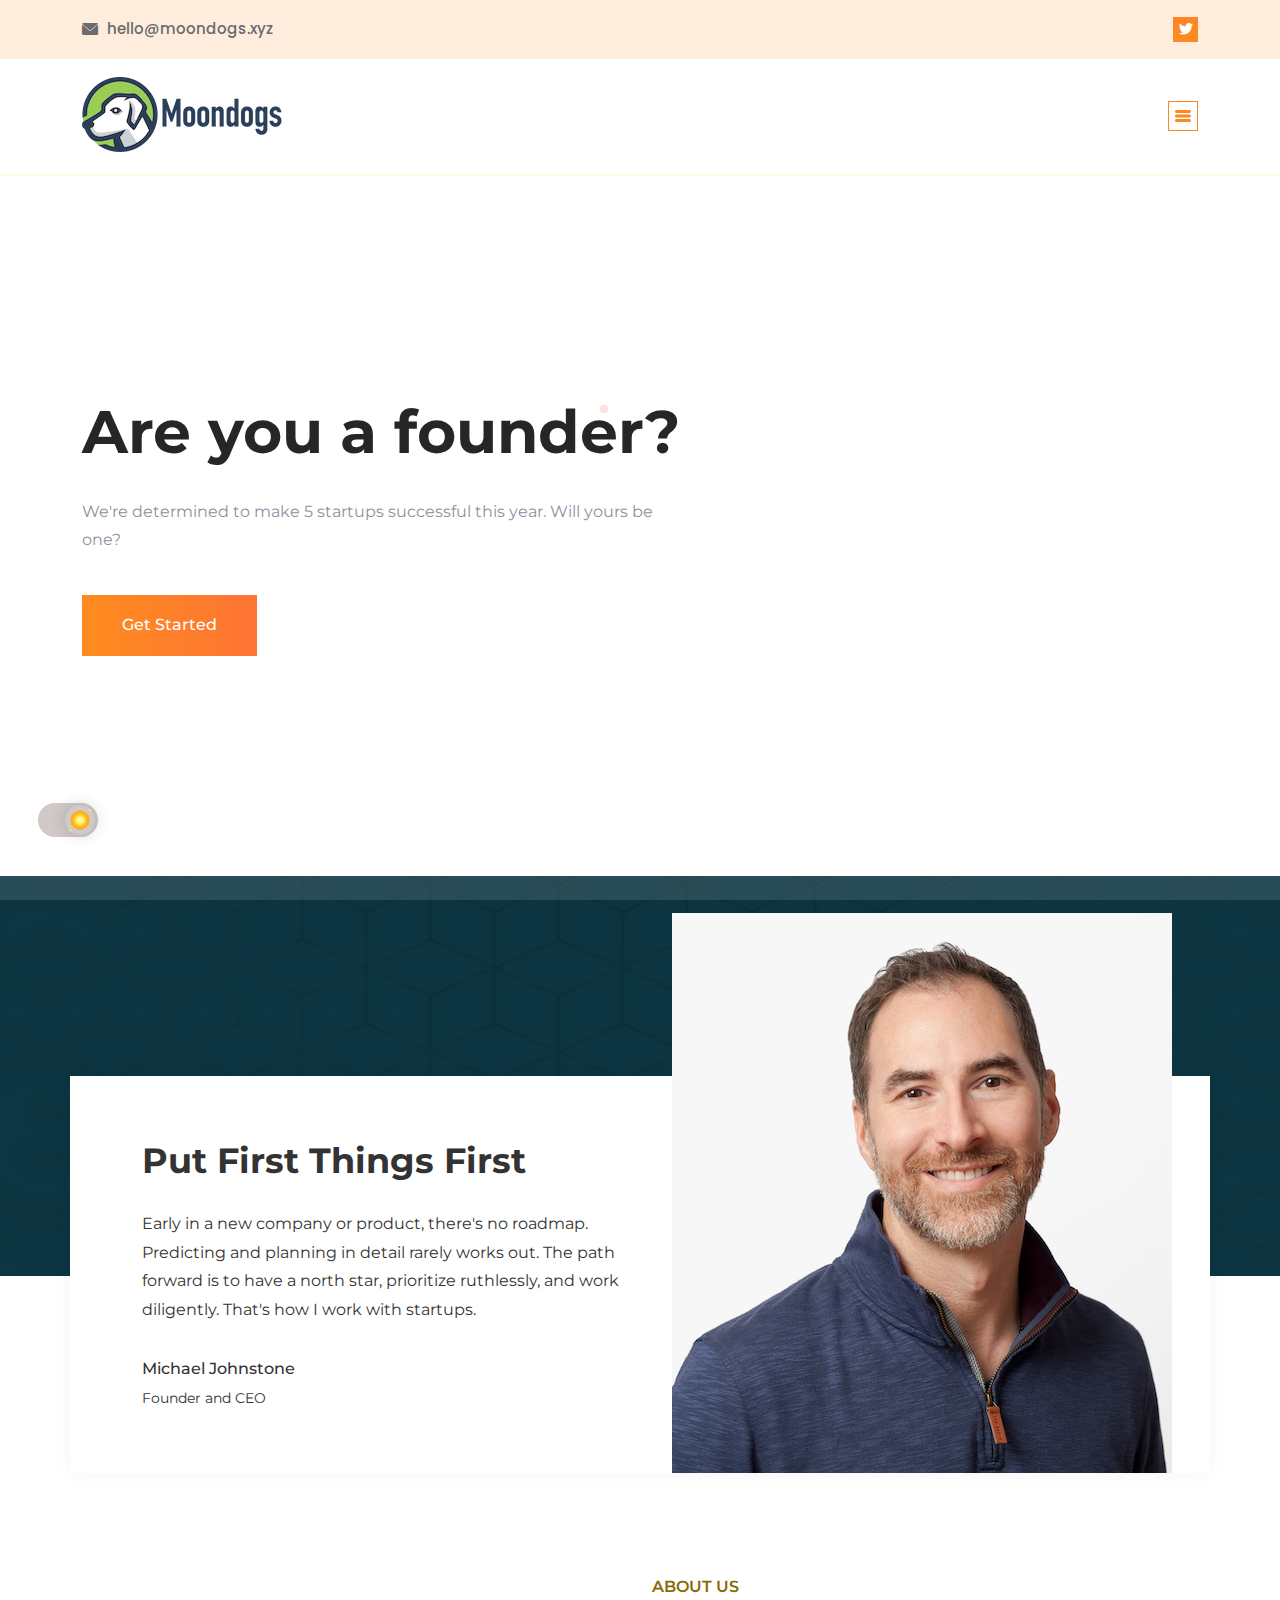
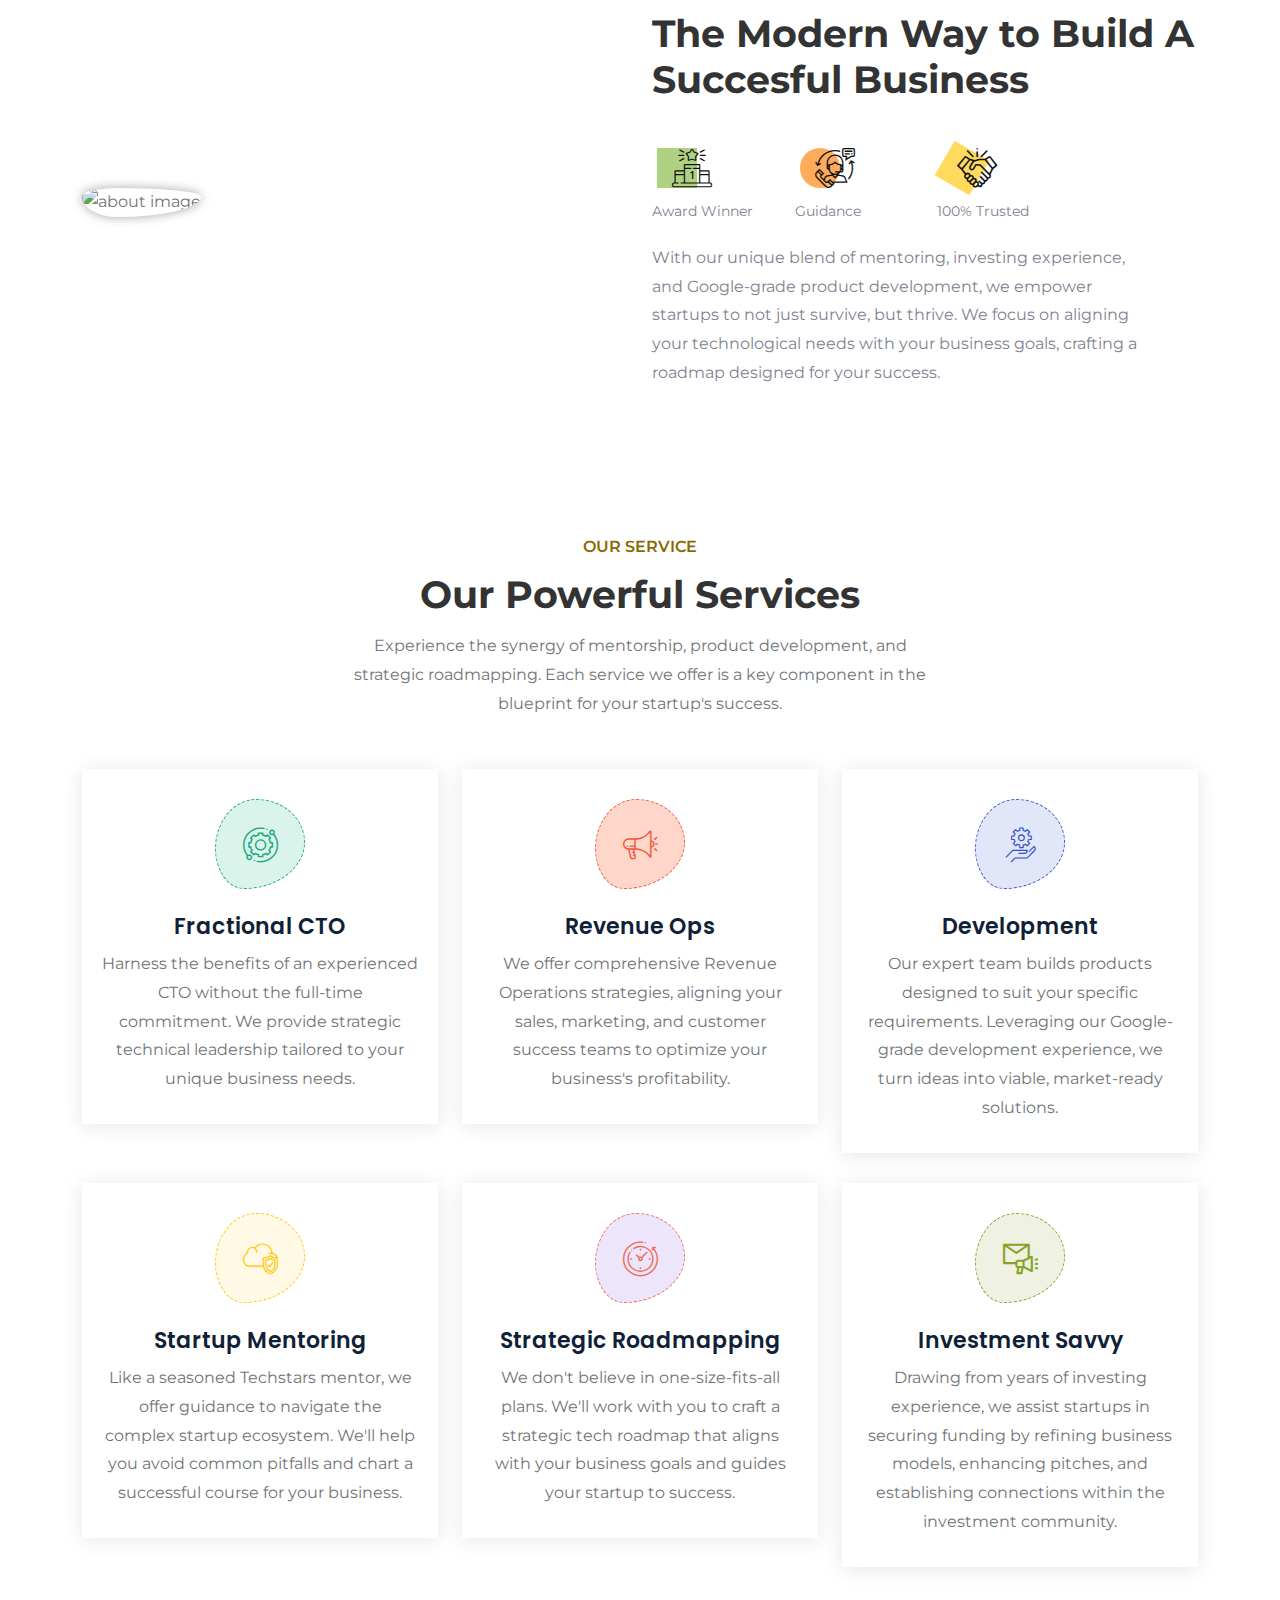
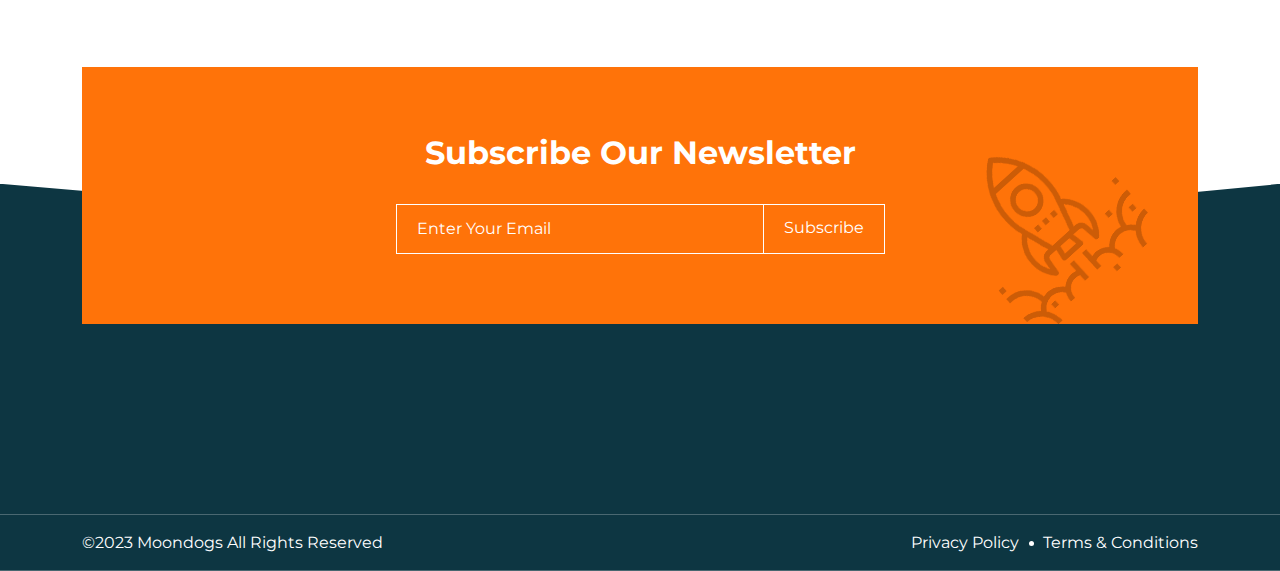
==== commit 23d64acf: "remove search" ====
--- a/index.html
+++ b/index.html
@@ -113,16 +113,7 @@
                             </ul>
 
                             <div class="other-option">
-                                <div class="search-bar">
-                                    <i class="flaticon-search search-icon"></i>
-                                    <div class="search-form">
-                                        <form>
-                                            <input type="text" placeholder="Search" class="search-input">
-                                            <button type="submit">
-                                                <i class="flaticon-search search-btn"></i>
-                                            </button>
-                                        </form> 
-                                    </div>                                  
+                                <div class="search-bar">                                
                                 </div>
 
                                 <div class="sidebar-toggle">
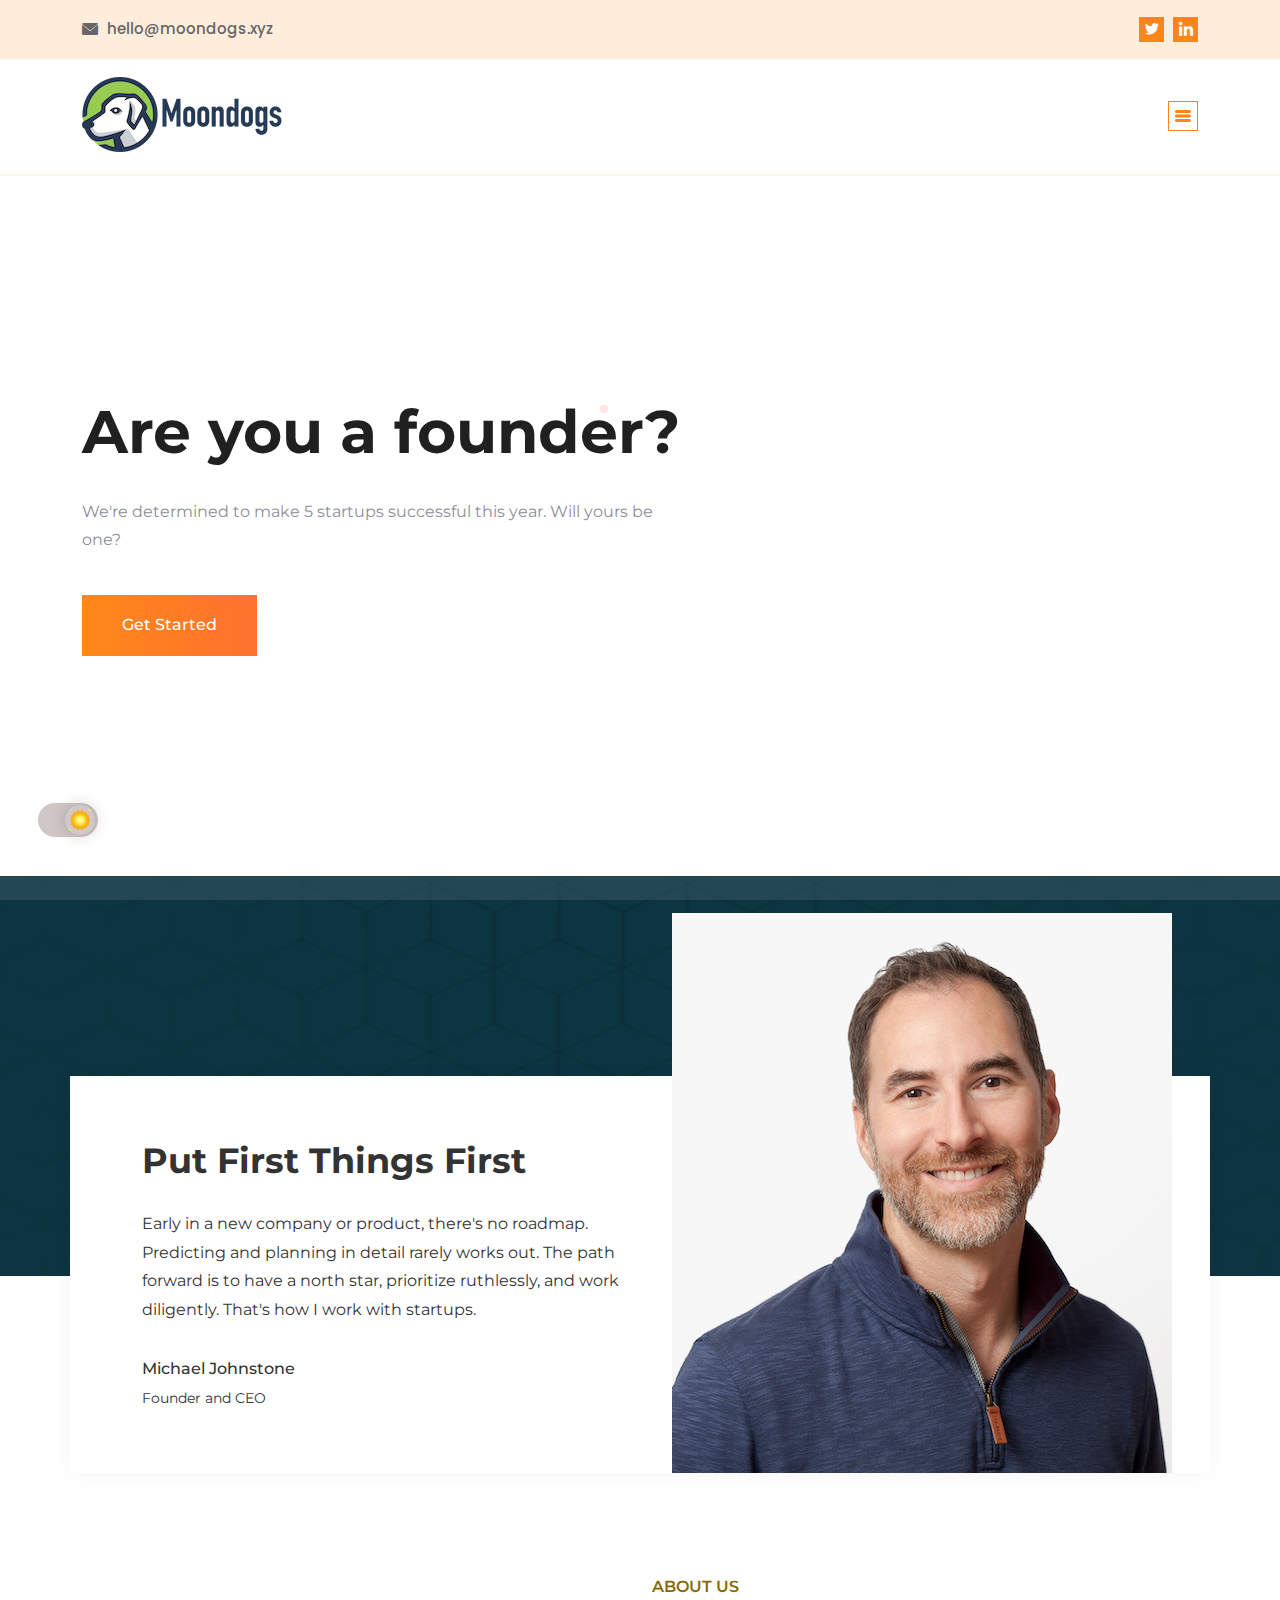
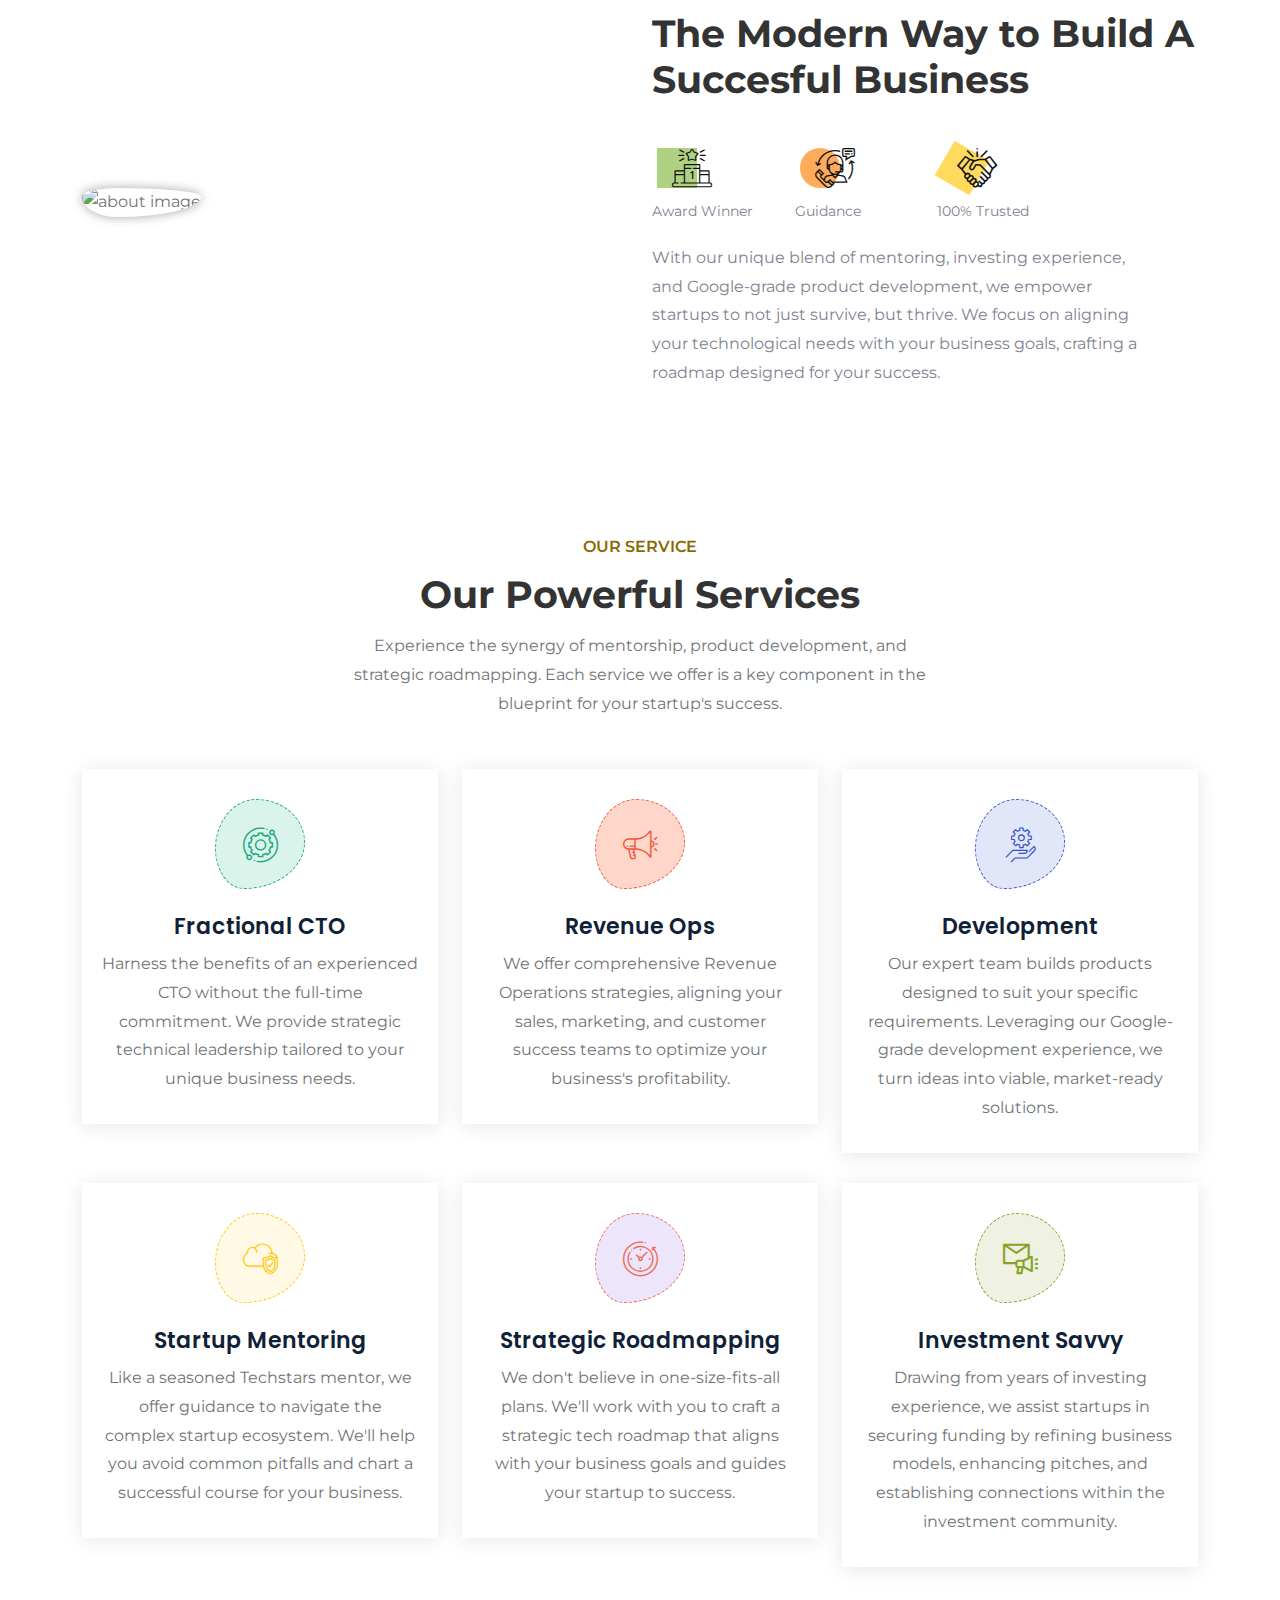
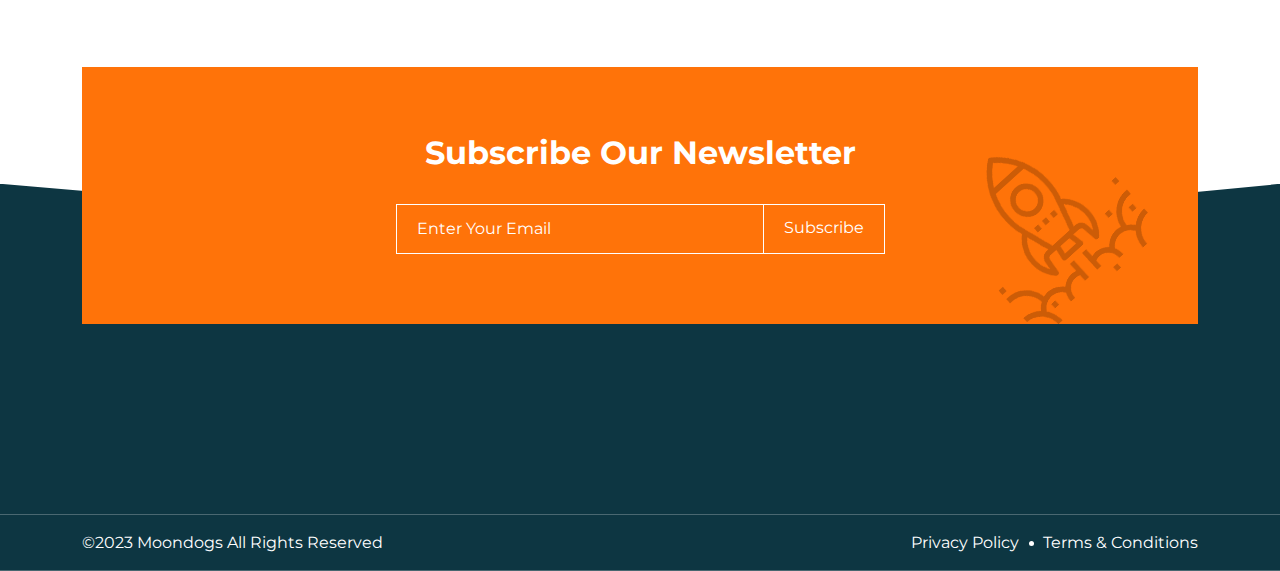
==== commit 63b0ab28: "Add Portco logos" ====
--- a/index.html
+++ b/index.html
@@ -80,6 +80,9 @@
                                     <li>
                                         <a href="https://twitter.com/daddio"><i class="flaticon-twitter"></i></a>
                                     </li>
+                                    <li>
+                                        <a href="https://www.linkedin.com/company/moondogshq/"><i class="flaticon-linkedin"></i></a>
+                                    </li>
                                 </ul>
                             </div>
                         </div>
@@ -151,18 +154,27 @@
                                             <div class="col-lg-6">
                                                 <div class="modal-link">
                                                    <a href="#">
-                                                        <img src="assets/img/modal/secret.jpg" alt="home one">
+                                                        <img src="assets/img/portco/WhatSheSaid-Logo-RED-sm.png " alt="home one">
                                                    </a>
-                                                   <h3><a href="#">Stealth</a></h3>
+                                                   <h3><a href="#">WhatSheSaid</a></h3>
                                                 </div>
                                             </div>
                                             
                                             <div class="col-lg-6">
                                                 <div class="modal-link">
                                                    <a href="#">
-                                                        <img src="assets/img/modal/secret.jpg" alt="home one">
+                                                        <img src="assets/img/portco/Chatalyst-Logo-sm.png" alt="home one">
                                                    </a>
-                                                   <h3><a href="#">Stealth</a></h3>
+                                                   <h3><a href="#">Chatalyst</a></h3>
+                                                </div>
+                                            </div>
+
+                                            <div class="col-lg-6">
+                                                <div class="modal-link">
+                                                   <a href="#">
+                                                        <img src="assets/img/portco/playbook-logo-200.png" alt="home one">
+                                                   </a>
+                                                   <h3><a href="#">PlaybookAI</a></h3>
                                                 </div>
                                             </div>
 
@@ -171,16 +183,7 @@
                                                    <a href="#">
                                                         <img src="assets/img/modal/secret.jpg" alt="home one">
                                                    </a>
-                                                   <h3><a href="#">TBD</a></h3>
-                                                </div>
-                                            </div>
-
-                                            <div class="col-lg-6">
-                                                <div class="modal-link">
-                                                   <a href="#">
-                                                        <img src="assets/img/modal/secret.jpg" alt="home one">
-                                                   </a>
-                                                   <h3><a href="#">TBD</a></h3>
+                                                   <h3><a href="#">Stealth</a></h3>
                                                 </div>
                                             </div>
                                             <div class="col-lg-6">
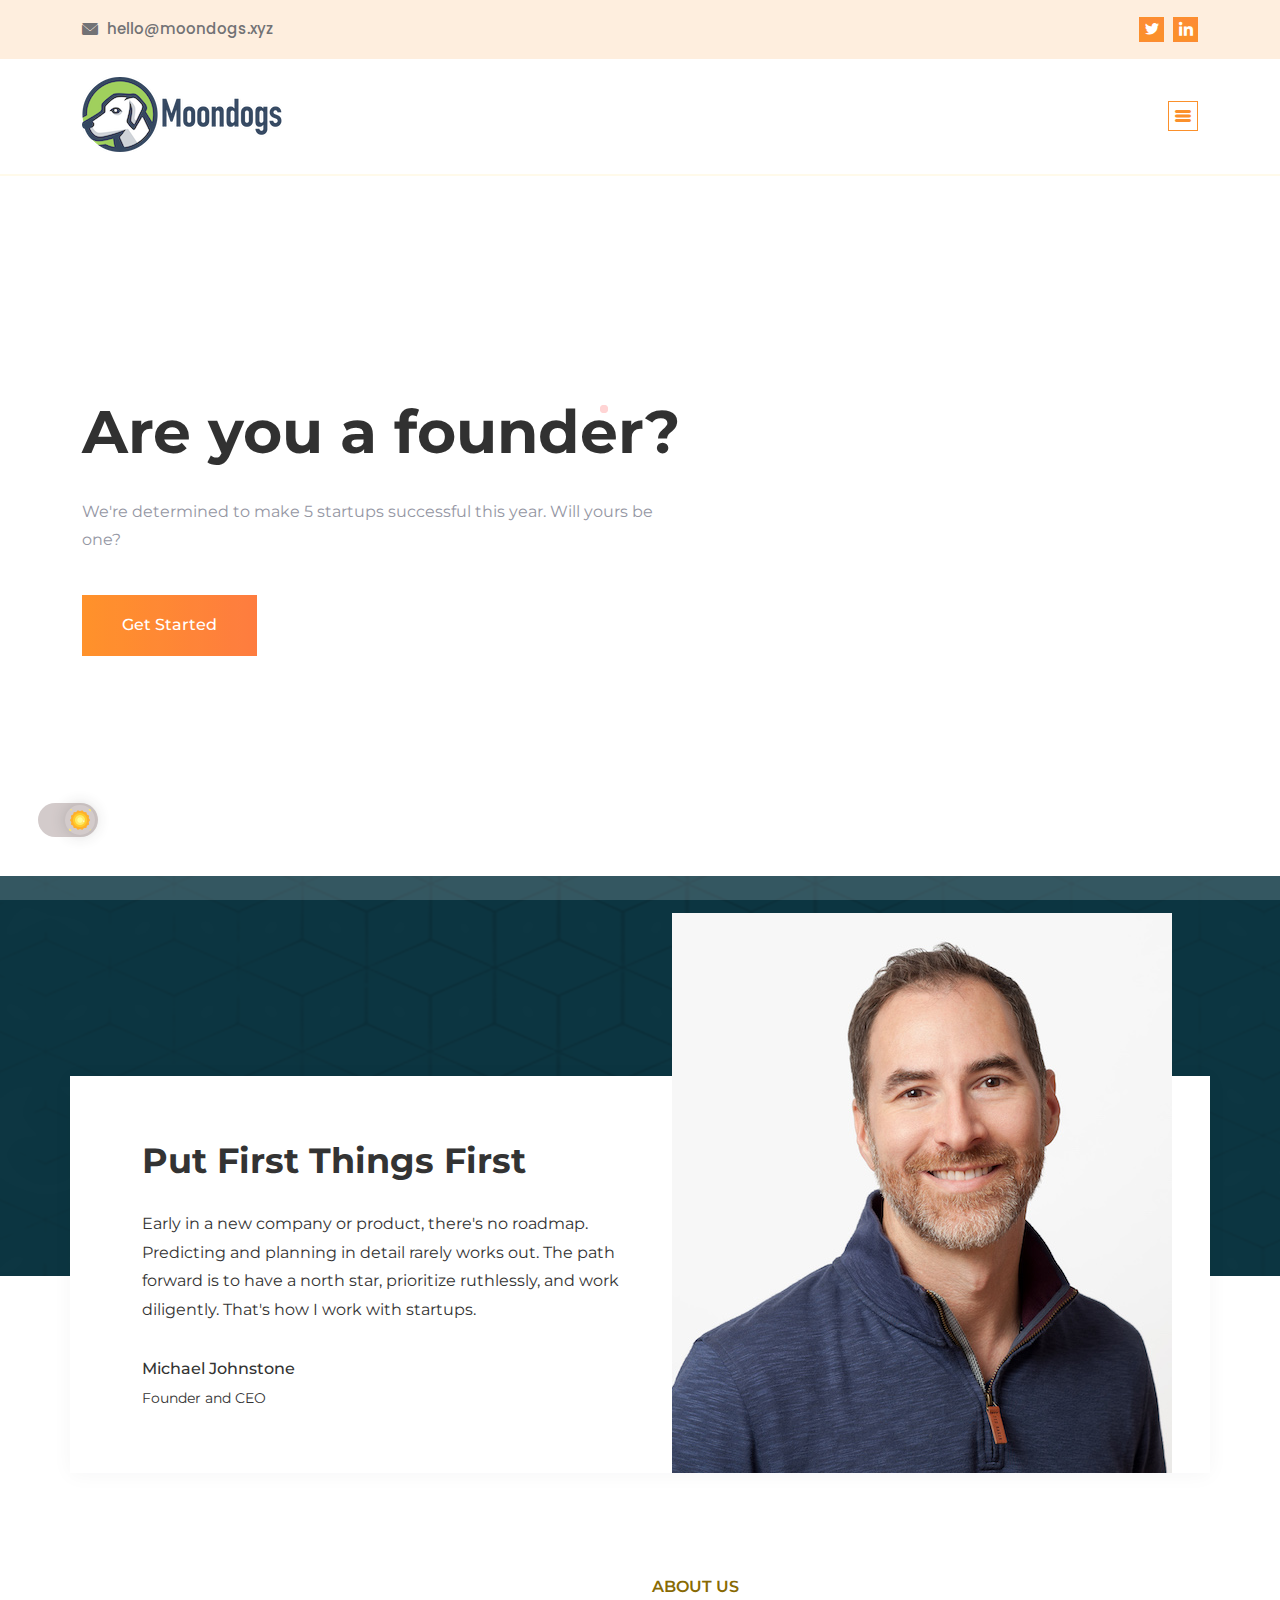
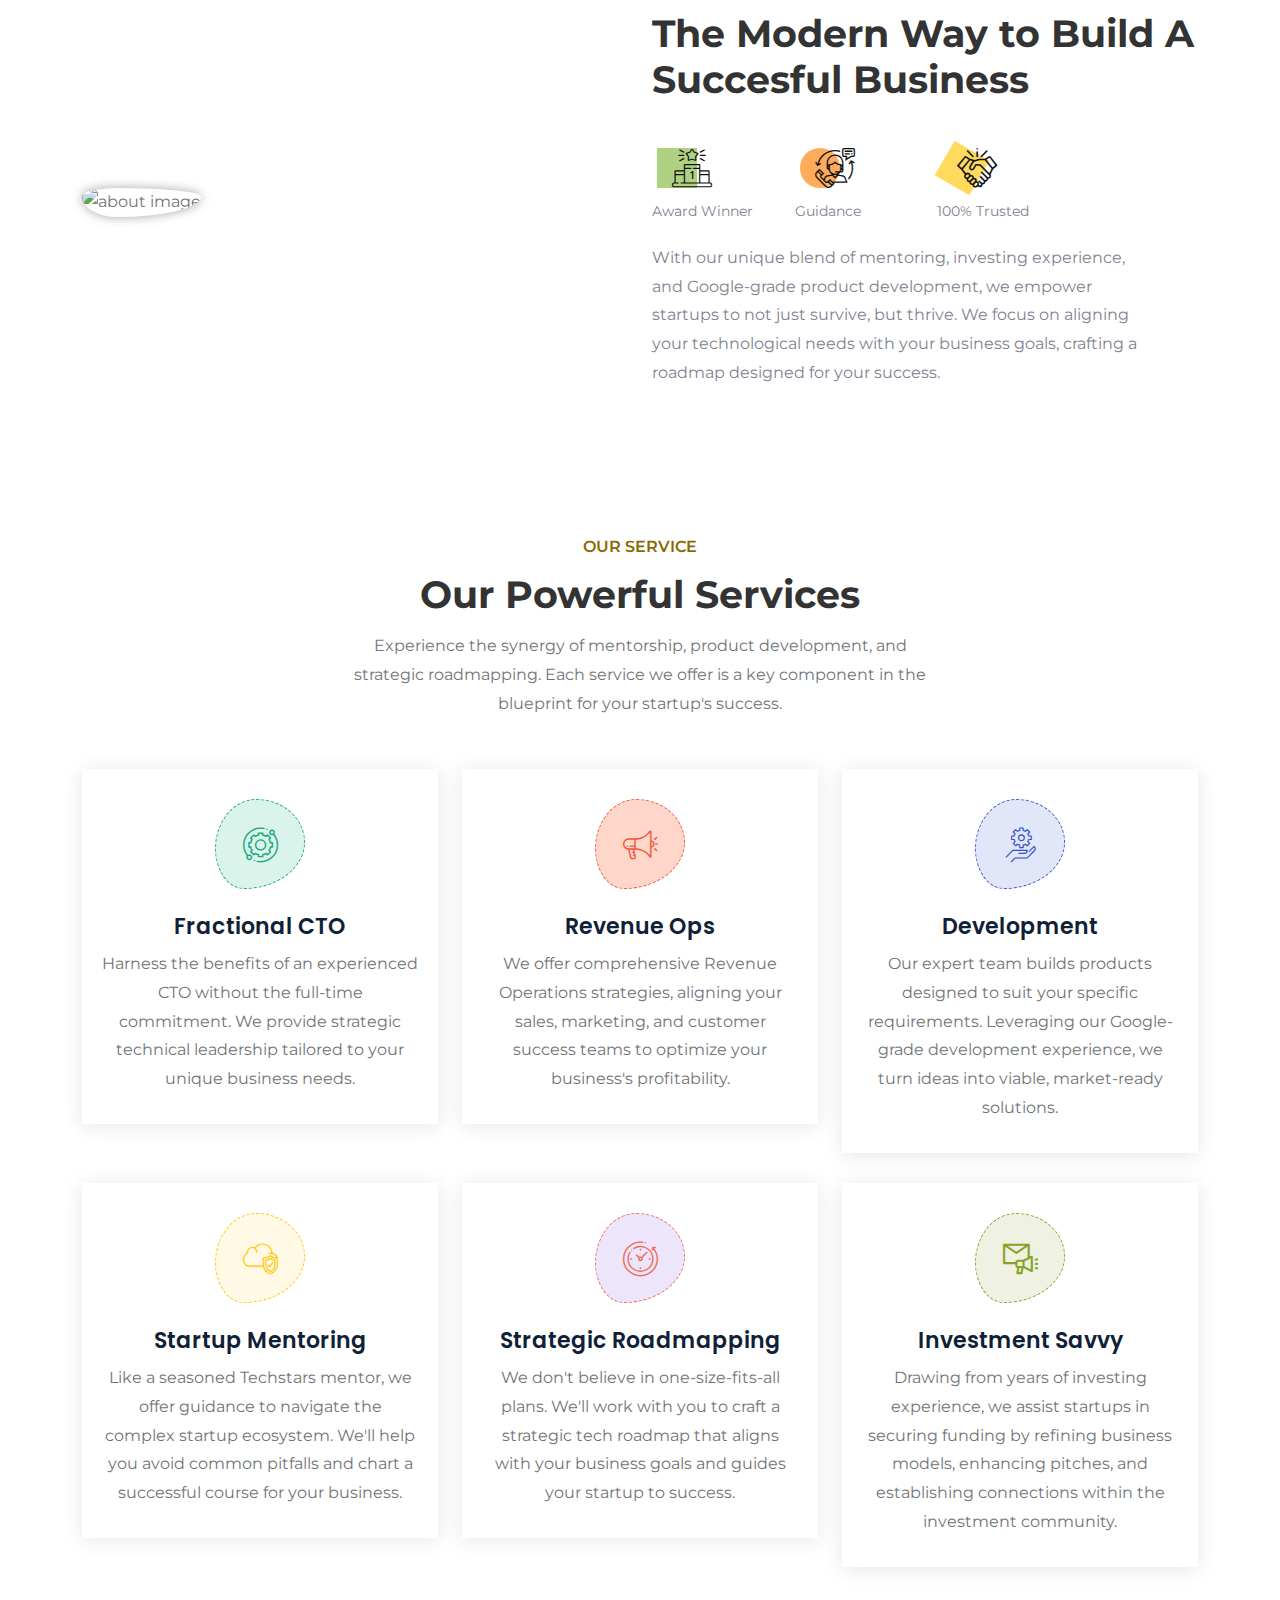
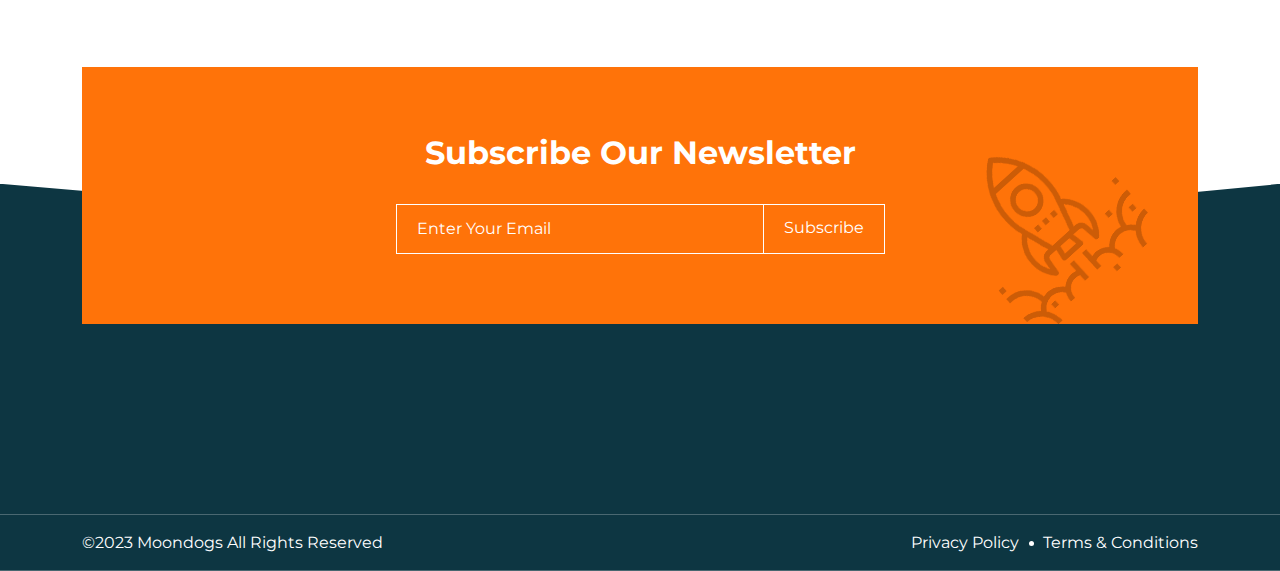
==== commit 54a021d5: "Add Blocklive to Portcos" ====
--- a/index.html
+++ b/index.html
@@ -181,9 +181,9 @@
                                             <div class="col-lg-6">
                                                 <div class="modal-link">
                                                    <a href="#">
-                                                        <img src="assets/img/modal/secret.jpg" alt="home one">
+                                                        <img src="assets/img/portco/Blocklive-logo-200.png" alt="home one">
                                                    </a>
-                                                   <h3><a href="#">Stealth</a></h3>
+                                                   <h3><a href="https://blocklive.io" target="_blank" >Blocklive</a></h3>
                                                 </div>
                                             </div>
                                             <div class="col-lg-6">
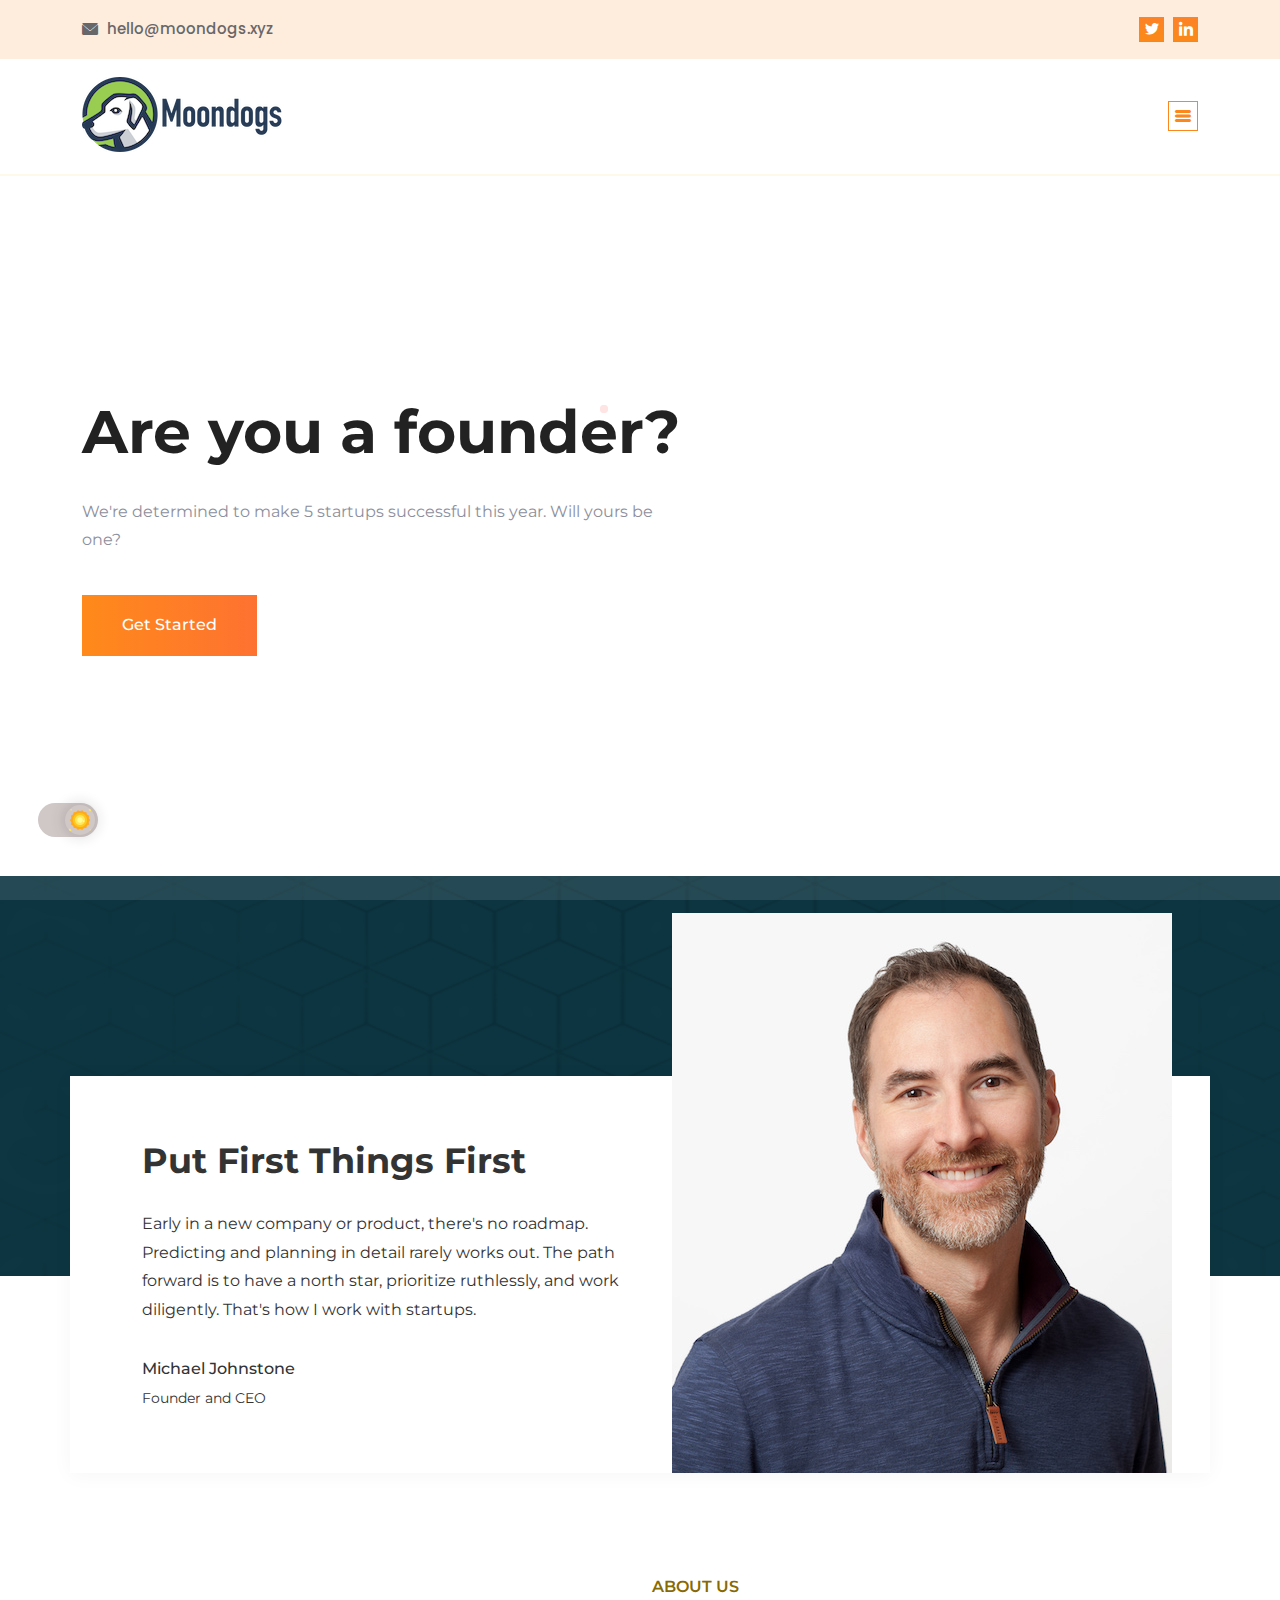
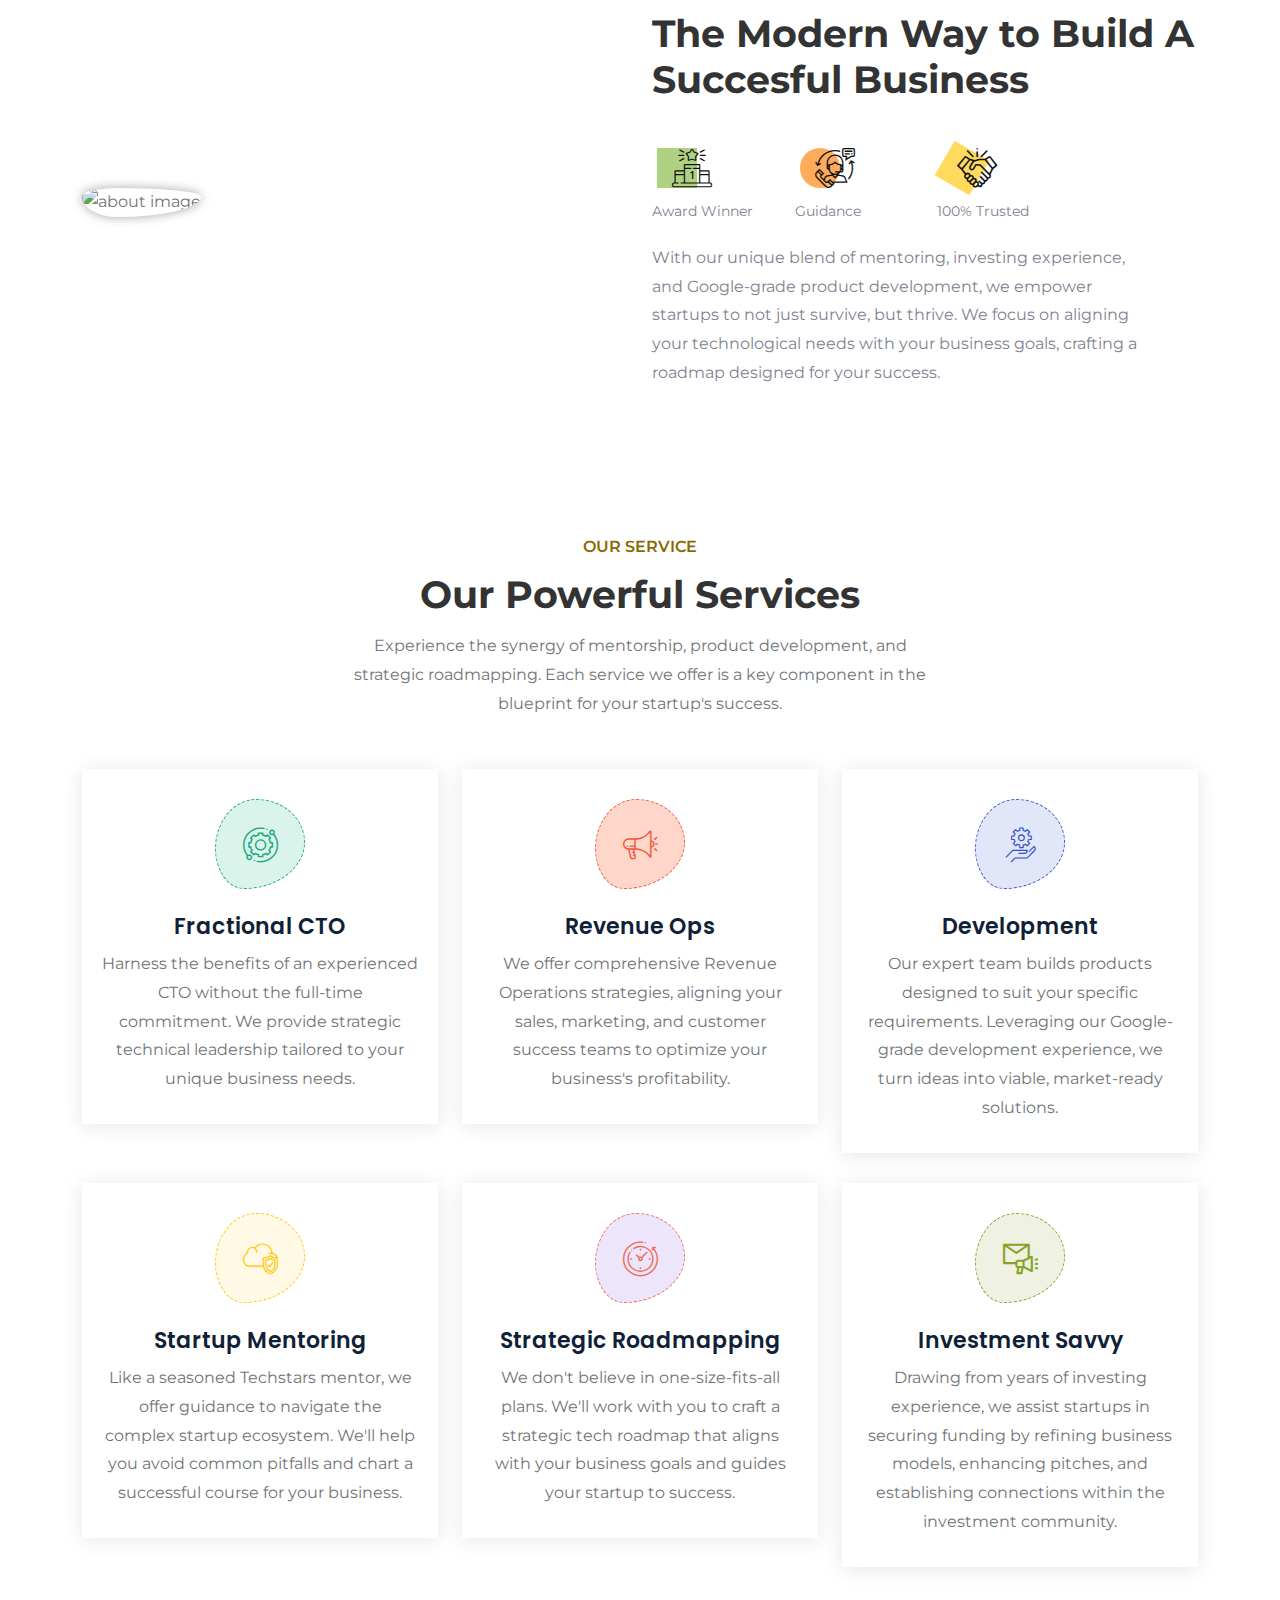
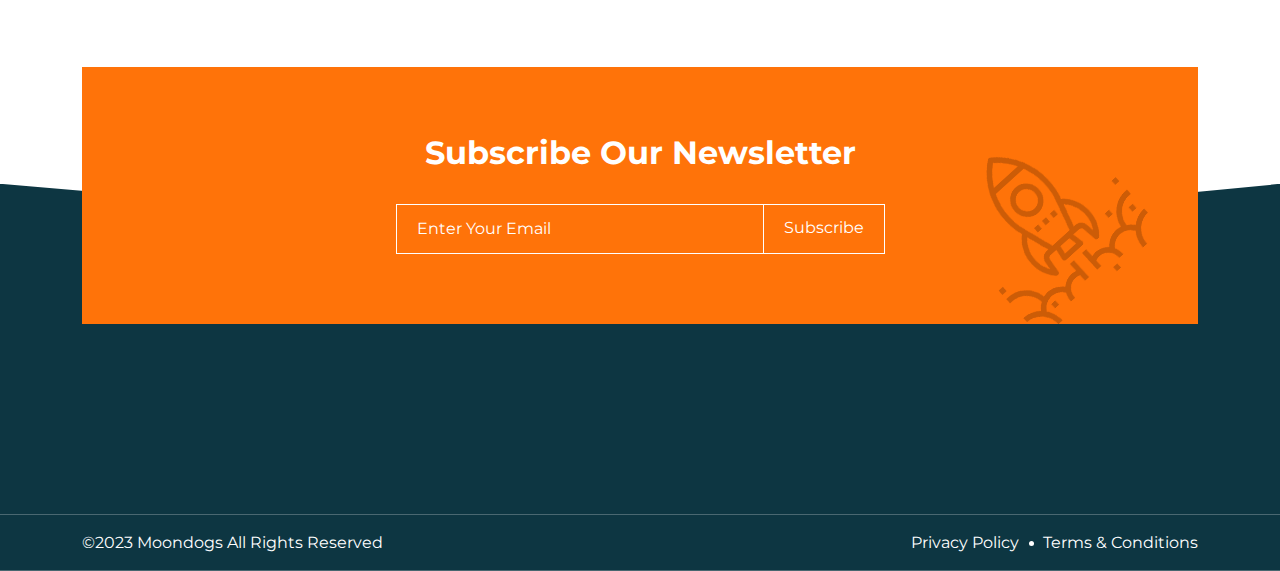
==== commit 7312ebd4: "Update index.html" ====
--- a/index.html
+++ b/index.html
@@ -78,10 +78,10 @@
                             <div class="header-social">
                                 <ul>
                                     <li>
-                                        <a href="https://twitter.com/daddio"><i class="flaticon-twitter"></i></a>
+                                        <a href="https://twitter.com/daddio" target="_blank"><i class="flaticon-twitter"></i></a>
                                     </li>
                                     <li>
-                                        <a href="https://www.linkedin.com/company/moondogshq/"><i class="flaticon-linkedin"></i></a>
+                                        <a href="https://www.linkedin.com/company/moondogshq/about/" target="_blank" ><i class="flaticon-linkedin"></i></a>
                                     </li>
                                 </ul>
                             </div>
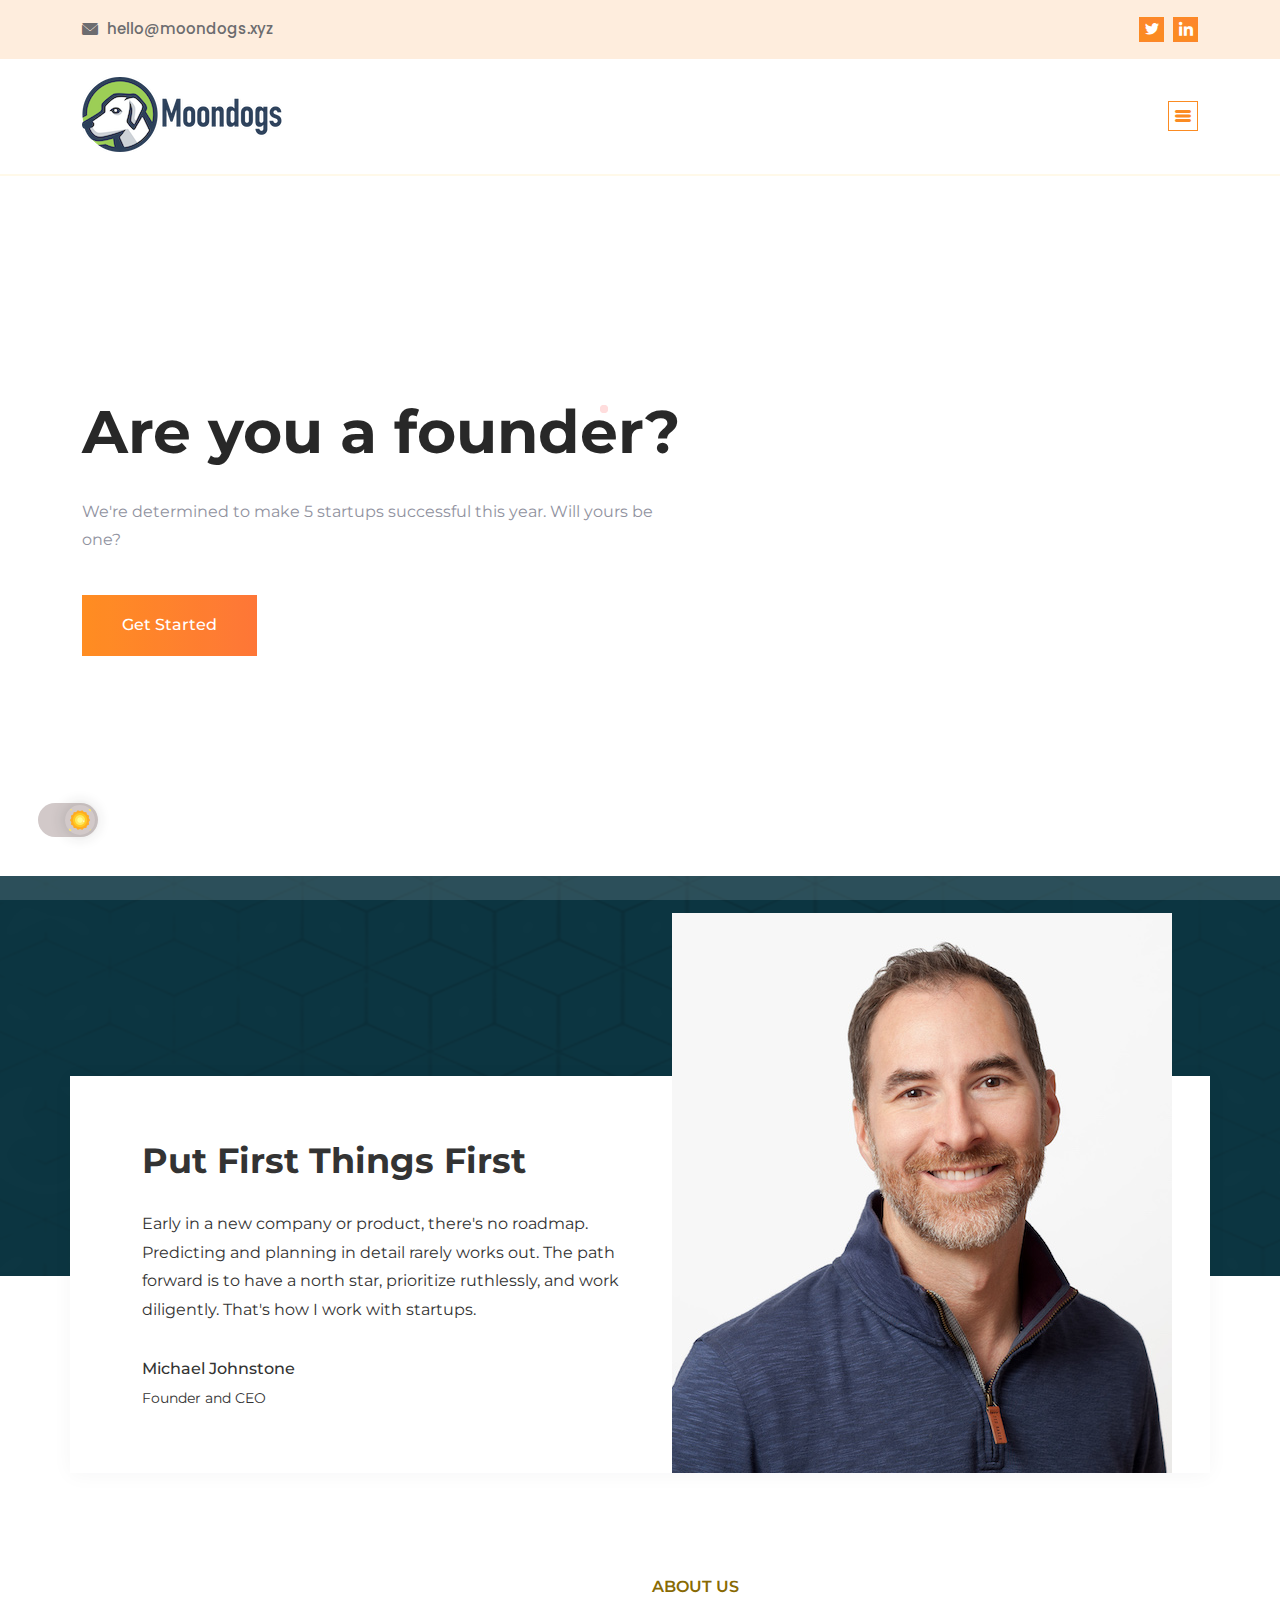
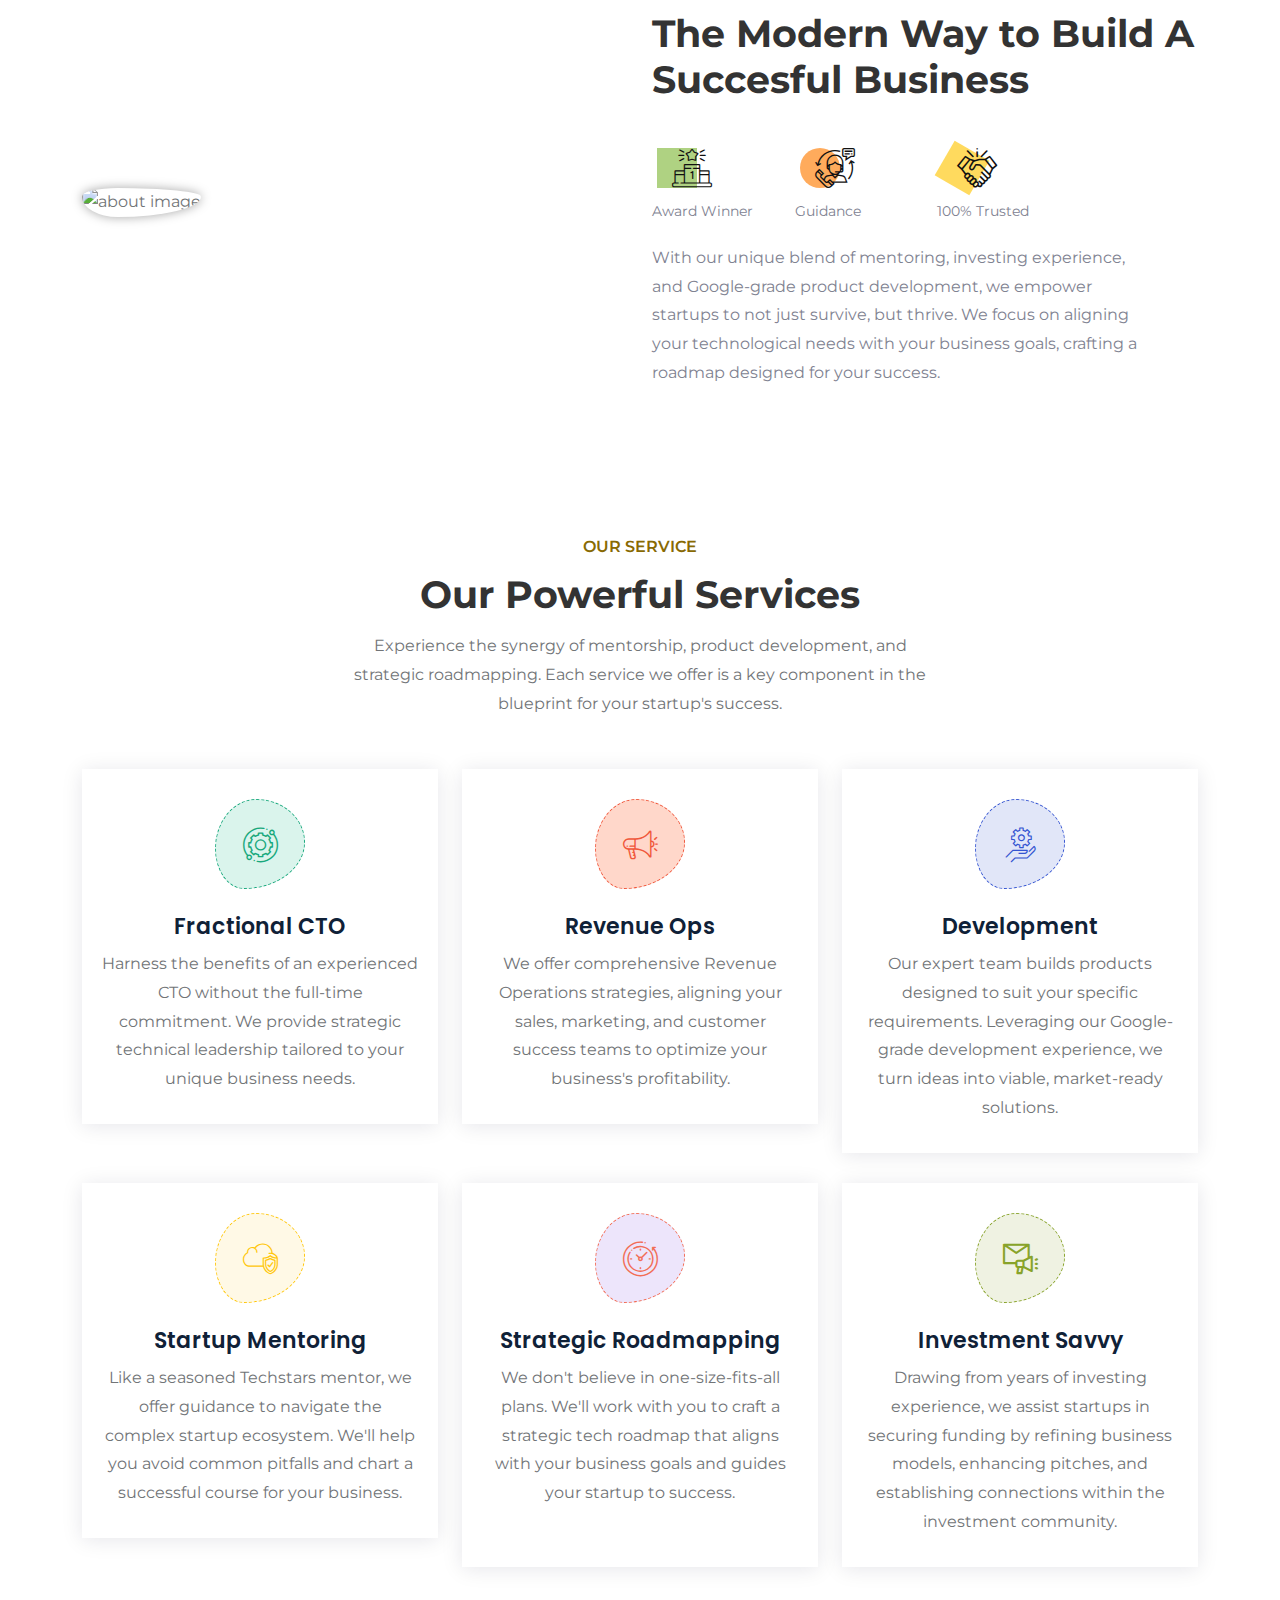
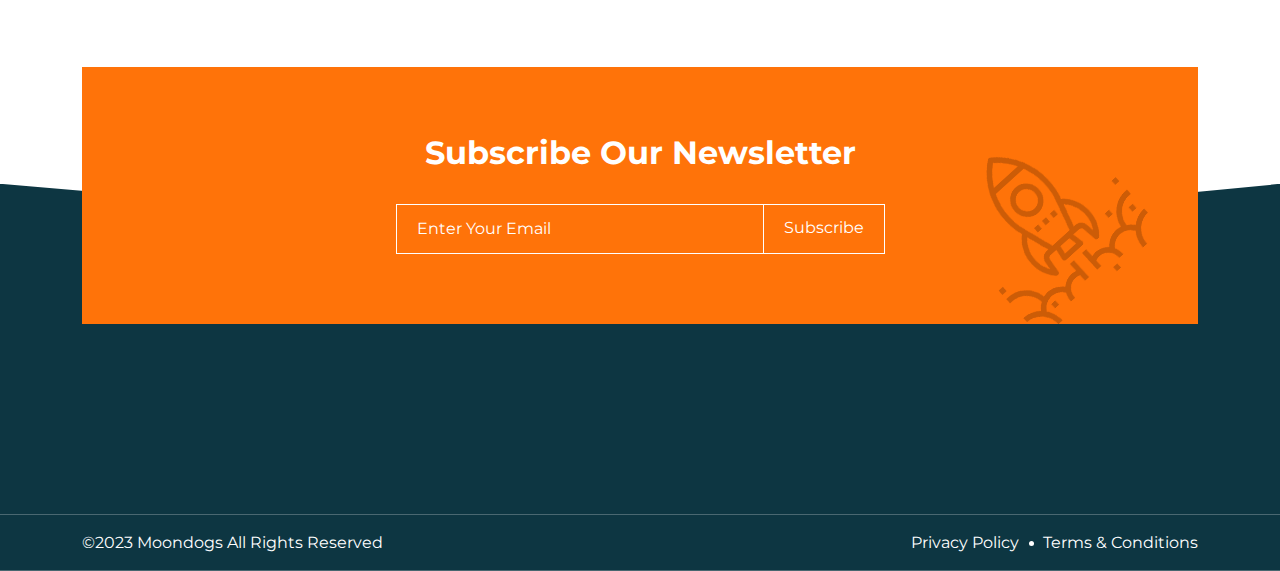
==== commit b855da19: "Update index.html" ====
--- a/index.html
+++ b/index.html
@@ -370,7 +370,7 @@
                         <div class="features-card feature-five">
                             <i class="flaticon-back-in-time"></i>
                             <h3>Strategic Roadmapping</h3>
-                            <p>We don't believe in one-size-fits-all plans. We'll work with you to craft a strategic tech roadmap that aligns with your business goals and guides your startup to success.</p>
+                            <p>We don't believe in one-size-fits-all plans. We'll work with you to craft a strategic tech roadmap that aligns with your business goals and guides your startup to success. <br><br> </p>
                         </div>
                     </div>
 
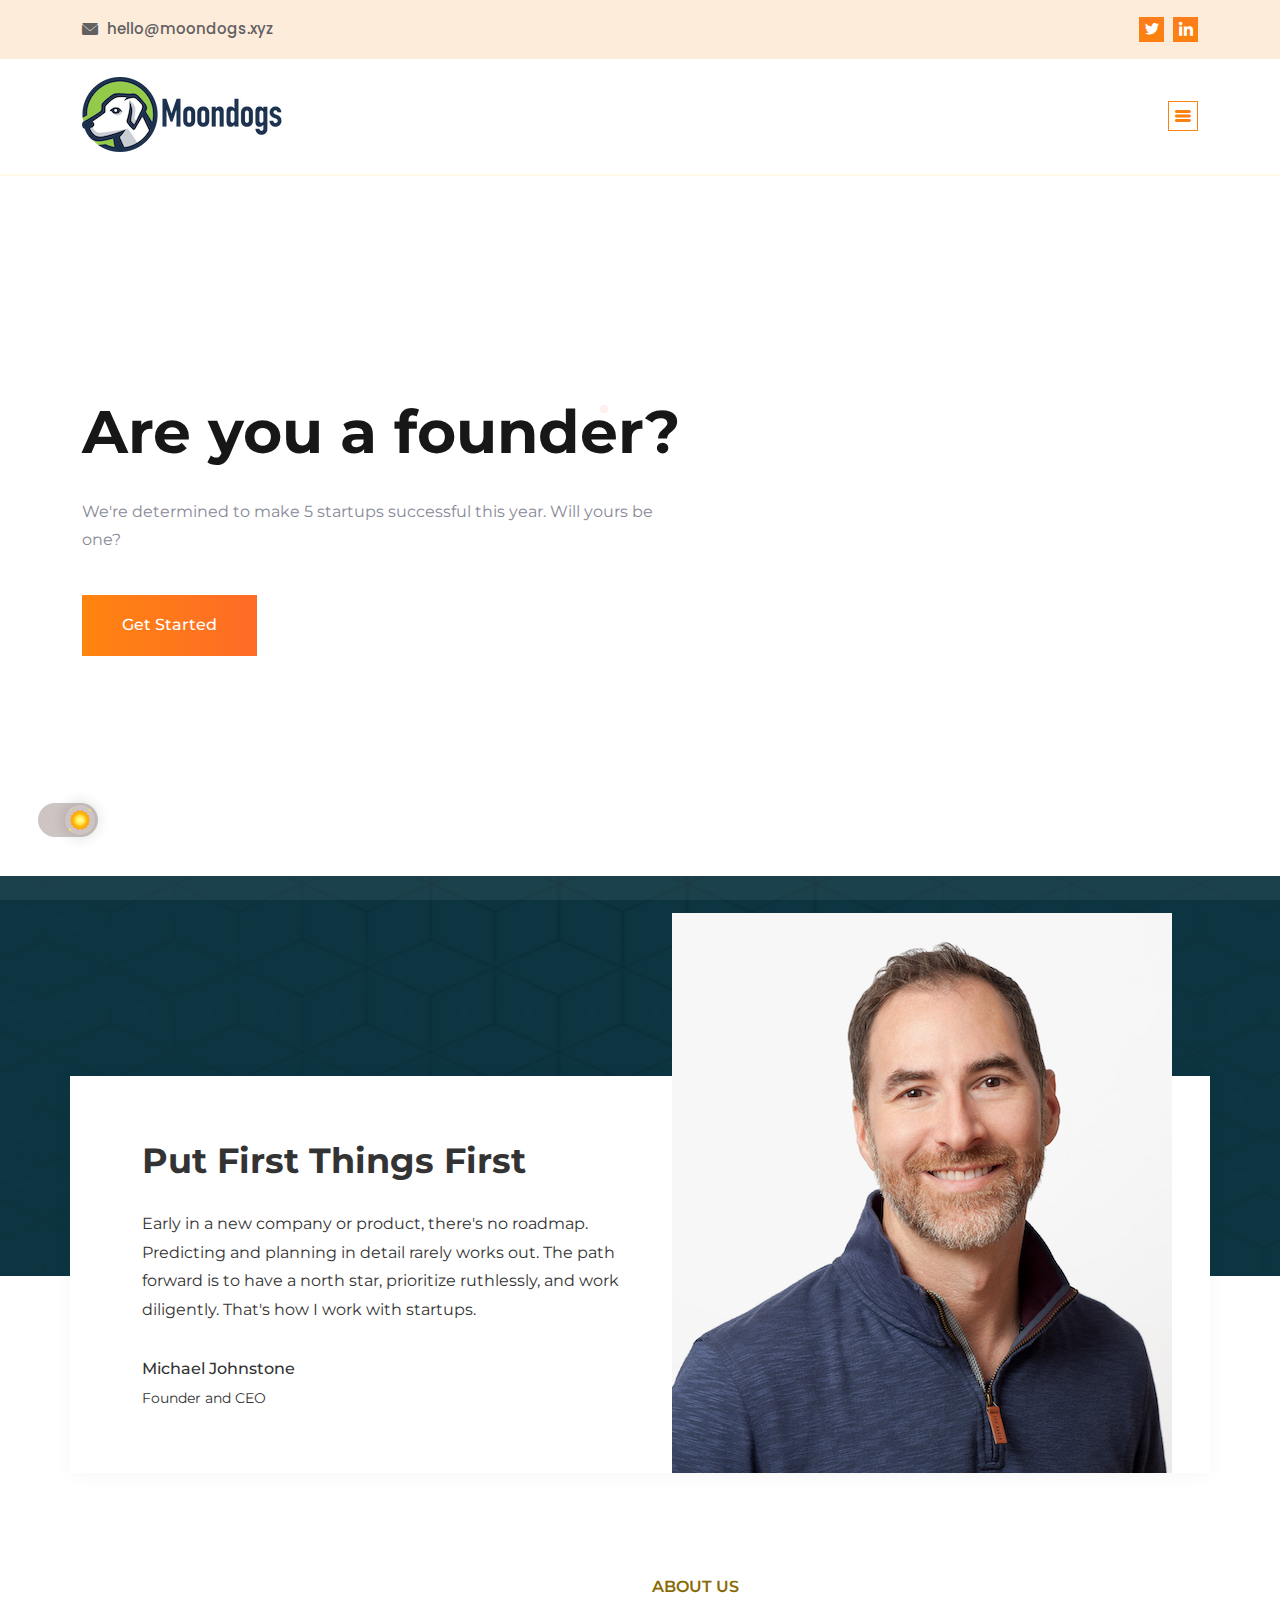
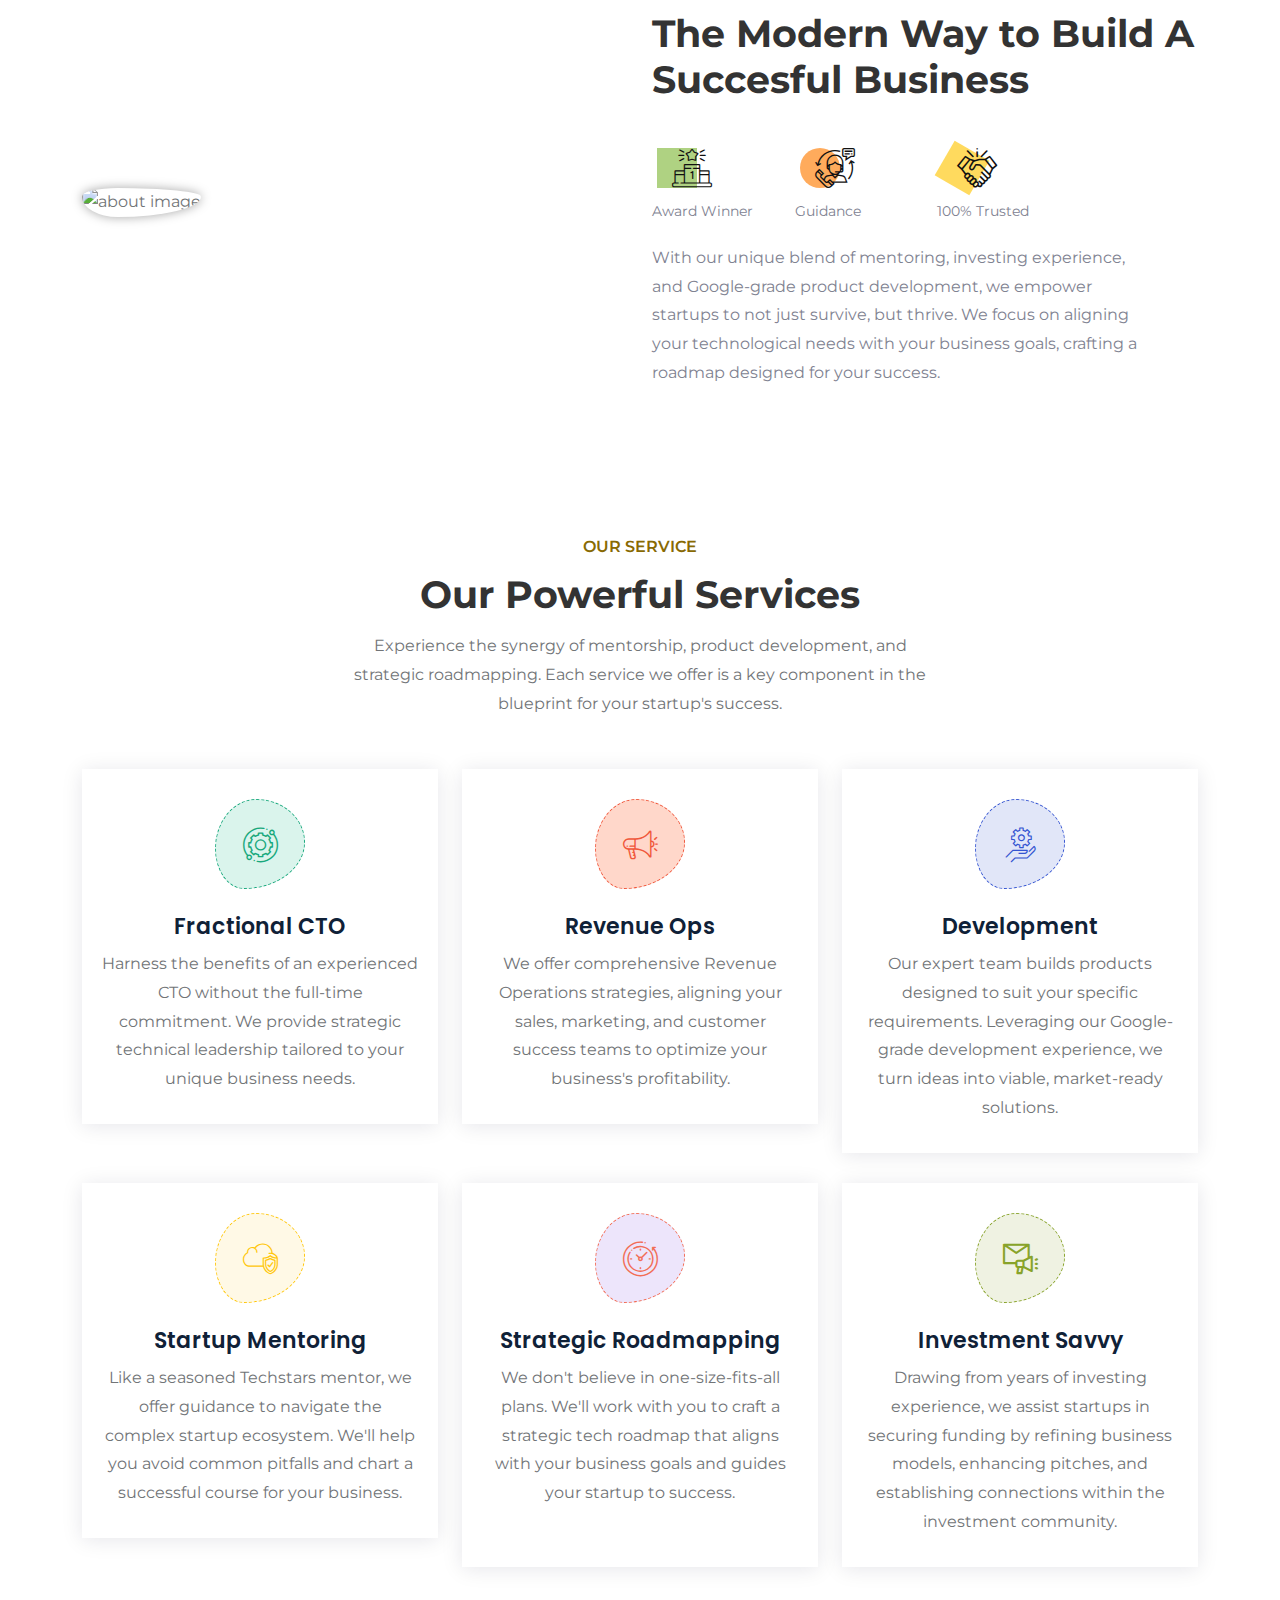
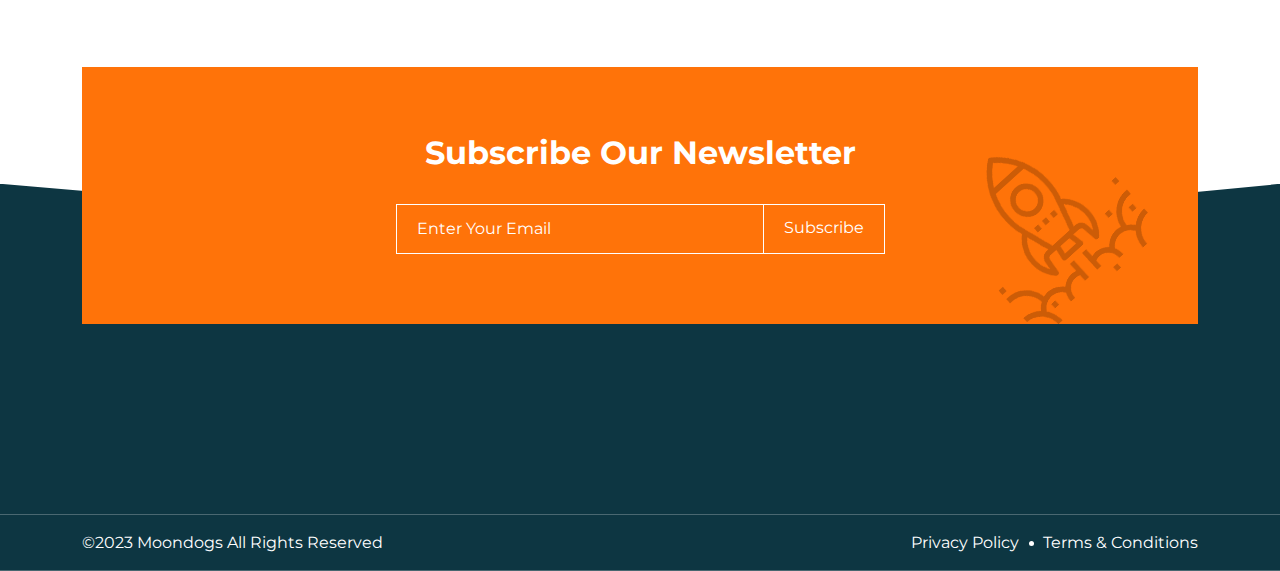
==== commit 9d96abcc: "Update index.html" ====
--- a/index.html
+++ b/index.html
@@ -393,7 +393,7 @@
                 <div class="newsletter-area">
                     <h2>Subscribe Our Newsletter</h2>
                     <div class="col-lg-6 offset-lg-3 p-0">
-                        <form class="newsletter-form" data-bs-toggle="validator">
+                        <form class="newsletter-form" data-bs-toggle="validator" id="emailForm">
                             <input type="email" class="form-control" placeholder="Enter Your Email" name="EMAIL" required autocomplete="off">
     
                             <button class="default-btn electronics-btn" type="submit">
@@ -408,6 +408,30 @@
             </div>
         </div>
         <!-- Newsletter Section End -->
+
+        <!-- Newsletter Script Start -->
+        <script>
+            document.getElementById('emailForm').addEventListener('submit', function(event) {
+                event.preventDefault();
+                
+                var formData = new FormData(event.target);
+                
+                fetch('https://script.google.com/macros/s/AKfycbxHxdDlCHG-wyv4mf6o0Hixf_zk_ZnFnpXOAMOBkqFPAov0SWiLHlJ_3Vc4FavWwBtj/exec', {
+                    method: 'POST',
+                    body: formData
+                })
+                .then(response => response.text())
+                .then(data => {
+                    console.log('Success:', data);
+                })
+                .catch((error) => {
+                    console.error('Error:', error);
+                });
+            });
+            </script>
+            <!-- Newsletter Script Ends -->
+
+
 
         <!-- Footer Section Start -->
         <footer class="footer-area">
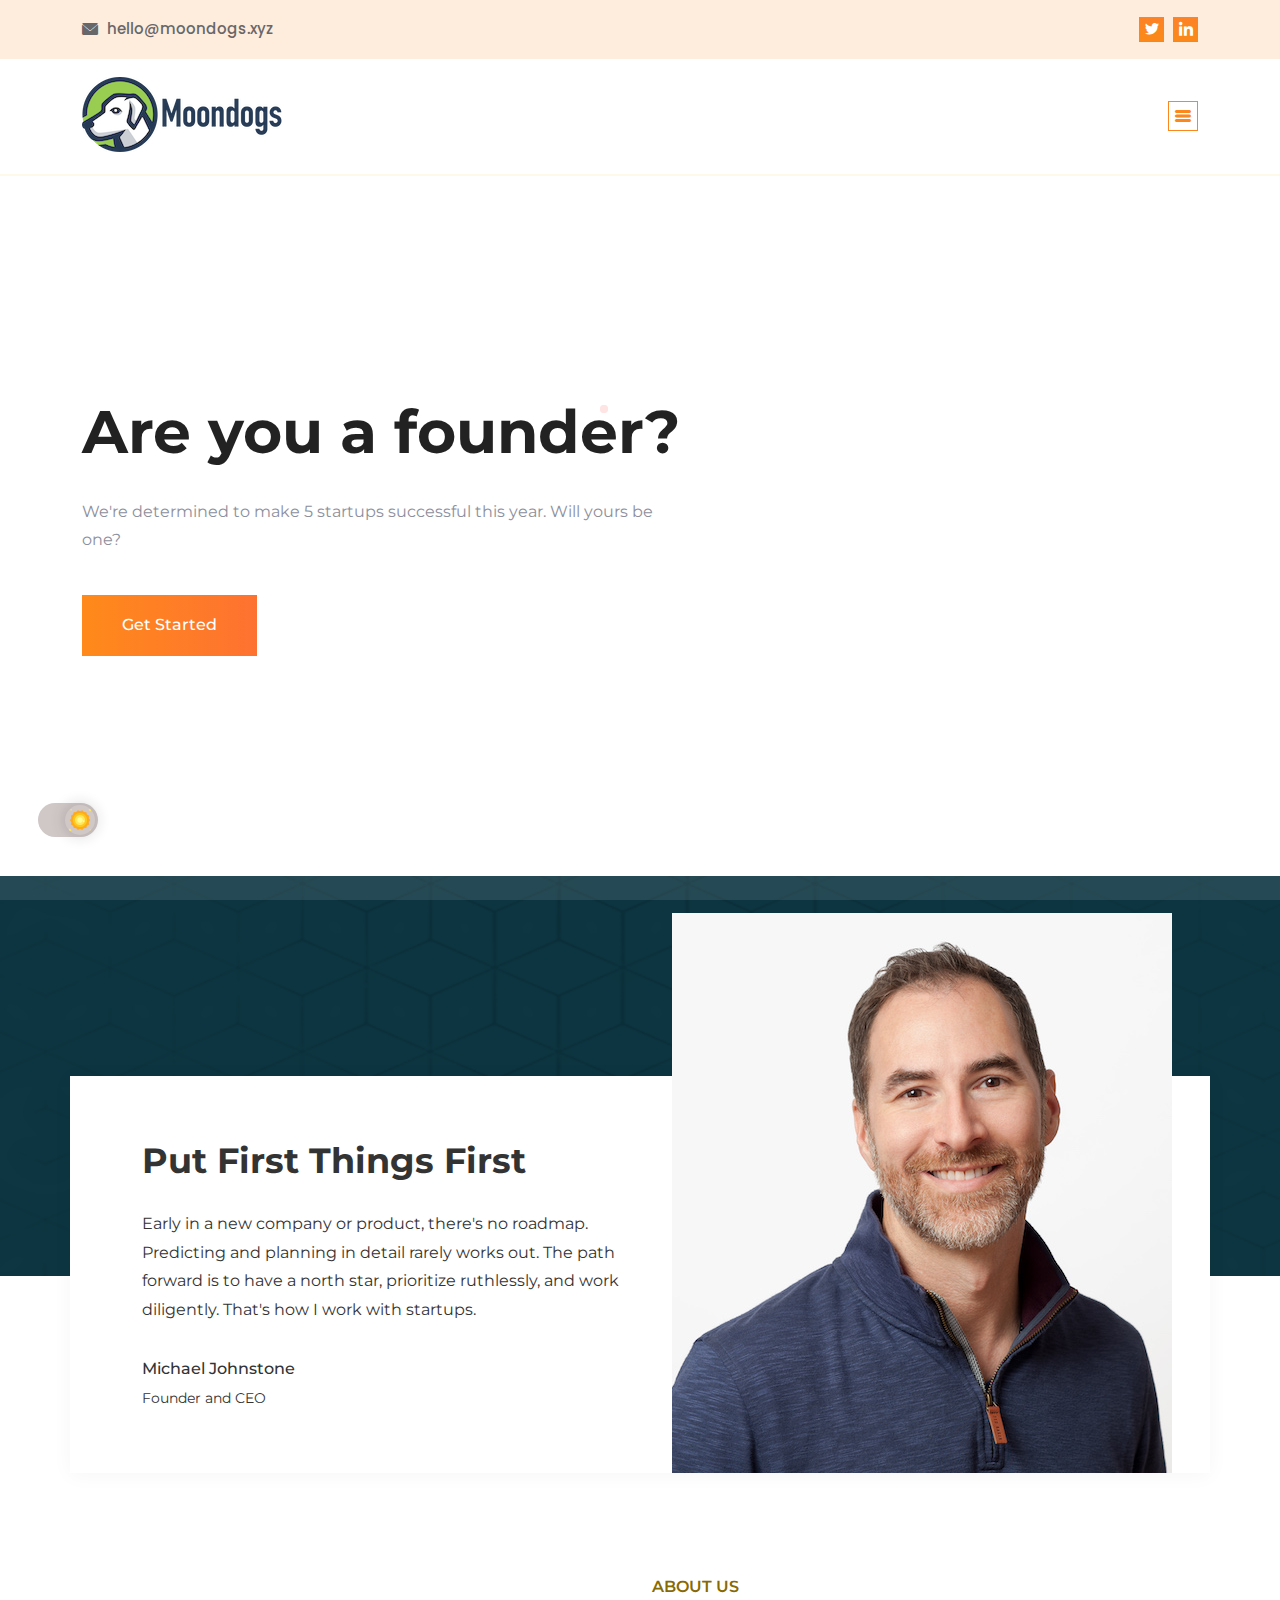
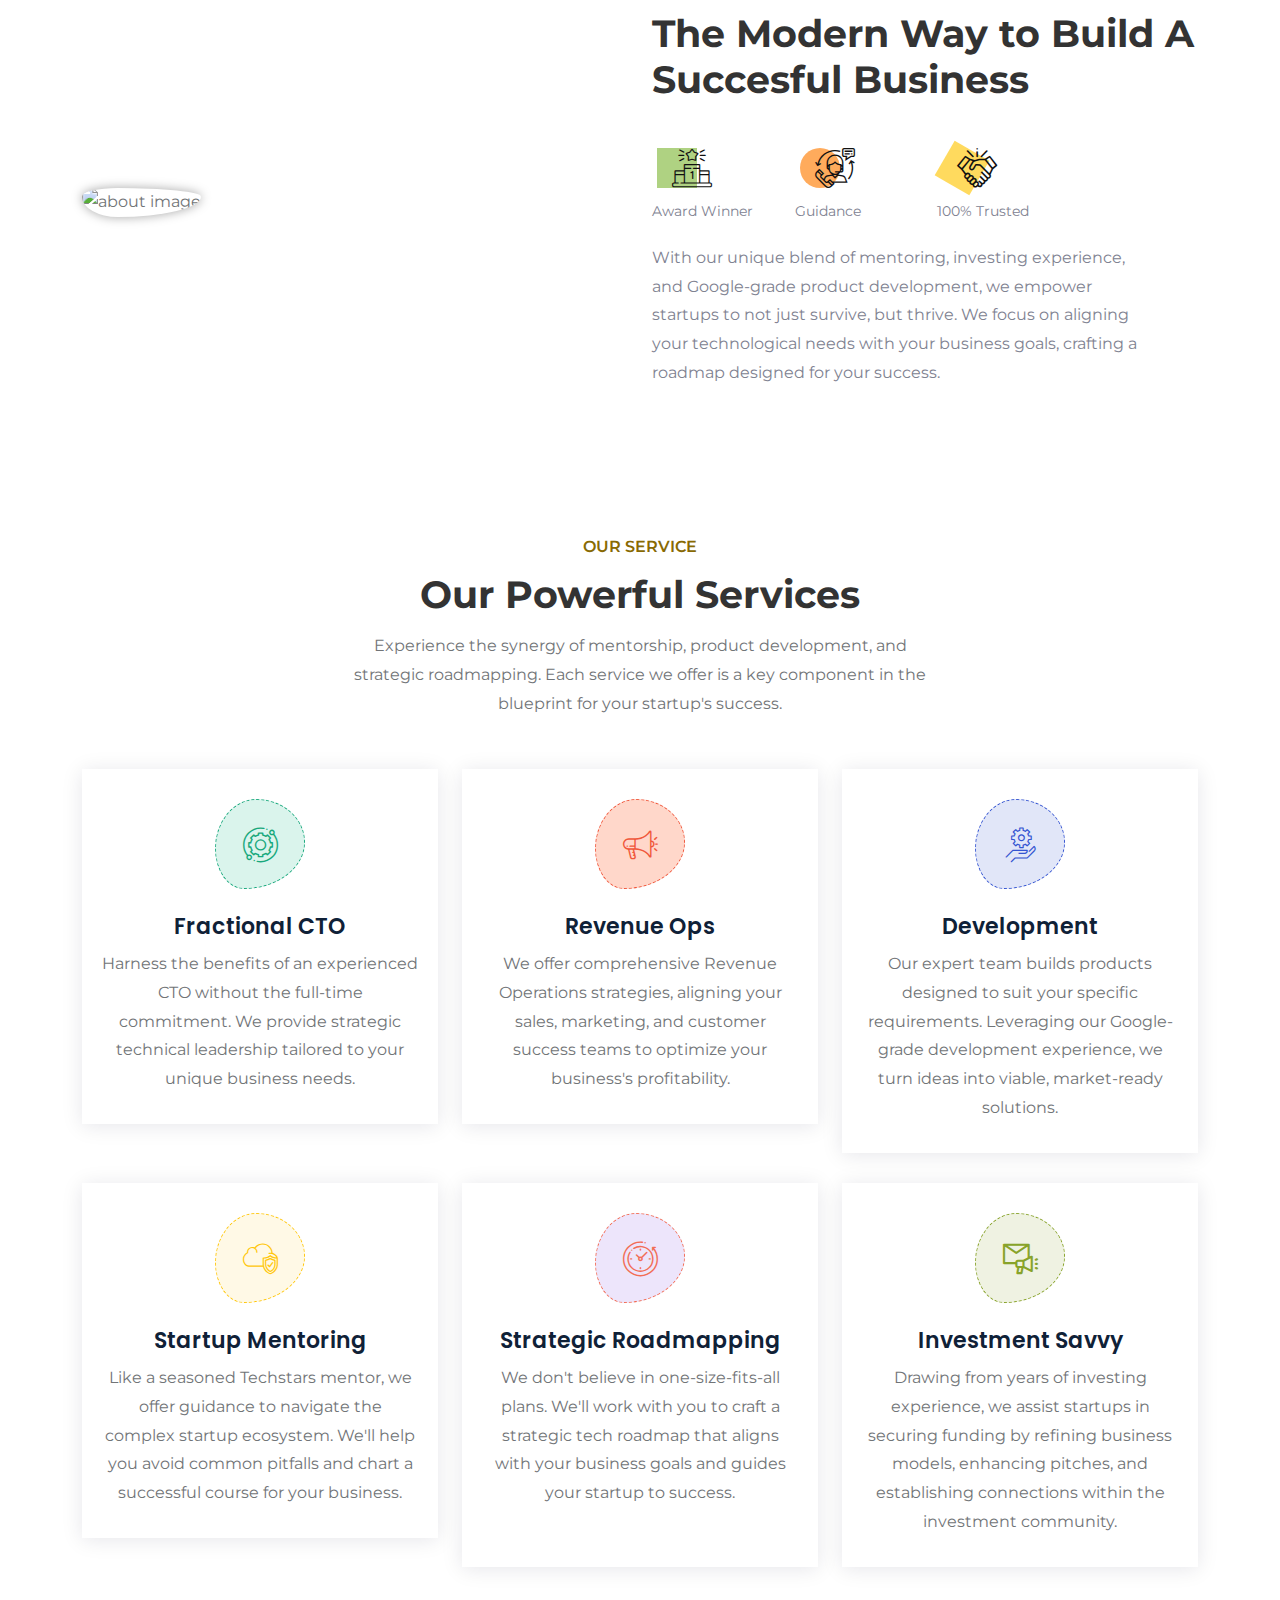
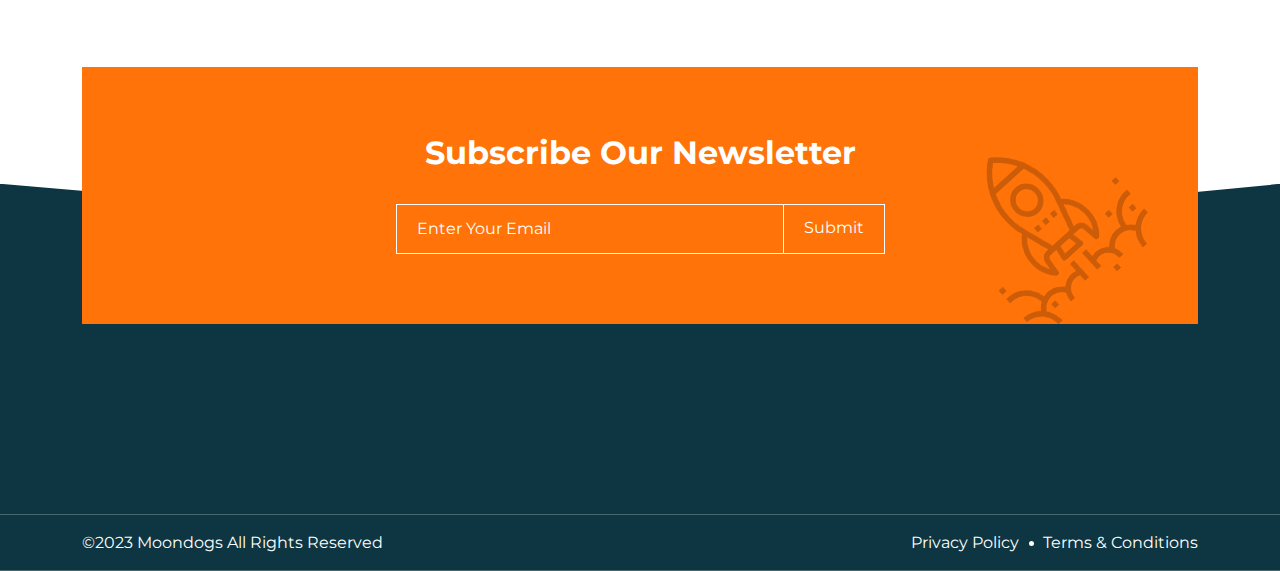
==== commit 225ae0d1: "Add newsletter form code" ====
--- a/index.html
+++ b/index.html
@@ -387,7 +387,7 @@
         <!-- Feature Section End -->
 
 
-        <!-- Newsletter Section Start -->
+        <!-- Newsletter Section Start
         <div class="newsletter-section">
             <div class="container">
                 <div class="newsletter-area">
@@ -409,8 +409,28 @@
         </div>
         <!-- Newsletter Section End -->
 
-        <!-- Newsletter Script Start -->
-        <script>
+        <!-- Newsletter v2 form-->
+            <div class="newsletter-section">
+                <div class="container">
+                    <div class="newsletter-area">
+                        <h2>Subscribe Our Newsletter</h2>
+                        <div class="col-lg-6 offset-lg-3 p-0">
+                        <form id="emailForm" class="newsletter-form2">
+                            <input type="email" id="email" name="email" class="form-control" placeholder="Enter Your Email" required>
+                            <button type="submit" class="default-btn electronics-btn">Submit</button>
+                        </form>
+                    </div>
+                    <img src="assets/img/shapes/2.png" class="subscribe-shape" alt="shape">
+                    <div id="successMessage" style="display:none; color:green;">
+                        Thank you! Your email has been submitted successfully.
+                    </div>
+                </div>
+            </div>
+            </div>
+            
+
+            
+            <script>
             document.getElementById('emailForm').addEventListener('submit', function(event) {
                 event.preventDefault();
                 
@@ -422,14 +442,20 @@
                 })
                 .then(response => response.text())
                 .then(data => {
-                    console.log('Success:', data);
+                    if (data === "Success") {
+                        document.getElementById('successMessage').style.display = 'block';
+                        document.getElementById('emailForm').reset();
+                    } else {
+                        alert('An error occurred. Please try again.');
+                    }
                 })
                 .catch((error) => {
                     console.error('Error:', error);
+                    alert('An error occurred. Please try again.');
                 });
             });
             </script>
-            <!-- Newsletter Script Ends -->
+        <!-- Newsletter V2 ends-->
 
 
 
--- a/assets/css/style.css
+++ b/assets/css/style.css
@@ -1661,6 +1661,56 @@
   line-height: 1;
 }
 
+
+.newsletter-section .newsletter-area .newsletter-form2 {
+  position: relative;
+}
+
+.newsletter-section .newsletter-area .newsletter-form2 .form-control {
+  border: 1px solid #FFFFFF;
+  padding: 20px 0 20px 20px;
+  height: 50px;
+  background: #ff7309 !important;
+  color: #FFFFFF;
+  border-radius: 0;
+}
+
+.newsletter-section .newsletter-area .newsletter-form2 ::-webkit-input-placeholder {
+  color: #FFFFFF;
+}
+
+.newsletter-section .newsletter-area .newsletter-form2 :-ms-input-placeholder {
+  color: #FFFFFF;
+}
+
+.newsletter-section .newsletter-area .newsletter-form2 ::-ms-input-placeholder {
+  color: #FFFFFF;
+}
+
+.newsletter-section .newsletter-area .newsletter-form2 ::placeholder {
+  color: #FFFFFF;
+}
+
+.newsletter-section .newsletter-area .newsletter-form2 .default-btn {
+  position: absolute;
+  font-size: 16px;
+  color: #FFFFFF;
+  height: 50px;
+  padding: 0 20px;
+  top: 0px;
+  right: -1px;
+  -webkit-transition: .5s;
+  transition: .5s;
+  border-left: 1px solid;
+  background: #ff7309;
+  border: 1px solid;
+}
+
+.newsletter-section .newsletter-area .newsletter-form2 .default-btn:hover {
+  color: #FFFFFF;
+  background: #000;
+}
+
 .newsletter-section .newsletter-area .newsletter-form {
   position: relative;
 }
